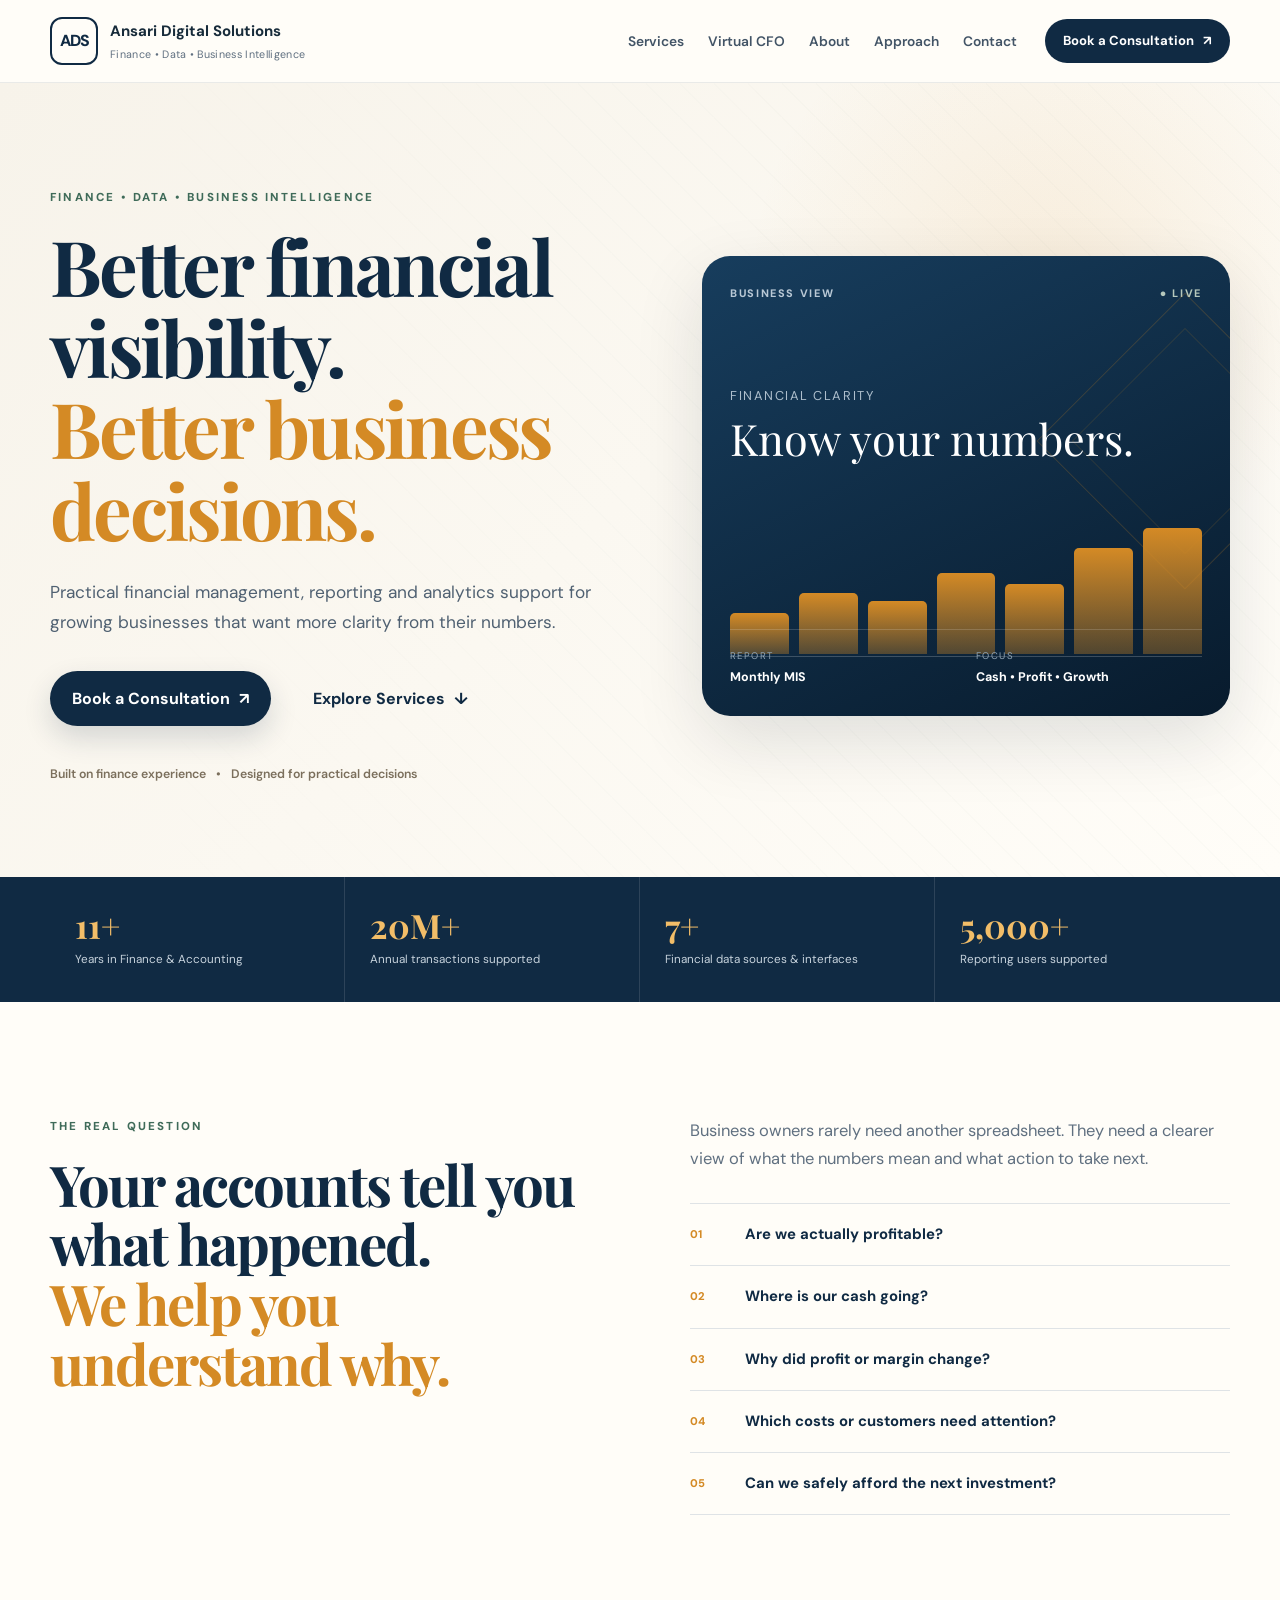
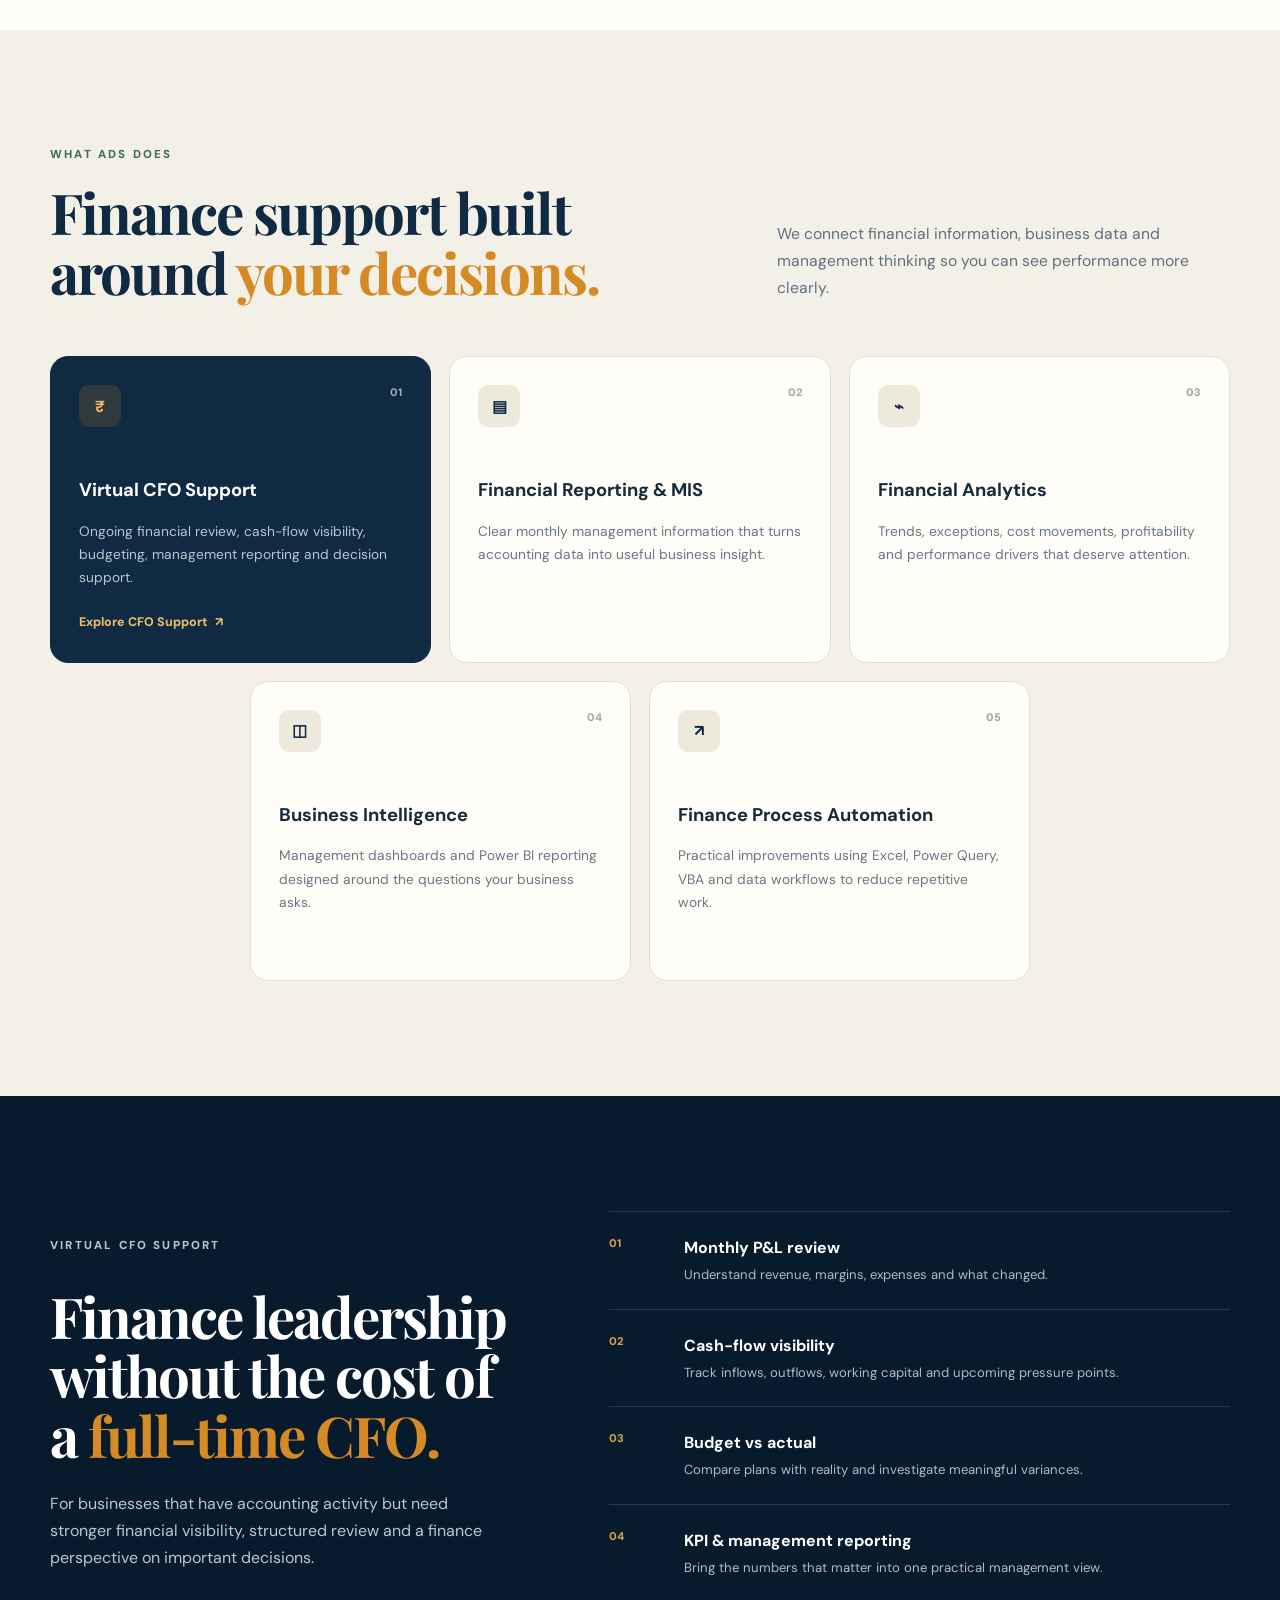
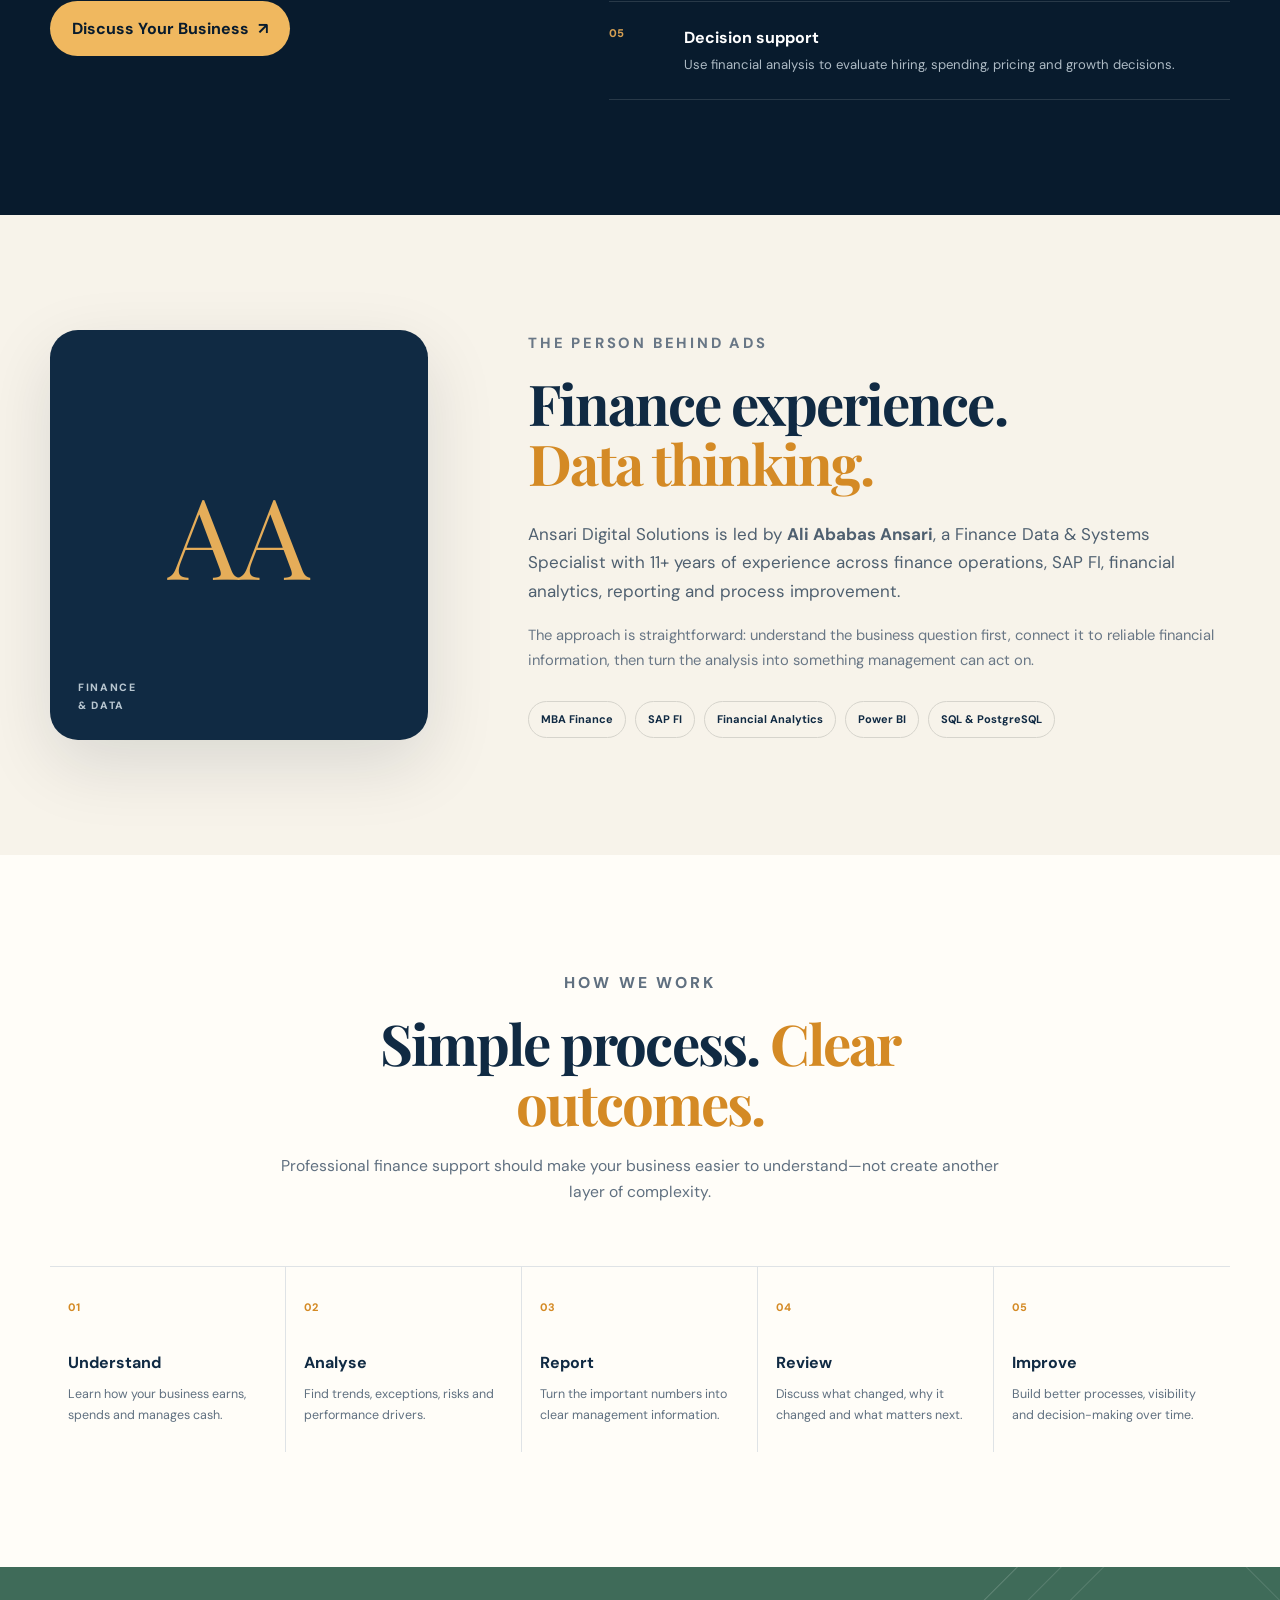
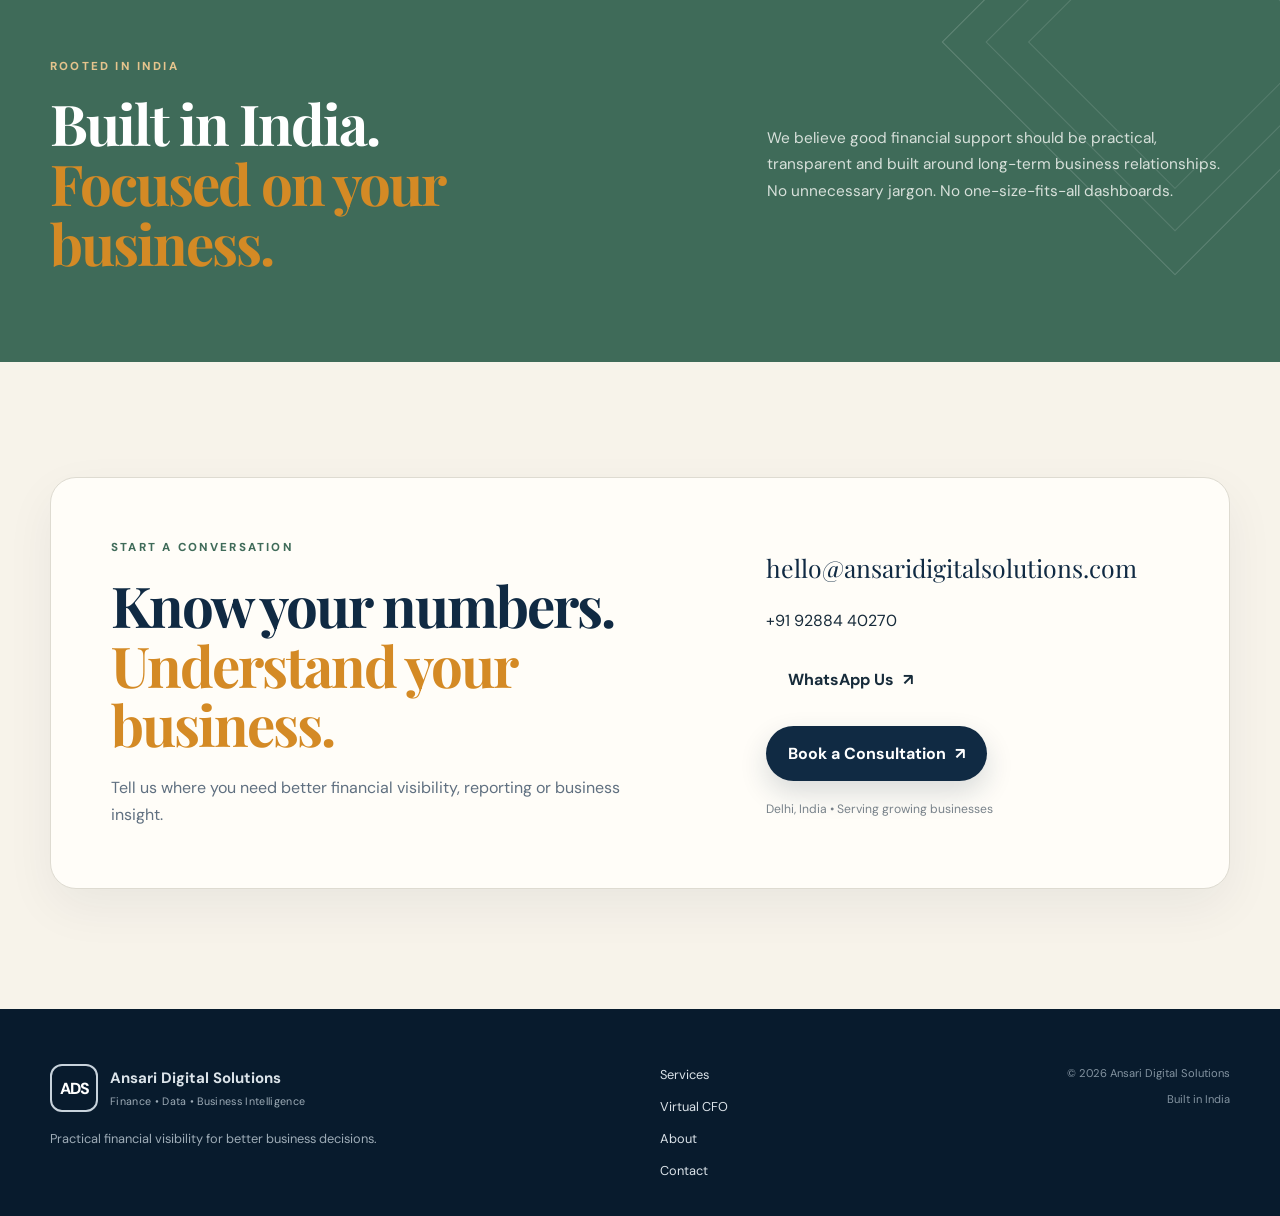
==== index.html @ e4cc28fd "Improve homepage structured data and HTML source" ====
<!DOCTYPE html>
<html lang="en">
<head>
    <meta charset="UTF-8">
    <meta name="viewport" content="width=device-width, initial-scale=1.0">
    <meta name="theme-color" content="#102a43">
    <title>Ansari Digital Solutions | Finance, Data & Business Intelligence</title>
    <meta name="description" content="Ansari Digital Solutions provides practical Virtual CFO support, financial reporting, analytics and business intelligence for growing businesses.">
    <link rel="canonical" href="https://www.ansaridigitalsolutions.com/">
    <link rel="icon" href="/favicon.svg" type="image/svg+xml">
    <meta property="og:type" content="website">
    <meta property="og:url" content="https://www.ansaridigitalsolutions.com/">
    <meta property="og:title" content="Ansari Digital Solutions | Finance, Data & Business Intelligence">
    <meta property="og:description" content="Practical Virtual CFO support, financial reporting, analytics and business intelligence for growing businesses.">
    <meta property="og:site_name" content="Ansari Digital Solutions">
    <meta name="twitter:card" content="summary">
    <meta name="twitter:title" content="Ansari Digital Solutions | Finance, Data & Business Intelligence">
    <meta name="twitter:description" content="Practical Virtual CFO support, financial reporting, analytics and business intelligence for growing businesses.">
    <script async src="https://www.googletagmanager.com/gtag/js?id=G-NCTJ4J617J"></script>
    <script>
        window.dataLayer = window.dataLayer || [];
        function gtag(){dataLayer.push(arguments);}
        gtag('js', new Date());
        gtag('config', 'G-NCTJ4J617J');
    </script>
    <link rel="preconnect" href="https://fonts.googleapis.com">
    <link rel="preconnect" href="https://fonts.gstatic.com" crossorigin>
    <link href="https://fonts.googleapis.com/css2?family=DM+Sans:wght@400;500;600;700&family=Playfair+Display:wght@600;700&display=swap" rel="stylesheet">
    <link rel="stylesheet" href="style.css">
    <script type="application/ld+json">
    {
      "@context": "https://schema.org",
      "@type": "Organization",
      "name": "Ansari Digital Solutions",
      "url": "https://www.ansaridigitalsolutions.com/",
      "email": "hello@ansaridigitalsolutions.com",
      "telephone": "+91 92884 40270",
      "description": "Finance, data and business intelligence support for growing businesses.",
      "areaServed": {
        "@type": "Country",
        "name": "India"
      },
      "logo": "https://www.ansaridigitalsolutions.com/favicon.svg",
      "founder": {
        "@type": "Person",
        "name": "Ali Ababas Ansari"
      },
      "contactPoint": {
        "@type": "ContactPoint",
        "contactType": "customer service",
        "telephone": "+91 92884 40270",
        "email": "hello@ansaridigitalsolutions.com",
        "areaServed": "IN",
        "availableLanguage": ["English", "Hindi"]
      }
    }
    </script>

</head>
<body>
    <header class="site-header">
        <nav class="navbar container" aria-label="Primary navigation">
            <a class="brand" href="#home" aria-label="Ansari Digital Solutions home">
                <span class="brand-mark">ADS</span>
                <span class="brand-copy">
                    <strong>Ansari Digital Solutions</strong>
                    <small>Finance • Data • Business Intelligence</small>
                </span>
            </a>

            <button class="menu-toggle" type="button" aria-expanded="false" aria-controls="primary-menu" aria-label="Open navigation">
                <span></span><span></span><span></span>
            </button>

            <div class="nav-wrap" id="primary-menu">
                <ul class="nav-links">
                    <li><a href="#services">Services</a></li>
                    <li><a href="#virtual-cfo">Virtual CFO</a></li>
                    <li><a href="#about">About</a></li>
                    <li><a href="#approach">Approach</a></li>
                    <li><a href="#contact">Contact</a></li>
                </ul>
                <a href="#contact" class="nav-button">Book a Consultation <span>↗</span></a>
            </div>
        </nav>
    </header>

    <main>
        <section class="hero" id="home">
            <div class="container hero-grid">
                <div class="hero-copy">
                    <p class="eyebrow">FINANCE • DATA • BUSINESS INTELLIGENCE</p>
                    <h1>Better financial visibility.<br><em>Better business decisions.</em></h1>
                    <p class="hero-lead">Practical financial management, reporting and analytics support for growing businesses that want more clarity from their numbers.</p>
                    <div class="hero-actions">
                        <a class="button button-primary" href="#contact">Book a Consultation <span>↗</span></a>
                        <a class="button button-text" href="#services">Explore Services <span>↓</span></a>
                    </div>
                    <div class="trust-line">
                        <span>Built on finance experience</span>
                        <span>•</span>
                        <span>Designed for practical decisions</span>
                    </div>
                </div>

                <div class="hero-panel" aria-label="Financial visibility illustration">
                    <div class="panel-top">
                        <span>BUSINESS VIEW</span>
                        <span class="status-dot">● LIVE</span>
                    </div>
                    <div class="panel-main">
                        <p class="panel-label">Financial clarity</p>
                        <div class="panel-value">Know your numbers.</div>
                        <div class="chart" aria-hidden="true">
                            <span style="height:28%"></span>
                            <span style="height:42%"></span>
                            <span style="height:36%"></span>
                            <span style="height:55%"></span>
                            <span style="height:48%"></span>
                            <span style="height:72%"></span>
                            <span style="height:86%"></span>
                        </div>
                    </div>
                    <div class="panel-bottom">
                        <div><small>REPORT</small><strong>Monthly MIS</strong></div>
                        <div><small>FOCUS</small><strong>Cash • Profit • Growth</strong></div>
                    </div>
                    <div class="indian-detail" aria-hidden="true"></div>
                </div>
            </div>
        </section>

        <section class="numbers-strip" aria-label="Experience highlights">
            <div class="container numbers-grid">
                <div><strong>11+</strong><span>Years in Finance & Accounting</span></div>
                <div><strong>20M+</strong><span>Annual transactions supported</span></div>
                <div><strong>7+</strong><span>Financial data sources & interfaces</span></div>
                <div><strong>5,000+</strong><span>Reporting users supported</span></div>
            </div>
        </section>

        <section class="section problem-section">
            <div class="container two-column">
                <div>
                    <p class="eyebrow">THE REAL QUESTION</p>
                    <h2>Your accounts tell you what happened.<br><em>We help you understand why.</em></h2>
                </div>
                <div class="problem-copy">
                    <p>Business owners rarely need another spreadsheet. They need a clearer view of what the numbers mean and what action to take next.</p>
                    <div class="question-list">
                        <div><span>01</span><strong>Are we actually profitable?</strong></div>
                        <div><span>02</span><strong>Where is our cash going?</strong></div>
                        <div><span>03</span><strong>Why did profit or margin change?</strong></div>
                        <div><span>04</span><strong>Which costs or customers need attention?</strong></div>
                        <div><span>05</span><strong>Can we safely afford the next investment?</strong></div>
                    </div>
                </div>
            </div>
        </section>

        <section class="section services-section" id="services">
            <div class="container">
                <div class="section-heading">
                    <div>
                        <p class="eyebrow">WHAT ADS DOES</p>
                        <h2>Finance support built around <em>your decisions.</em></h2>
                    </div>
                    <p>We connect financial information, business data and management thinking so you can see performance more clearly.</p>
                </div>

                <div class="services-grid">
                    <article class="service-card featured">
                        <span class="service-number">01</span>
                        <div class="service-icon">₹</div>
                        <h3>Virtual CFO Support</h3>
                        <p>Ongoing financial review, cash-flow visibility, budgeting, management reporting and decision support.</p>
                        <a href="#virtual-cfo">Explore CFO Support <span>↗</span></a>
                    </article>
                    <article class="service-card">
                        <span class="service-number">02</span>
                        <div class="service-icon">▤</div>
                        <h3>Financial Reporting & MIS</h3>
                        <p>Clear monthly management information that turns accounting data into useful business insight.</p>
                    </article>
                    <article class="service-card">
                        <span class="service-number">03</span>
                        <div class="service-icon">⌁</div>
                        <h3>Financial Analytics</h3>
                        <p>Trends, exceptions, cost movements, profitability and performance drivers that deserve attention.</p>
                    </article>
                    <article class="service-card">
                        <span class="service-number">04</span>
                        <div class="service-icon">◫</div>
                        <h3>Business Intelligence</h3>
                        <p>Management dashboards and Power BI reporting designed around the questions your business asks.</p>
                    </article>
                    <article class="service-card">
                        <span class="service-number">05</span>
                        <div class="service-icon">↗</div>
                        <h3>Finance Process Automation</h3>
                        <p>Practical improvements using Excel, Power Query, VBA and data workflows to reduce repetitive work.</p>
                    </article>
                </div>
            </div>
        </section>

        <section class="section cfo-section" id="virtual-cfo">
            <div class="container cfo-grid">
                <div class="cfo-intro">
                    <p class="eyebrow">VIRTUAL CFO SUPPORT</p>
                    <h2>Finance leadership without the cost of a <em>full-time CFO.</em></h2>
                    <p>For businesses that have accounting activity but need stronger financial visibility, structured review and a finance perspective on important decisions.</p>
                    <a class="button button-primary" href="#contact">Discuss Your Business <span>↗</span></a>
                </div>
                <div class="cfo-list">
                    <div><span>01</span><div><h3>Monthly P&L review</h3><p>Understand revenue, margins, expenses and what changed.</p></div></div>
                    <div><span>02</span><div><h3>Cash-flow visibility</h3><p>Track inflows, outflows, working capital and upcoming pressure points.</p></div></div>
                    <div><span>03</span><div><h3>Budget vs actual</h3><p>Compare plans with reality and investigate meaningful variances.</p></div></div>
                    <div><span>04</span><div><h3>KPI & management reporting</h3><p>Bring the numbers that matter into one practical management view.</p></div></div>
                    <div><span>05</span><div><h3>Decision support</h3><p>Use financial analysis to evaluate hiring, spending, pricing and growth decisions.</p></div></div>
                </div>
            </div>
        </section>

        <section class="section about-section" id="about">
            <div class="container about-grid">
                <div class="about-portrait">
                    <div class="portrait-mark">AA</div>
                    <span>FINANCE<br>& DATA</span>
                </div>
                <div class="about-copy">
                    <p class="eyebrow">THE PERSON BEHIND ADS</p>
                    <h2>Finance experience.<br><em>Data thinking.</em></h2>
                    <p class="lead">Ansari Digital Solutions is led by <strong>Ali Ababas Ansari</strong>, a Finance Data & Systems Specialist with 11+ years of experience across finance operations, SAP FI, financial analytics, reporting and process improvement.</p>
                    <p>The approach is straightforward: understand the business question first, connect it to reliable financial information, then turn the analysis into something management can act on.</p>
                    <div class="credentials">
                        <span>MBA Finance</span>
                        <span>SAP FI</span>
                        <span>Financial Analytics</span>
                        <span>Power BI</span>
                        <span>SQL & PostgreSQL</span>
                    </div>
                </div>
            </div>
        </section>

        <section class="section approach-section" id="approach">
            <div class="container">
                <div class="section-heading centered">
                    <p class="eyebrow">HOW WE WORK</p>
                    <h2>Simple process. <em>Clear outcomes.</em></h2>
                    <p>Professional finance support should make your business easier to understand—not create another layer of complexity.</p>
                </div>
                <div class="approach-grid">
                    <div><span>01</span><h3>Understand</h3><p>Learn how your business earns, spends and manages cash.</p></div>
                    <div><span>02</span><h3>Analyse</h3><p>Find trends, exceptions, risks and performance drivers.</p></div>
                    <div><span>03</span><h3>Report</h3><p>Turn the important numbers into clear management information.</p></div>
                    <div><span>04</span><h3>Review</h3><p>Discuss what changed, why it changed and what matters next.</p></div>
                    <div><span>05</span><h3>Improve</h3><p>Build better processes, visibility and decision-making over time.</p></div>
                </div>
            </div>
        </section>

        <section class="india-section">
            <div class="container india-inner">
                <div>
                    <p class="eyebrow">ROOTED IN INDIA</p>
                    <h2>Built in India.<br><em>Focused on your business.</em></h2>
                </div>
                <p>We believe good financial support should be practical, transparent and built around long-term business relationships. No unnecessary jargon. No one-size-fits-all dashboards.</p>
            </div>
            <div class="pattern" aria-hidden="true"></div>
        </section>

        <section class="section contact-section" id="contact">
            <div class="container contact-card">
                <div>
                    <p class="eyebrow">START A CONVERSATION</p>
                    <h2>Know your numbers.<br><em>Understand your business.</em></h2>
                    <p>Tell us where you need better financial visibility, reporting or business insight.</p>
                </div>
                <div class="contact-details">
                    <a class="contact-email" href="mailto:hello@ansaridigitalsolutions.com">hello@ansaridigitalsolutions.com</a>
                    <a class="contact-phone" href="tel:+919288440270">+91 92884 40270</a>
                    <a class="button whatsapp-button" href="https://wa.me/919288440270?text=Hello%20Ansari%20Digital%20Solutions%2C%20I%20would%20like%20to%20discuss%20your%20finance%20and%20business%20intelligence%20services." target="_blank" rel="noopener noreferrer">WhatsApp Us <span>↗</span></a>
                    <a class="button button-primary" href="mailto:hello@ansaridigitalsolutions.com?subject=Business%20Finance%20Consultation">Book a Consultation <span>↗</span></a>
                    <p>Delhi, India • Serving growing businesses</p>
                </div>
            </div>
        </section>
    </main>

    <footer class="site-footer">
        <div class="container footer-grid">
            <div>
                <a class="brand footer-brand" href="#home">
                    <span class="brand-mark">ADS</span>
                    <span class="brand-copy"><strong>Ansari Digital Solutions</strong><small>Finance • Data • Business Intelligence</small></span>
                </a>
                <p>Practical financial visibility for better business decisions.</p>
            </div>
            <div class="footer-links">
                <a href="#services">Services</a>
                <a href="#virtual-cfo">Virtual CFO</a>
                <a href="#about">About</a>
                <a href="#contact">Contact</a>
            </div>
            <div class="footer-note">
                <span>© 2026 Ansari Digital Solutions</span>
                <span>Built in India</span>
            </div>
        </div>
    </footer>

    <script src="script.js"></script>
</body>
</html>
---- style.css ----
:root {
    --navy: #102a43;
    --navy-deep: #081b2d;
    --ink: #172b3a;
    --muted: #607080;
    --cream: #f7f3ea;
    --paper: #fffdf8;
    --line: #dfe3e6;
    --saffron: #d48a25;
    --green: #3f6b59;
    --white: #ffffff;
    --shadow: 0 24px 70px rgba(8, 27, 45, 0.12);
    --radius: 18px;
    --max: 1180px;
}

* { margin: 0; padding: 0; box-sizing: border-box; }
html { scroll-behavior: smooth; }
body {
    font-family: "DM Sans", Arial, sans-serif;
    color: var(--ink);
    background: var(--paper);
    line-height: 1.7;
}
body.menu-open { overflow: hidden; }
a { color: inherit; text-decoration: none; }
button { font: inherit; }
.container { width: min(var(--max), calc(100% - 48px)); margin-inline: auto; }

.site-header {
    position: sticky;
    top: 0;
    z-index: 1000;
    background: rgba(255, 253, 248, 0.94);
    backdrop-filter: blur(16px);
    border-bottom: 1px solid rgba(16, 42, 67, 0.09);
}
.navbar {
    min-height: 82px;
    display: flex;
    align-items: center;
    justify-content: space-between;
    gap: 28px;
}
.brand { display: inline-flex; align-items: center; gap: 12px; min-width: 0; }
.brand-mark {
    display: grid;
    place-items: center;
    width: 48px;
    height: 48px;
    border: 2px solid var(--navy);
    border-radius: 12px;
    color: var(--navy);
    font-weight: 800;
    letter-spacing: -1px;
}
.brand-copy { display: flex; flex-direction: column; min-width: 0; }
.brand-copy strong { font-size: .94rem; white-space: nowrap; }
.brand-copy small { color: var(--muted); font-size: .67rem; letter-spacing: .03em; white-space: nowrap; }

.nav-wrap { display: flex; align-items: center; gap: 28px; }
.nav-links { display: flex; list-style: none; gap: 24px; }
.nav-links a { color: #425466; font-size: .86rem; font-weight: 600; transition: color .2s ease; }
.nav-links a:hover { color: var(--navy); }
.nav-button, .button {
    display: inline-flex;
    align-items: center;
    justify-content: center;
    gap: 9px;
    border-radius: 999px;
    font-weight: 700;
    transition: transform .2s ease, box-shadow .2s ease, background .2s ease;
}
.nav-button { padding: 11px 18px; background: var(--navy); color: var(--white); font-size: .82rem; }
.nav-button:hover, .button:hover { transform: translateY(-2px); }
.menu-toggle { display: none; border: 0; background: transparent; cursor: pointer; }
.menu-toggle span { display: block; width: 25px; height: 2px; margin: 5px; background: var(--navy); }

.hero {
    position: relative;
    overflow: hidden;
    padding: 105px 0 92px;
    background:
        radial-gradient(circle at 82% 25%, rgba(212, 138, 37, .11), transparent 25%),
        linear-gradient(135deg, var(--cream), var(--paper));
}
.hero::before {
    content: "";
    position: absolute;
    inset: 0;
    opacity: .28;
    background-image: linear-gradient(45deg, transparent 48%, rgba(63,107,89,.12) 49%, transparent 51%);
    background-size: 34px 34px;
    mask-image: linear-gradient(to right, transparent, black 65%);
}
.hero-grid { position: relative; display: grid; grid-template-columns: 1.04fr .96fr; align-items: center; gap: 80px; }
.eyebrow {
    margin-bottom: 17px;
    color: var(--green);
    font-size: .72rem;
    font-weight: 800;
    letter-spacing: .19em;
}
.hero h1, h2 {
    font-family: "Playfair Display", Georgia, serif;
    font-weight: 700;
    letter-spacing: -.035em;
    line-height: 1.06;
}
.hero h1 { max-width: 760px; font-size: clamp(3.3rem, 6vw, 5.9rem); color: var(--navy); }
h2 { font-size: clamp(2.3rem, 4.4vw, 4.2rem); color: var(--navy); }
em { color: var(--saffron); font-style: normal; }
.hero-lead { max-width: 660px; margin: 28px 0 34px; color: #506172; font-size: 1.08rem; }
.hero-actions { display: flex; align-items: center; gap: 20px; flex-wrap: wrap; }
.button { padding: 14px 22px; }
.button-primary { background: var(--navy); color: var(--white); box-shadow: 0 12px 28px rgba(16,42,67,.16); }
.button-text { color: var(--navy); }
.trust-line { display: flex; flex-wrap: wrap; gap: 10px; margin-top: 38px; color: #7b6f5c; font-size: .77rem; font-weight: 600; }

.hero-panel {
    position: relative;
    min-height: 460px;
    padding: 28px;
    overflow: hidden;
    border-radius: 28px;
    color: var(--white);
    background: linear-gradient(155deg, #173d5d, #081b2d);
    box-shadow: var(--shadow);
}
.panel-top { display: flex; justify-content: space-between; color: #b9c8d5; font-size: .68rem; font-weight: 800; letter-spacing: .15em; }
.status-dot { color: #b6c8bc; }
.panel-main { position: relative; z-index: 2; padding-top: 82px; }
.panel-label { color: #aebfcd; font-size: .8rem; text-transform: uppercase; letter-spacing: .12em; }
.panel-value { margin-top: 8px; font-family: "Playfair Display", Georgia, serif; font-size: 2.7rem; line-height: 1.1; }
.chart { display: flex; align-items: end; gap: 10px; height: 150px; margin-top: 45px; padding-bottom: 2px; border-bottom: 1px solid rgba(255,255,255,.2); }
.chart span { flex: 1; border-radius: 5px 5px 0 0; background: linear-gradient(to top, rgba(212,138,37,.35), #d48a25); }
.panel-bottom { position: absolute; z-index: 2; right: 28px; bottom: 28px; left: 28px; display: grid; grid-template-columns: 1fr 1fr; gap: 20px; padding-top: 18px; border-top: 1px solid rgba(255,255,255,.16); }
.panel-bottom div { display: flex; flex-direction: column; }
.panel-bottom small { color: #91a6b7; font-size: .6rem; letter-spacing: .15em; }
.panel-bottom strong { margin-top: 3px; font-size: .78rem; }
.indian-detail { position: absolute; width: 210px; height: 210px; right: -60px; top: 80px; border: 1px solid rgba(212,138,37,.3); transform: rotate(45deg); opacity: .7; }
.indian-detail::after { content: ""; position: absolute; inset: 24px; border: 1px solid rgba(212,138,37,.2); }

.numbers-strip { background: var(--navy); color: var(--white); }
.numbers-grid { display: grid; grid-template-columns: repeat(4, 1fr); }
.numbers-grid div { min-height: 125px; display: flex; flex-direction: column; justify-content: center; padding: 20px 25px; border-right: 1px solid rgba(255,255,255,.12); }
.numbers-grid div:last-child { border-right: 0; }
.numbers-grid strong { font-family: "Playfair Display", Georgia, serif; font-size: 2.1rem; color: #f2bd68; line-height: 1; }
.numbers-grid span { margin-top: 7px; color: #c6d2dc; font-size: .73rem; }

.section { padding: 115px 0; }
.two-column { display: grid; grid-template-columns: 1fr 1fr; gap: 100px; }
.problem-section { background: var(--paper); }
.problem-copy > p { max-width: 550px; margin-bottom: 30px; color: var(--muted); font-size: 1.03rem; }
.question-list { border-top: 1px solid var(--line); }
.question-list div { display: grid; grid-template-columns: 55px 1fr; align-items: center; padding: 18px 0; border-bottom: 1px solid var(--line); }
.question-list span { color: var(--saffron); font-size: .7rem; font-weight: 800; }
.question-list strong { color: var(--navy); font-size: .93rem; }

.services-section { background: #f3f0e8; }
.section-heading { display: grid; grid-template-columns: 1fr .7fr; gap: 80px; align-items: end; margin-bottom: 55px; }
.section-heading > p { color: var(--muted); font-size: .98rem; }
.services-grid { display: grid; grid-template-columns: repeat(6, 1fr); gap: 18px; }
.service-card { grid-column: span 2; position: relative; min-height: 300px; padding: 28px; background: var(--paper); border: 1px solid #e2dfd6; border-radius: var(--radius); transition: transform .25s ease, box-shadow .25s ease; }
.service-card:nth-child(4) { grid-column: 2 / span 2; }
.service-card:hover { transform: translateY(-6px); box-shadow: 0 20px 45px rgba(16,42,67,.09); }
.service-card.featured { background: var(--navy); color: var(--white); border-color: var(--navy); }
.service-number { position: absolute; top: 26px; right: 28px; color: #9ba5ab; font-size: .68rem; font-weight: 800; }
.featured .service-number { color: #9eafbc; }
.service-icon { width: 42px; height: 42px; display: grid; place-items: center; margin-bottom: 48px; border-radius: 10px; background: #eee9dd; color: var(--navy); font-weight: 800; }
.featured .service-icon { background: rgba(212,138,37,.16); color: #efbb69; }
.service-card h3 { margin-bottom: 13px; color: inherit; font-size: 1.15rem; }
.service-card p { color: #687786; font-size: .86rem; }
.featured p { color: #b9c7d2; }
.service-card a { display: inline-flex; gap: 7px; margin-top: 22px; color: #efbb69; font-size: .78rem; font-weight: 800; }

.cfo-section { background: var(--navy-deep); color: var(--white); }
.cfo-grid { display: grid; grid-template-columns: .85fr 1.15fr; gap: 100px; }
.cfo-intro h2 { color: var(--white); }
.cfo-intro > p { max-width: 510px; margin: 25px 0 30px; color: #bac7d1; }
.cfo-intro .button-primary { background: #f0b85f; color: var(--navy-deep); box-shadow: none; }
.cfo-list > div { display: grid; grid-template-columns: 55px 1fr; gap: 20px; padding: 22px 0; border-bottom: 1px solid rgba(255,255,255,.13); }
.cfo-list > div:first-child { border-top: 1px solid rgba(255,255,255,.13); }
.cfo-list > div > span { color: #d7a052; font-size: .7rem; font-weight: 800; }
.cfo-list h3 { font-size: 1rem; }
.cfo-list p { margin-top: 3px; color: #aebbc5; font-size: .82rem; }

.about-section { background: var(--cream); }
.about-grid { display: grid; grid-template-columns: .7fr 1.3fr; gap: 100px; align-items: center; }
.about-portrait { position: relative; min-height: 410px; display: grid; place-items: center; overflow: hidden; border-radius: 28px; background: var(--navy); box-shadow: var(--shadow); }
.portrait-mark { font-family: "Playfair Display", Georgia, serif; font-size: 7rem; color: #e5ad59; }
.about-portrait > span { position: absolute; left: 28px; bottom: 25px; color: #b8c6d0; font-size: .66rem; font-weight: 800; letter-spacing: .16em; }
.about-copy .lead { margin: 27px 0 17px; color: #4f6070; font-size: 1.06rem; }
.about-copy > p:not(.lead) { max-width: 720px; color: #697786; font-size: .92rem; }
.credentials { display: flex; flex-wrap: wrap; gap: 9px; margin-top: 28px; }
.credentials span { padding: 8px 12px; border: 1px solid #d6d4cc; border-radius: 999px; color: var(--navy); font-size: .69rem; font-weight: 700; }

.approach-section { background: var(--paper); }
.centered { display: block; max-width: 720px; margin-inline: auto; text-align: center; }
.centered > p:last-child { margin: 20px auto 0; color: var(--muted); }
.approach-grid { display: grid; grid-template-columns: repeat(5, 1fr); margin-top: 60px; border-top: 1px solid var(--line); }
.approach-grid div { padding: 25px 18px; border-right: 1px solid var(--line); }
.approach-grid div:last-child { border-right: 0; }
.approach-grid span { color: var(--saffron); font-size: .68rem; font-weight: 800; }
.approach-grid h3 { margin: 30px 0 8px; color: var(--navy); font-size: 1rem; }
.approach-grid p { color: var(--muted); font-size: .78rem; }

.india-section { position: relative; overflow: hidden; padding: 90px 0; color: var(--white); background: var(--green); }
.india-inner { position: relative; z-index: 2; display: grid; grid-template-columns: 1fr .75fr; gap: 100px; align-items: center; }
.india-section h2 { color: var(--white); }
.india-section .eyebrow { color: #e5c48d; }
.india-inner > p { color: #d7e0da; font-size: .96rem; }
.pattern { position: absolute; right: -60px; top: -90px; width: 330px; height: 330px; border: 1px solid rgba(255,255,255,.18); transform: rotate(45deg); }
.pattern::before, .pattern::after { content: ""; position: absolute; inset: 30px; border: 1px solid rgba(255,255,255,.13); }
.pattern::after { inset: 60px; }

.contact-section { padding-bottom: 120px; background: var(--cream); }
.contact-card { display: grid; grid-template-columns: 1fr .7fr; gap: 80px; padding: 60px; border: 1px solid #dedbd1; border-radius: 26px; background: var(--paper); box-shadow: 0 18px 50px rgba(16,42,67,.06); }
.contact-card > div:first-child > p:last-child { max-width: 560px; margin-top: 20px; color: var(--muted); }
.contact-details { display: flex; flex-direction: column; justify-content: center; align-items: flex-start; gap: 18px; }
.contact-email { color: var(--navy); font-family: "Playfair Display", Georgia, serif; font-size: 1.55rem; word-break: break-word; }
.contact-details > p { color: #78828a; font-size: .76rem; }

.site-footer { padding: 55px 0 35px; background: var(--navy-deep); color: #dbe3e9; }
.footer-grid { display: grid; grid-template-columns: 1.4fr .6fr .7fr; gap: 50px; }
.footer-brand .brand-mark { border-color: #c8d3dc; color: #fff; }
.footer-brand .brand-copy small { color: #9eacb7; }
.footer-grid > div:first-child > p { max-width: 330px; margin-top: 16px; color: #9eacb7; font-size: .8rem; }
.footer-links { display: grid; align-content: start; gap: 10px; font-size: .8rem; }
.footer-links a:hover { color: #f0b85f; }
.footer-note { display: grid; align-content: start; gap: 7px; color: #8393a0; font-size: .7rem; text-align: right; }

@media (max-width: 1000px) {
    .hero-grid, .two-column, .cfo-grid, .about-grid, .contact-card { grid-template-columns: 1fr; gap: 55px; }
    .hero-panel { max-width: 650px; width: 100%; margin-inline: auto; }
    .section-heading, .india-inner { grid-template-columns: 1fr; gap: 20px; }
    .services-grid { grid-template-columns: repeat(2, 1fr); }
    .service-card, .service-card:nth-child(4) { grid-column: auto; }
    .approach-grid { grid-template-columns: repeat(2, 1fr); }
    .approach-grid div:nth-child(2n) { border-right: 0; }
    .approach-grid div { border-bottom: 1px solid var(--line); }
    .footer-grid { grid-template-columns: 1fr 1fr; }
    .footer-note { text-align: left; }
}

@media (max-width: 760px) {
    .container { width: min(var(--max), calc(100% - 32px)); }
    .navbar { min-height: 72px; }
    .brand-copy small { display: none; }
    .menu-toggle { display: block; z-index: 1002; }
    .nav-wrap {
        position: fixed;
        inset: 72px 0 auto 0;
        display: none;
        padding: 24px 20px 30px;
        flex-direction: column;
        align-items: stretch;
        background: var(--paper);
        border-bottom: 1px solid var(--line);
        box-shadow: 0 20px 30px rgba(8,27,45,.08);
    }
    .nav-wrap.open { display: flex; }
    .nav-links { flex-direction: column; gap: 0; }
    .nav-links a { display: block; padding: 13px 4px; }
    .nav-button { text-align: center; }
    .hero { padding: 75px 0 65px; }
    .hero h1 { font-size: clamp(2.8rem, 14vw, 4.3rem); }
    .hero-panel { min-height: 390px; }
    .panel-main { padding-top: 60px; }
    .panel-value { font-size: 2.2rem; }
    .numbers-grid { grid-template-columns: 1fr 1fr; }
    .numbers-grid div { min-height: 105px; border-bottom: 1px solid rgba(255,255,255,.12); }
    .numbers-grid div:nth-child(2) { border-right: 0; }
    .section { padding: 80px 0; }
    .services-grid, .approach-grid, .footer-grid { grid-template-columns: 1fr; }
    .approach-grid div, .approach-grid div:nth-child(2n) { border-right: 0; }
    .about-portrait { min-height: 300px; }
    .contact-card { padding: 34px 25px; }
}

@media (max-width: 460px) {
    .brand-mark { width: 42px; height: 42px; }
    .brand-copy strong { font-size: .8rem; }
    .hero-actions { align-items: stretch; flex-direction: column; }
    .hero-actions .button { width: 100%; }
    .hero-panel { min-height: 350px; padding: 22px; }
    .panel-bottom { right: 22px; bottom: 22px; left: 22px; }
    .numbers-grid { grid-template-columns: 1fr; }
    .numbers-grid div { border-right: 0 !important; }
    .contact-email { font-size: 1.2rem; }
}
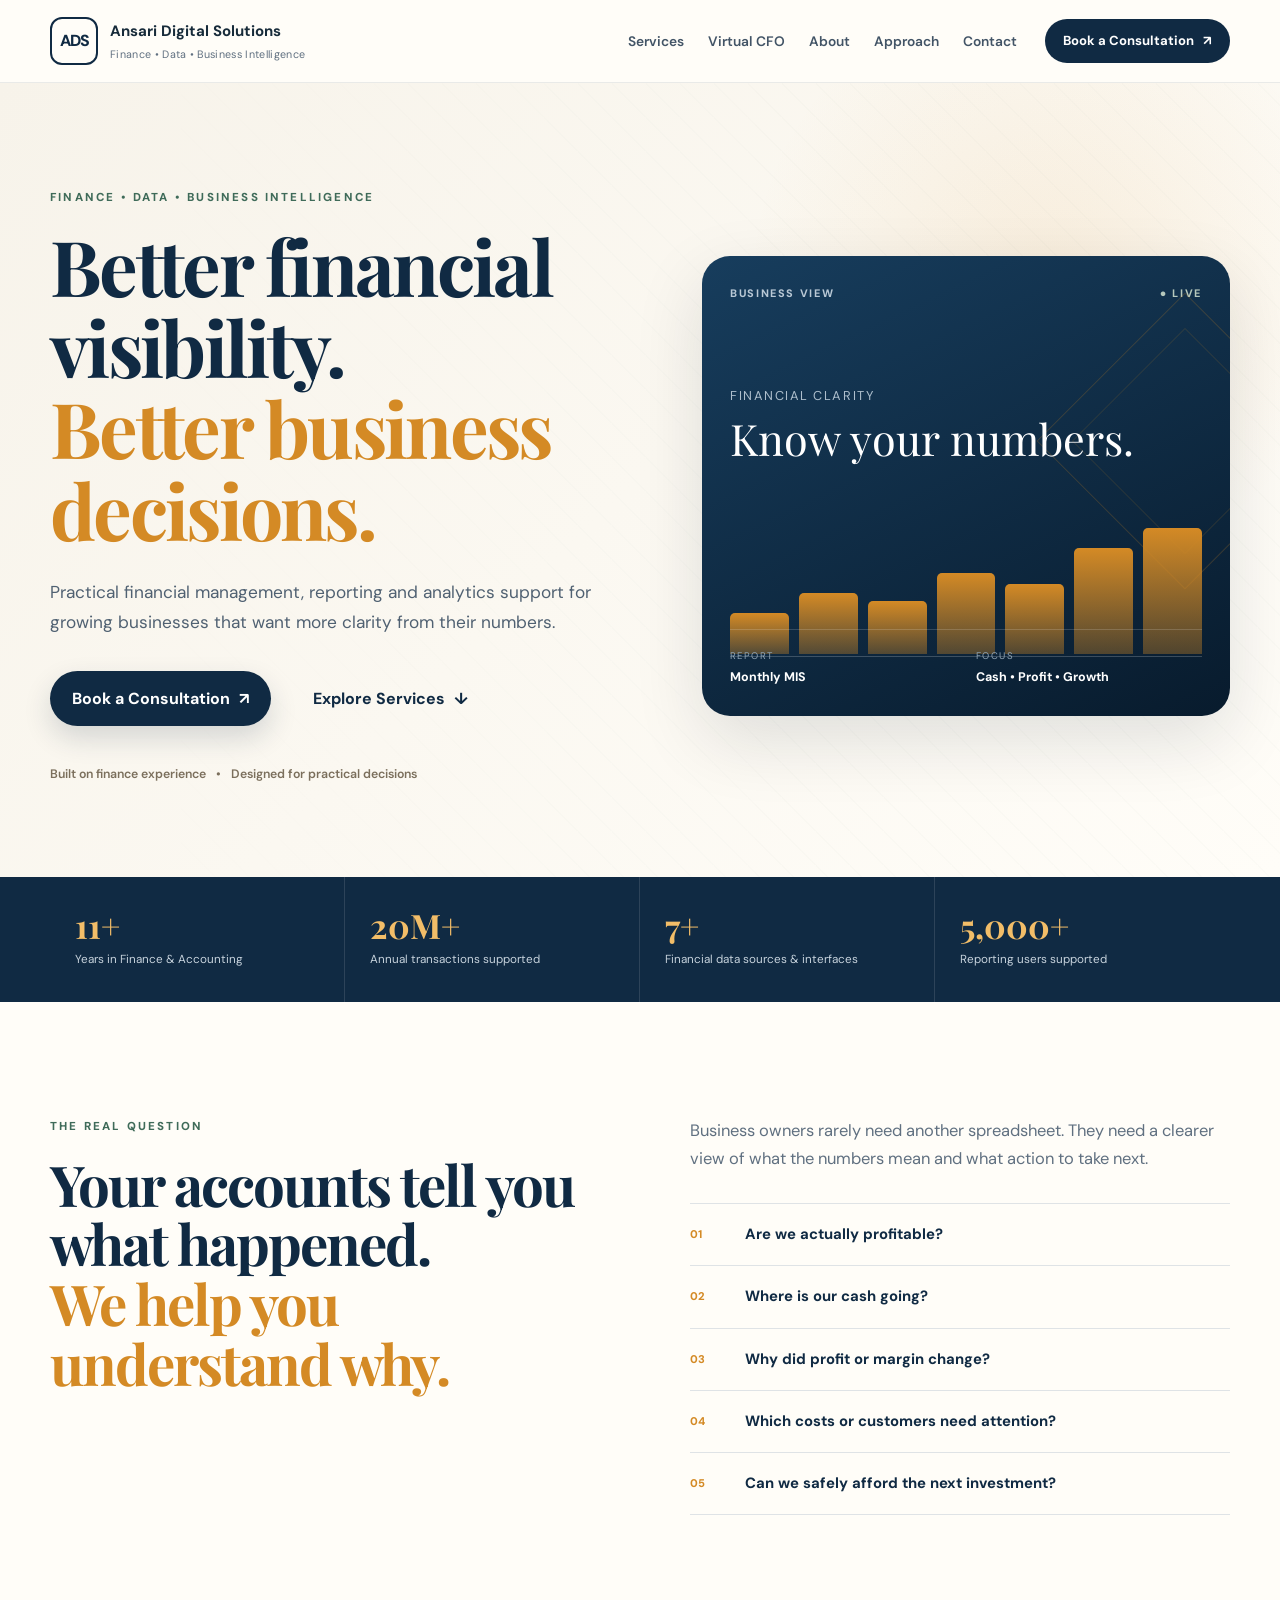
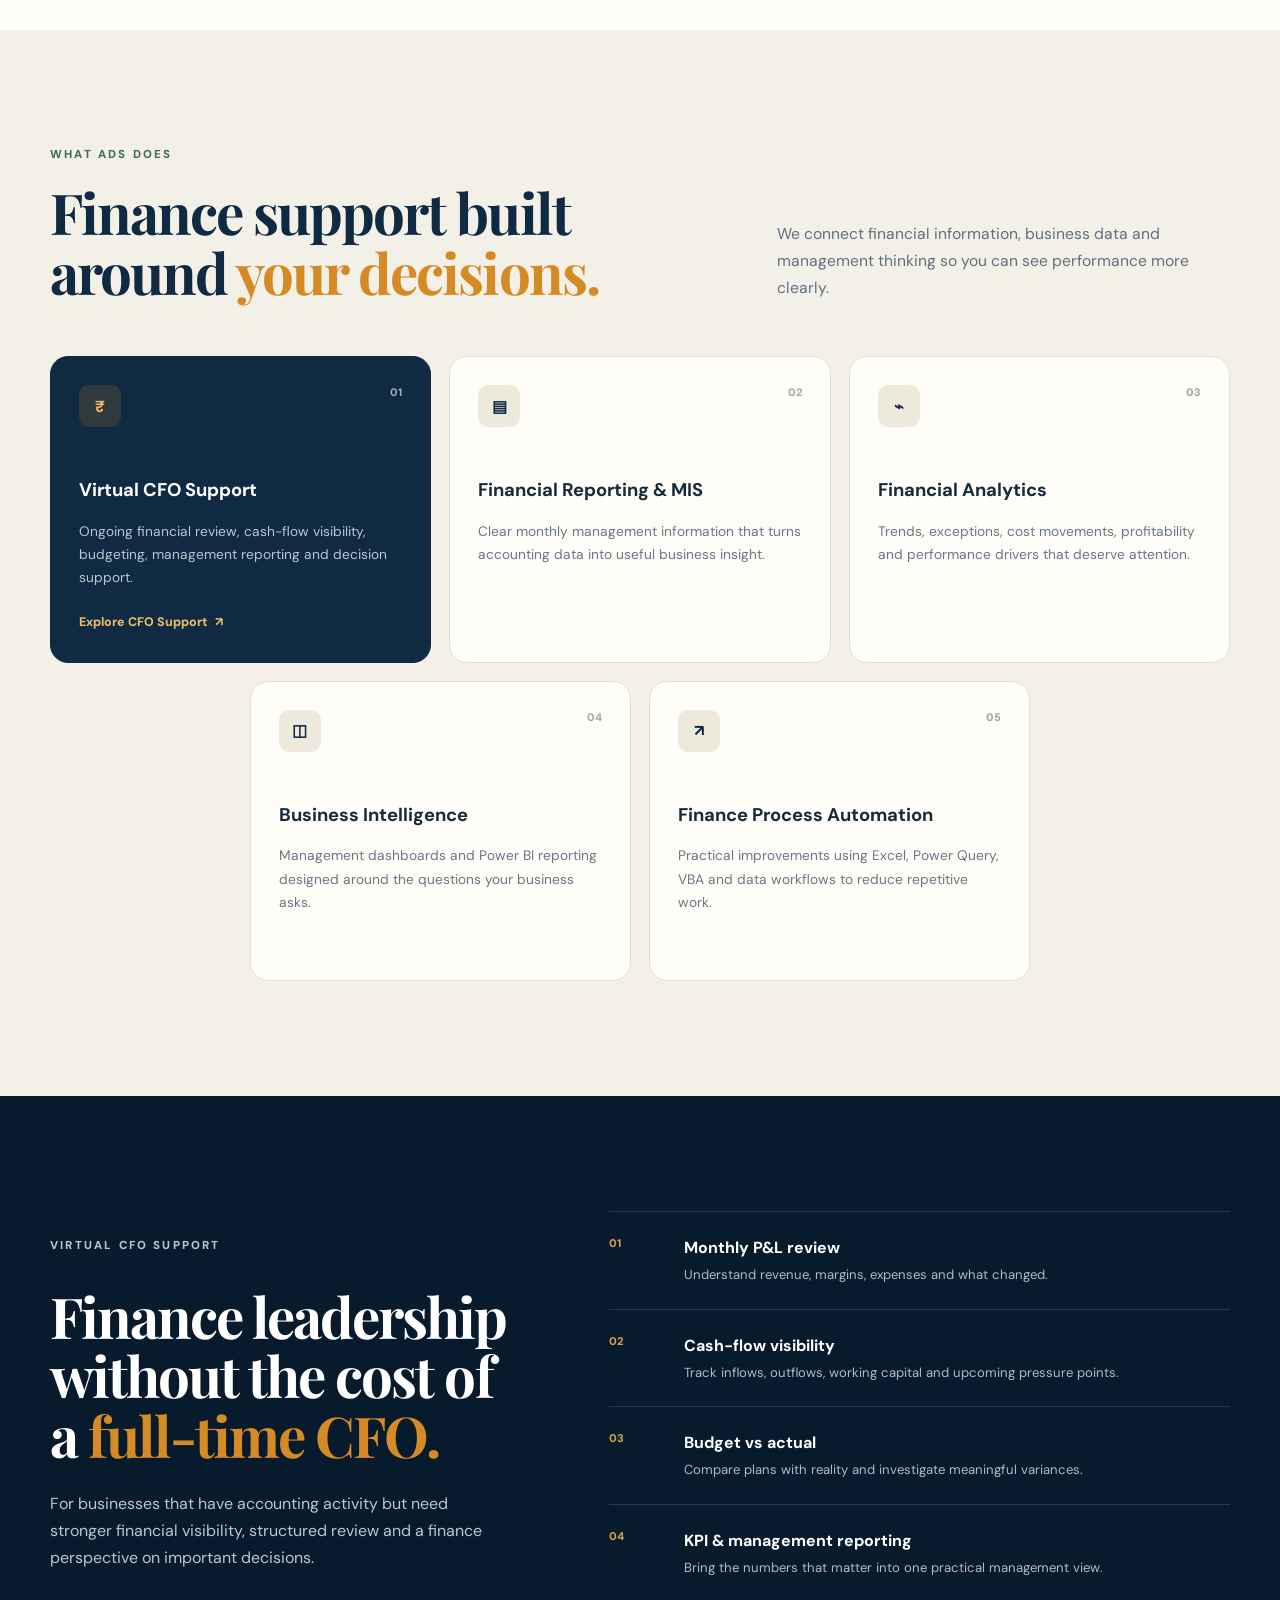
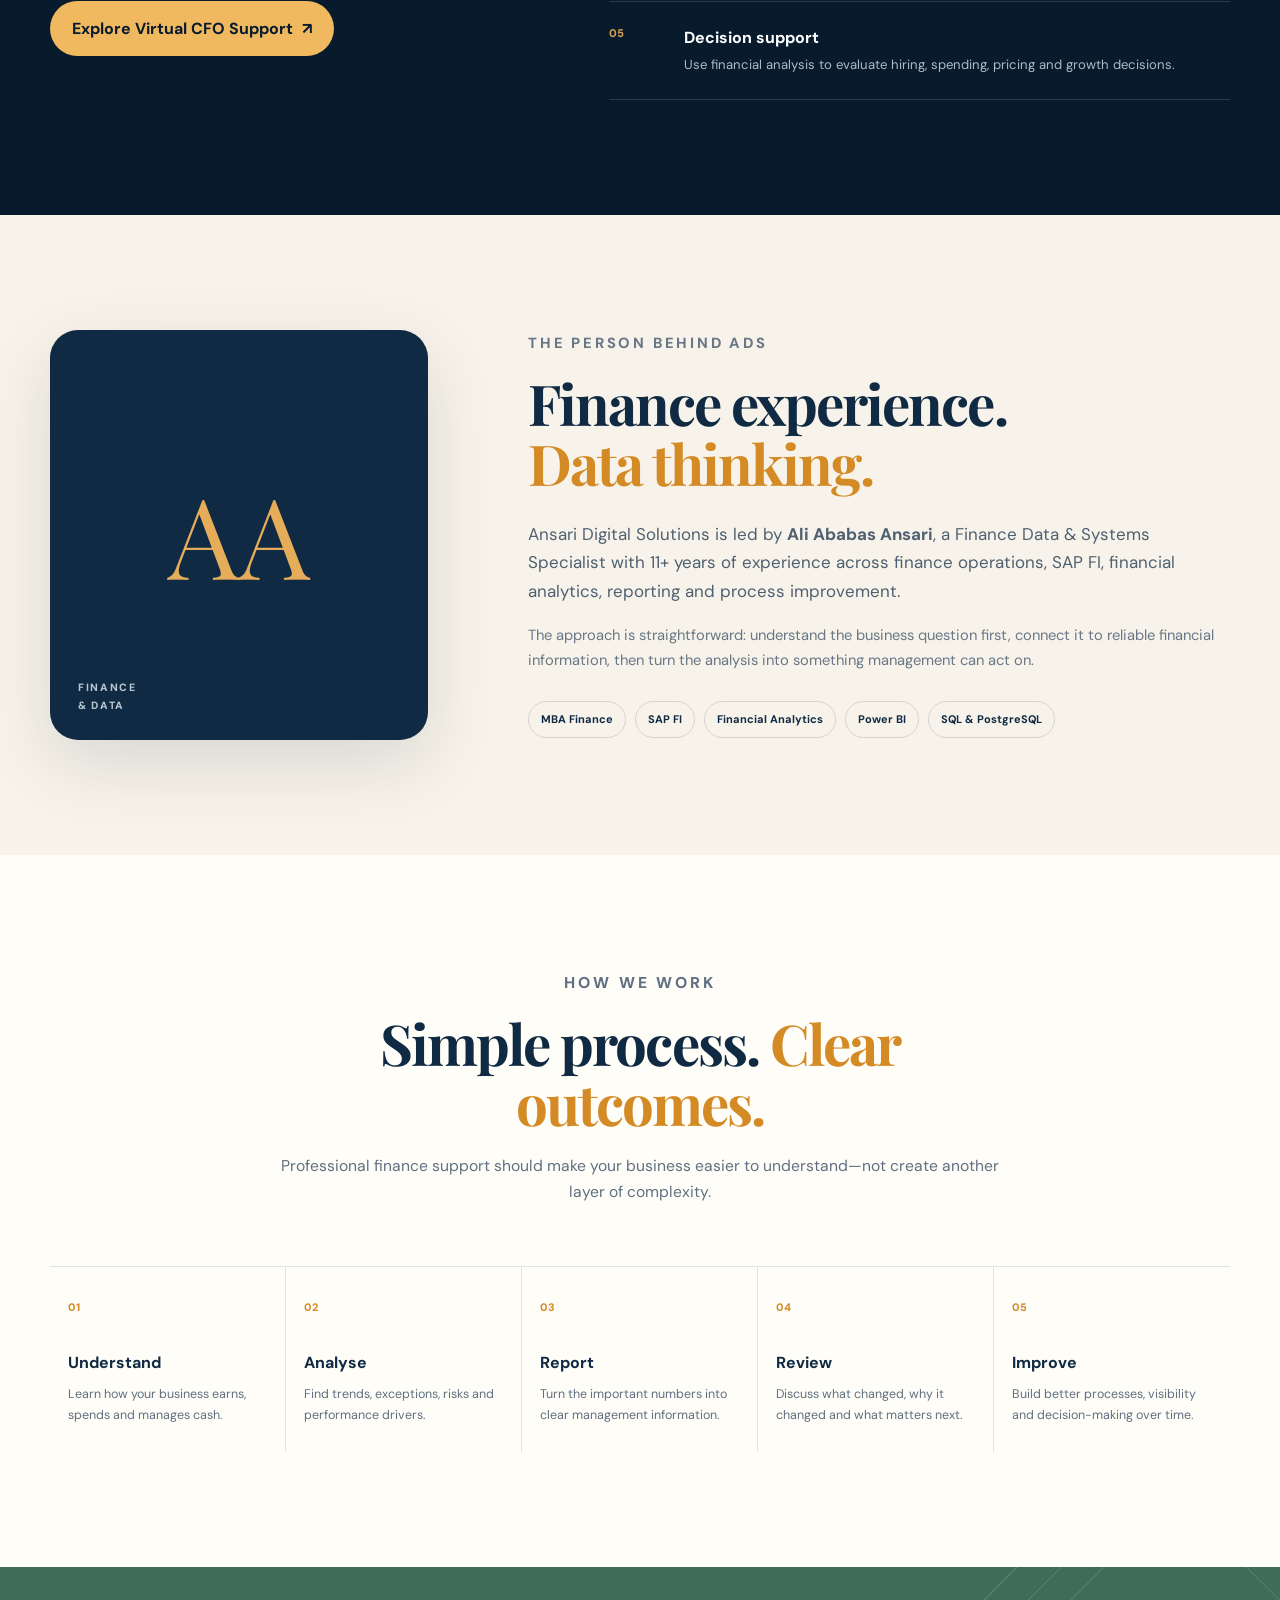
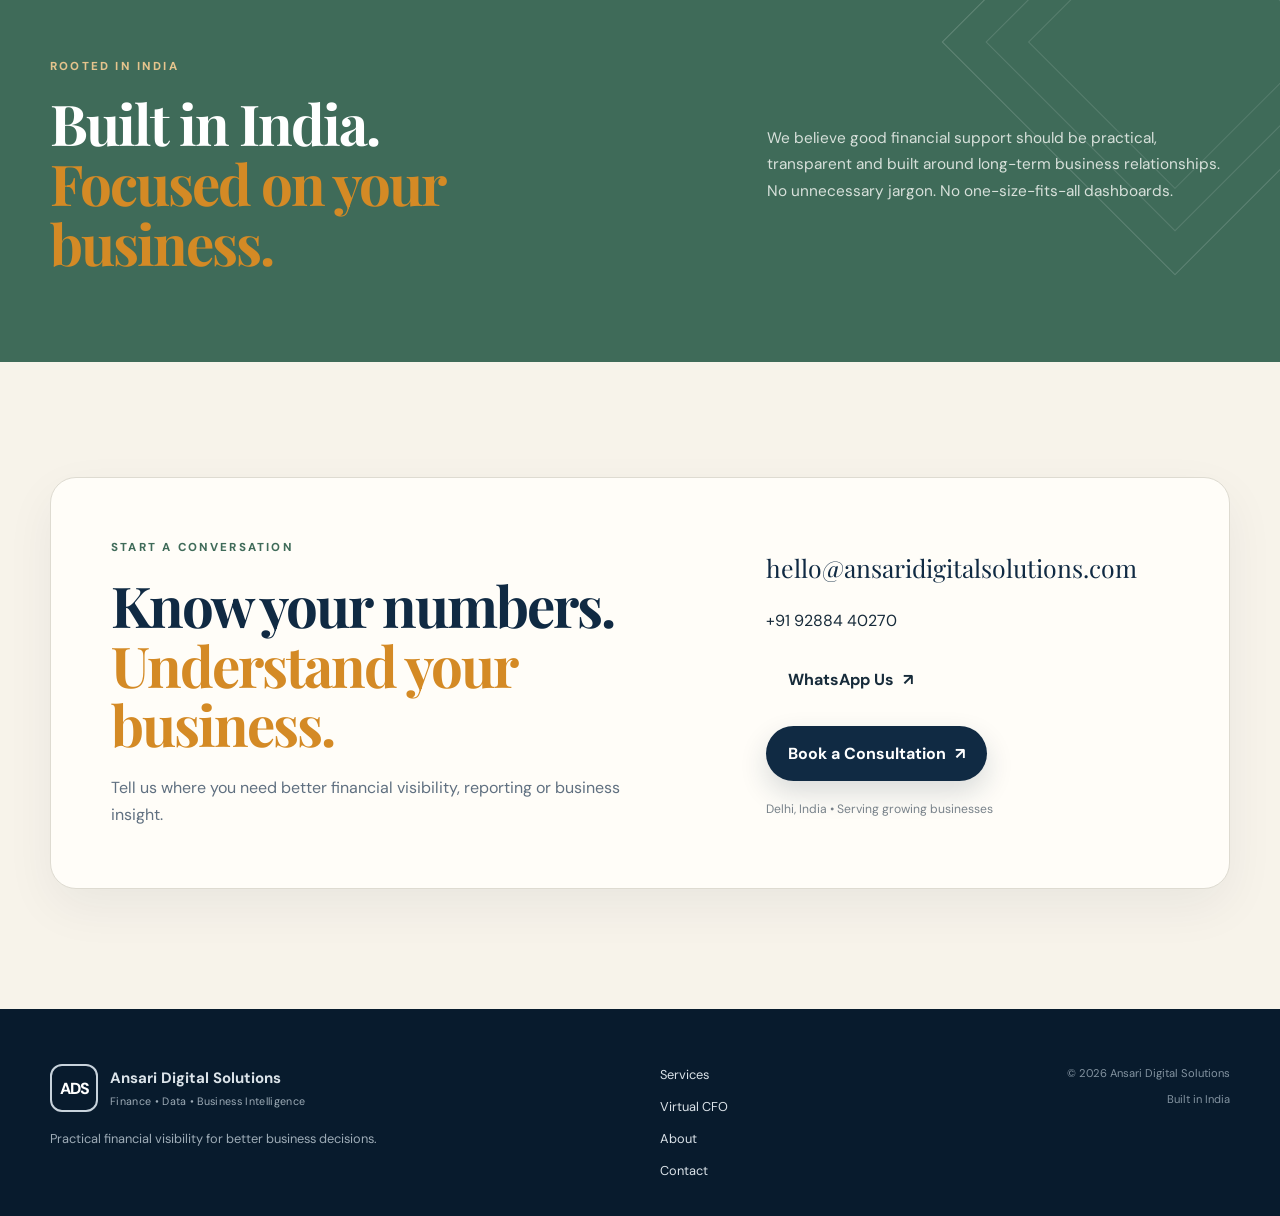
==== commit 530ee73d: "Link homepage to Virtual CFO service page" ====
--- a/index.html
+++ b/index.html
@@ -75,7 +75,7 @@
             <div class="nav-wrap" id="primary-menu">
                 <ul class="nav-links">
                     <li><a href="#services">Services</a></li>
-                    <li><a href="#virtual-cfo">Virtual CFO</a></li>
+                    <li><a href="/services/virtual-cfo/">Virtual CFO</a></li>
                     <li><a href="#about">About</a></li>
                     <li><a href="#approach">Approach</a></li>
                     <li><a href="#contact">Contact</a></li>
@@ -174,7 +174,7 @@
                         <div class="service-icon">₹</div>
                         <h3>Virtual CFO Support</h3>
                         <p>Ongoing financial review, cash-flow visibility, budgeting, management reporting and decision support.</p>
-                        <a href="#virtual-cfo">Explore CFO Support <span>↗</span></a>
+                        <a href="/services/virtual-cfo/">Explore CFO Support <span>↗</span></a>
                     </article>
                     <article class="service-card">
                         <span class="service-number">02</span>
@@ -210,7 +210,7 @@
                     <p class="eyebrow">VIRTUAL CFO SUPPORT</p>
                     <h2>Finance leadership without the cost of a <em>full-time CFO.</em></h2>
                     <p>For businesses that have accounting activity but need stronger financial visibility, structured review and a finance perspective on important decisions.</p>
-                    <a class="button button-primary" href="#contact">Discuss Your Business <span>↗</span></a>
+                    <a class="button button-primary" href="/services/virtual-cfo/">Explore Virtual CFO Support <span>↗</span></a>
                 </div>
                 <div class="cfo-list">
                     <div><span>01</span><div><h3>Monthly P&L review</h3><p>Understand revenue, margins, expenses and what changed.</p></div></div>
@@ -301,7 +301,7 @@
             </div>
             <div class="footer-links">
                 <a href="#services">Services</a>
-                <a href="#virtual-cfo">Virtual CFO</a>
+                <a href="/services/virtual-cfo/">Virtual CFO</a>
                 <a href="#about">About</a>
                 <a href="#contact">Contact</a>
             </div>
--- a/style.css
+++ b/style.css
@@ -288,4 +288,151 @@
     .numbers-grid { grid-template-columns: 1fr; }
     .numbers-grid div { border-right: 0 !important; }
     .contact-email { font-size: 1.2rem; }
-}+}
+
+/* Service pages */
+.service-hero {
+    padding: 105px 0 92px;
+    background: linear-gradient(135deg, var(--cream), var(--paper));
+}
+.service-hero-grid {
+    display: grid;
+    grid-template-columns: 1.1fr .9fr;
+    gap: 80px;
+    align-items: center;
+}
+.service-hero h1 {
+    max-width: 850px;
+    color: var(--navy);
+    font-family: "Playfair Display", Georgia, serif;
+    font-size: clamp(3rem, 5.5vw, 5.2rem);
+    line-height: 1.06;
+    letter-spacing: -.035em;
+}
+.service-lead {
+    max-width: 720px;
+    margin: 28px 0 34px;
+    color: var(--muted);
+    font-size: 1.08rem;
+}
+.service-hero-card {
+    min-height: 390px;
+    display: flex;
+    flex-direction: column;
+    justify-content: center;
+    padding: 42px;
+    border-radius: 28px;
+    color: var(--white);
+    background: linear-gradient(155deg, #173d5d, #081b2d);
+    box-shadow: var(--shadow);
+}
+.service-hero-card > span {
+    margin-bottom: 28px;
+    color: #aebfcd;
+    font-size: .68rem;
+    font-weight: 800;
+    letter-spacing: .16em;
+}
+.service-hero-card strong {
+    padding: 16px 0;
+    border-bottom: 1px solid rgba(255,255,255,.14);
+    font-family: "Playfair Display", Georgia, serif;
+    font-size: 2rem;
+    font-weight: 600;
+}
+.service-hero-card p {
+    margin-top: 22px;
+    color: #b9c7d2;
+    font-size: .86rem;
+}
+.service-intro-grid,
+.service-fit-grid {
+    display: grid;
+    grid-template-columns: 1fr 1fr;
+    gap: 100px;
+    align-items: start;
+}
+.service-copy {
+    color: var(--muted);
+    font-size: 1rem;
+}
+.service-copy p + p { margin-top: 20px; }
+.service-feature-section {
+    padding: 115px 0;
+    background: #f3f0e8;
+}
+.service-feature-grid {
+    display: grid;
+    grid-template-columns: repeat(3, 1fr);
+    gap: 18px;
+}
+.service-feature-grid article {
+    min-height: 270px;
+    padding: 30px;
+    border: 1px solid #e2dfd6;
+    border-radius: var(--radius);
+    background: var(--paper);
+}
+.service-feature-grid span,
+.fit-list span {
+    color: var(--saffron);
+    font-size: .68rem;
+    font-weight: 800;
+}
+.service-feature-grid h3 {
+    margin: 42px 0 12px;
+    color: var(--navy);
+    font-size: 1.12rem;
+}
+.service-feature-grid p {
+    color: var(--muted);
+    font-size: .85rem;
+}
+.service-fit-section { background: var(--paper); }
+.fit-list { border-top: 1px solid var(--line); }
+.fit-list div {
+    display: grid;
+    grid-template-columns: 55px 1fr;
+    gap: 15px;
+    padding: 21px 0;
+    border-bottom: 1px solid var(--line);
+}
+.fit-list strong {
+    color: var(--navy);
+    font-size: .9rem;
+}
+.service-cta-section { background: var(--cream); }
+.service-cta {
+    display: flex;
+    align-items: center;
+    justify-content: space-between;
+    gap: 50px;
+    padding: 58px;
+    border: 1px solid #dedbd1;
+    border-radius: 26px;
+    background: var(--paper);
+}
+.service-cta > div:first-child { max-width: 700px; }
+.service-cta > div:first-child > p:last-child {
+    margin-top: 18px;
+    color: var(--muted);
+}
+
+@media (max-width: 1000px) {
+    .service-hero-grid,
+    .service-intro-grid,
+    .service-fit-grid {
+        grid-template-columns: 1fr;
+        gap: 55px;
+    }
+    .service-hero-card { max-width: 650px; width: 100%; }
+    .service-feature-grid { grid-template-columns: repeat(2, 1fr); }
+    .service-cta { flex-direction: column; align-items: flex-start; }
+}
+@media (max-width: 760px) {
+    .service-hero { padding: 75px 0 65px; }
+    .service-hero h1 { font-size: clamp(2.8rem, 13vw, 4.3rem); }
+    .service-feature-section { padding: 80px 0; }
+    .service-feature-grid { grid-template-columns: 1fr; }
+    .service-cta { padding: 34px 25px; }
+}
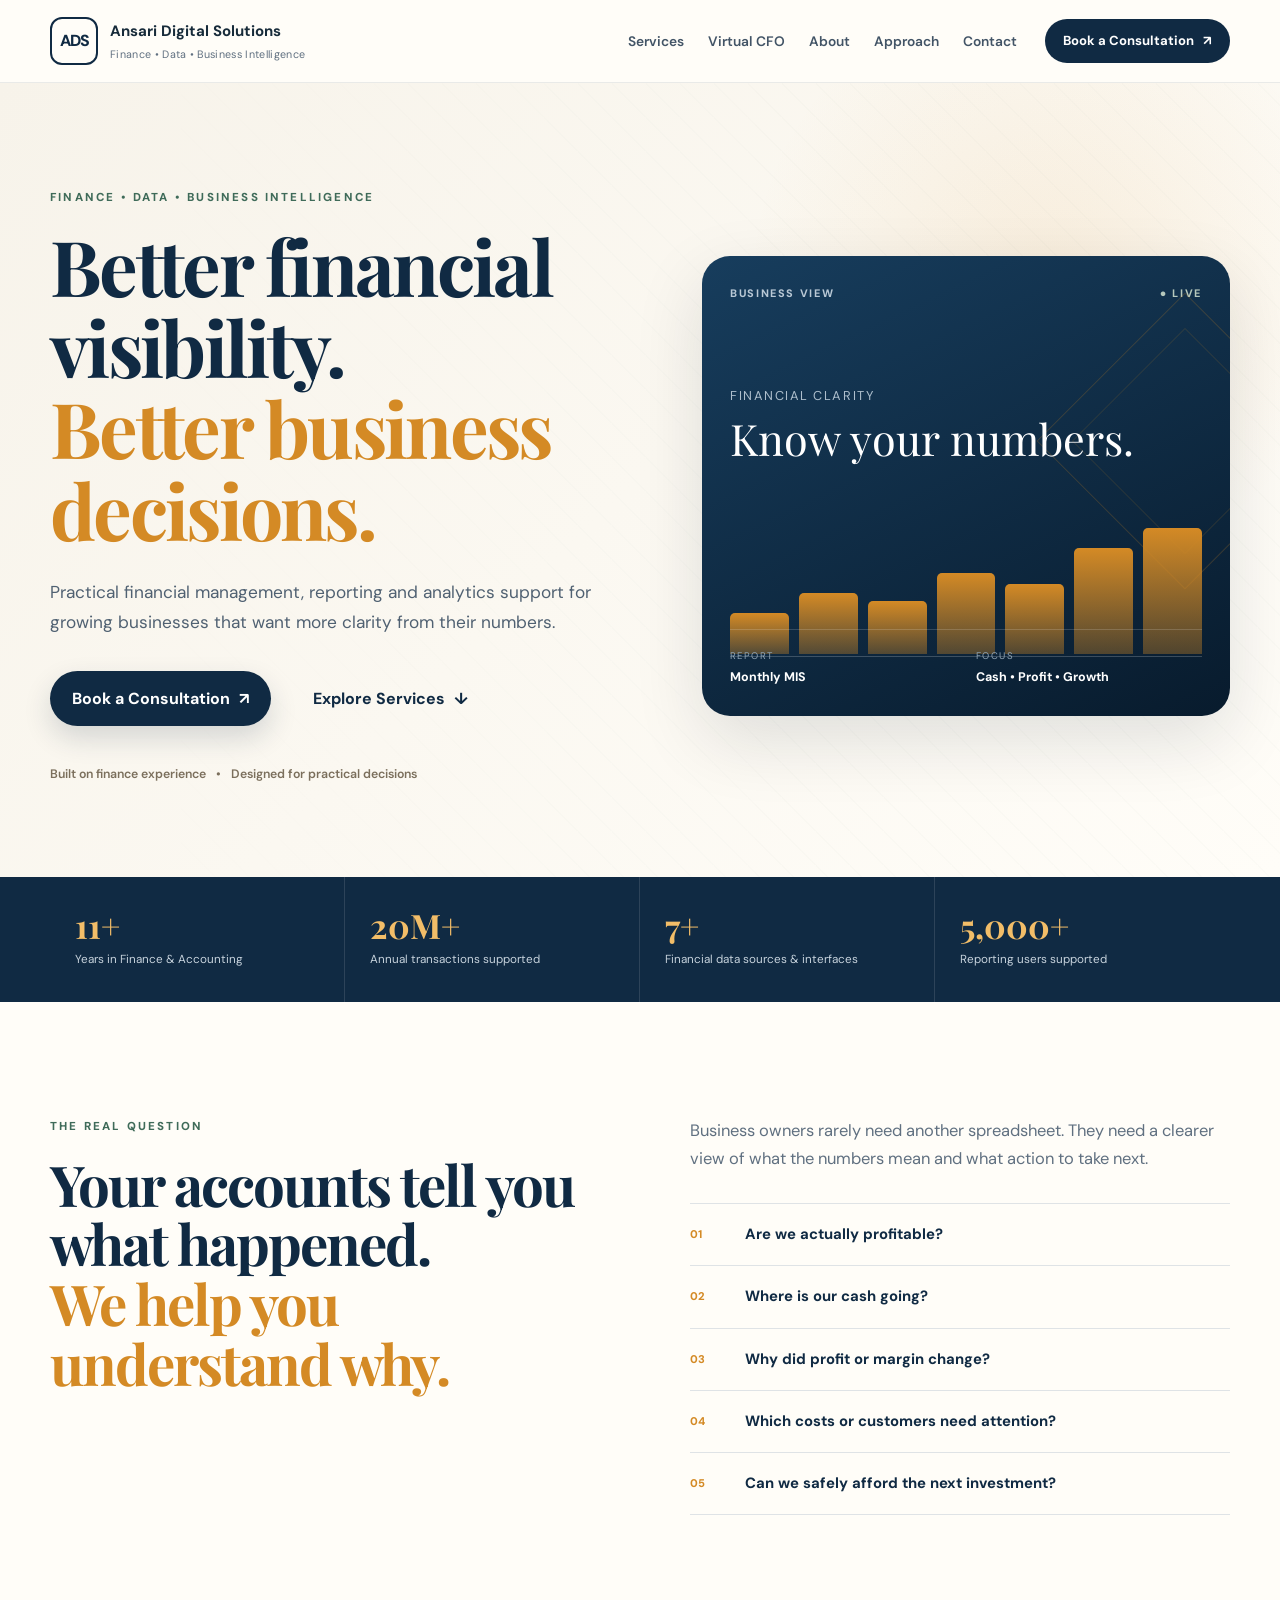
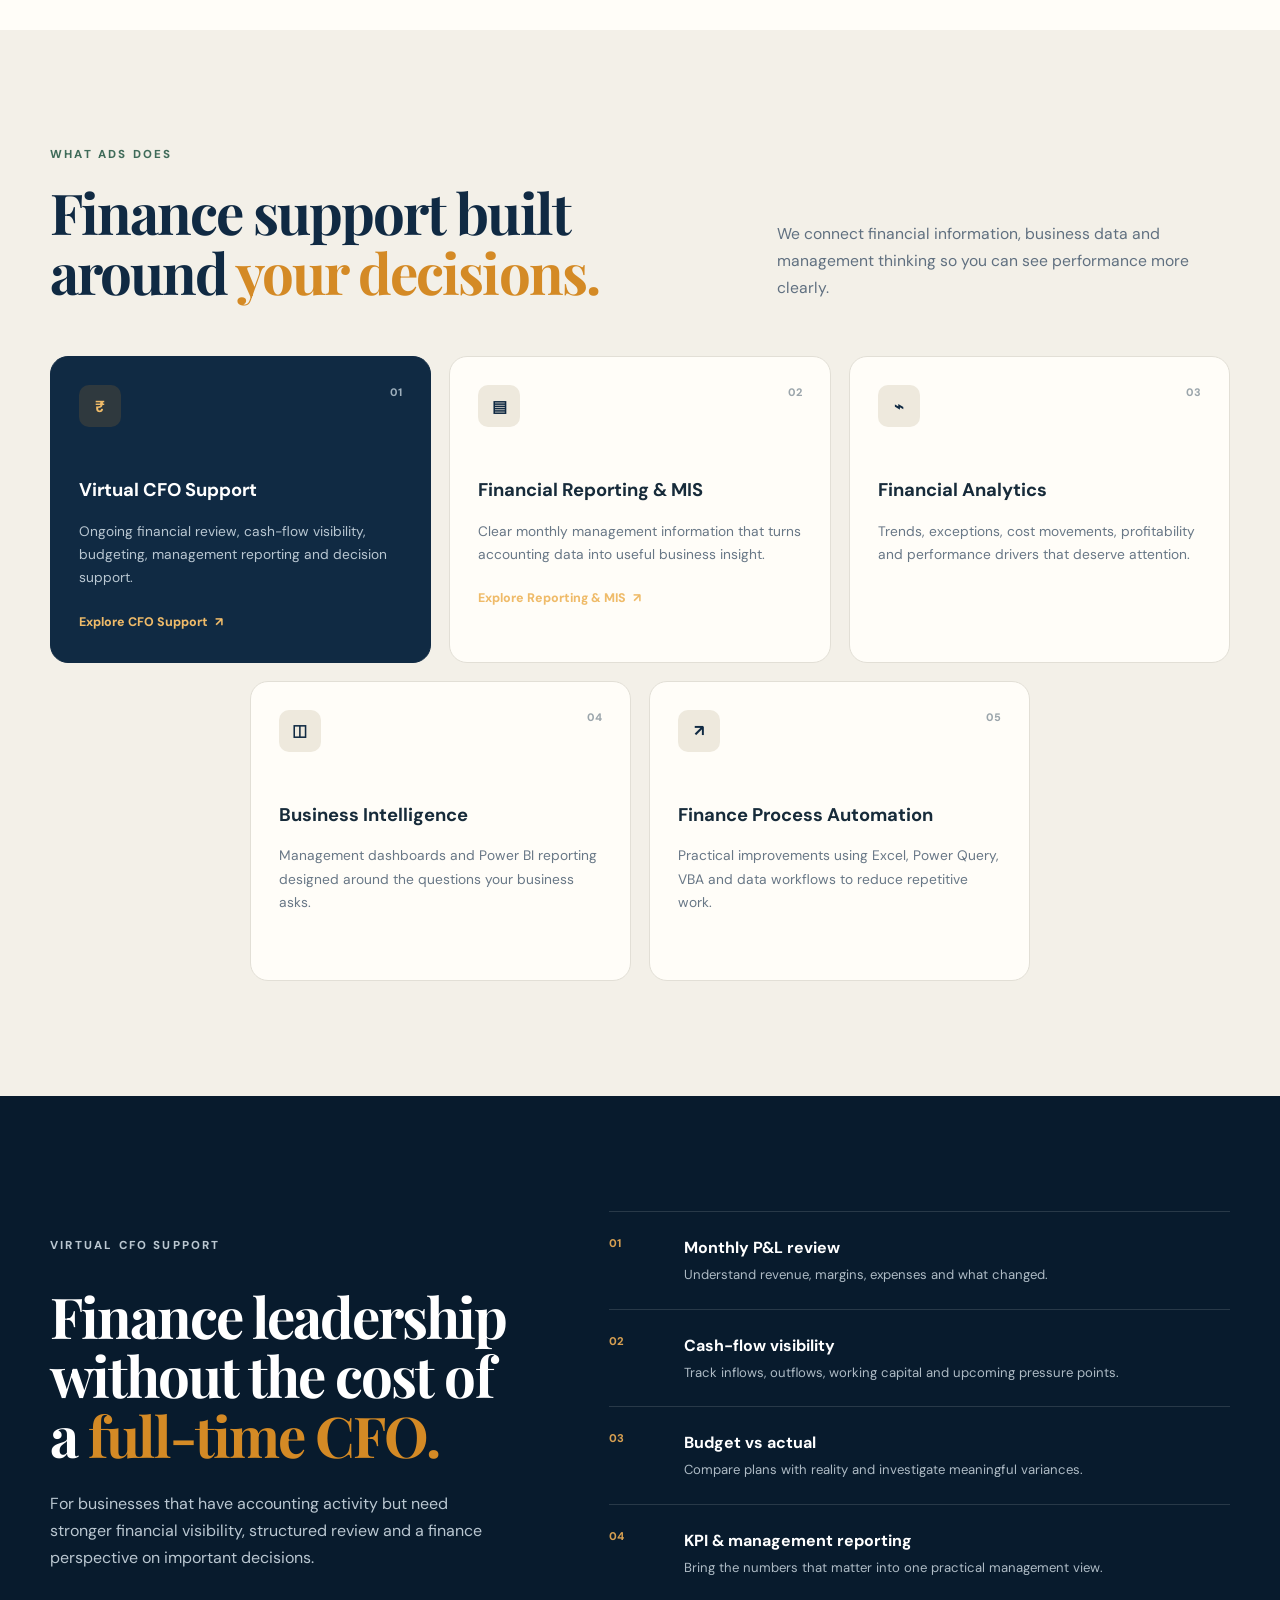
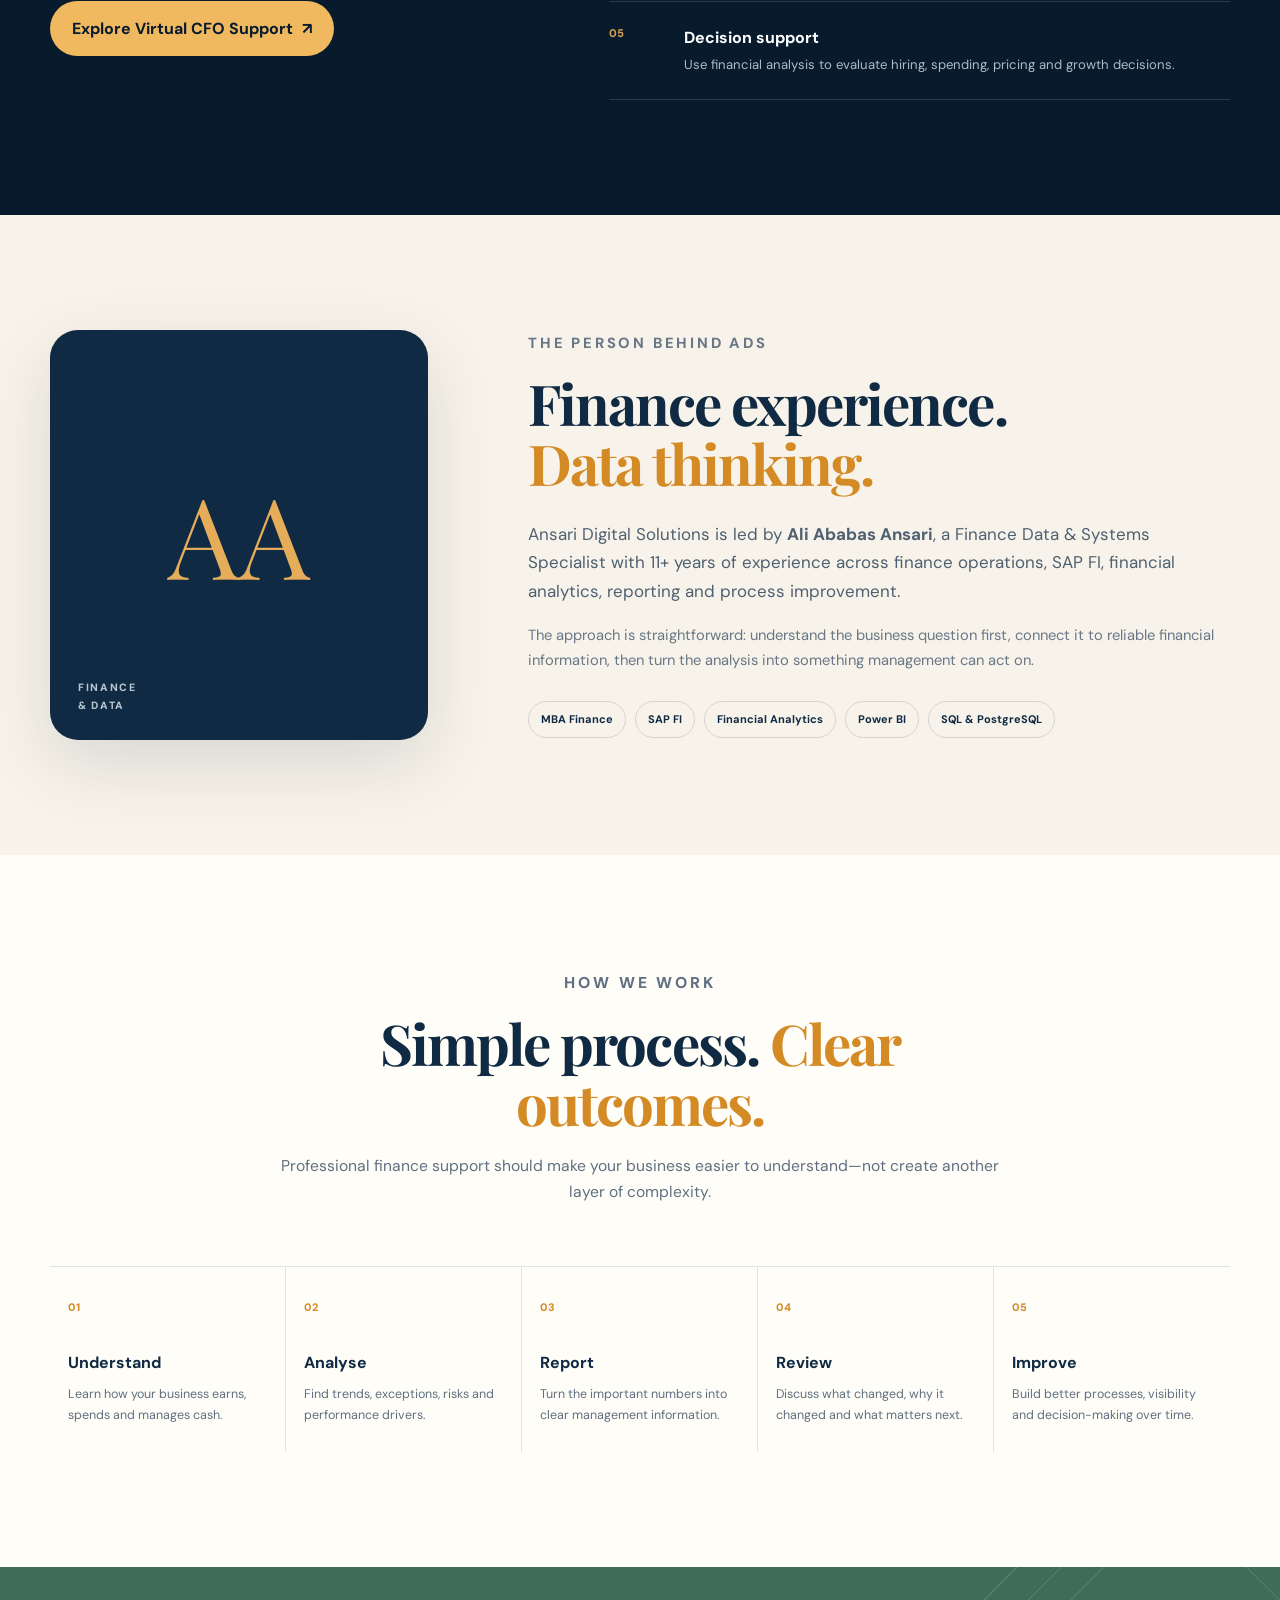
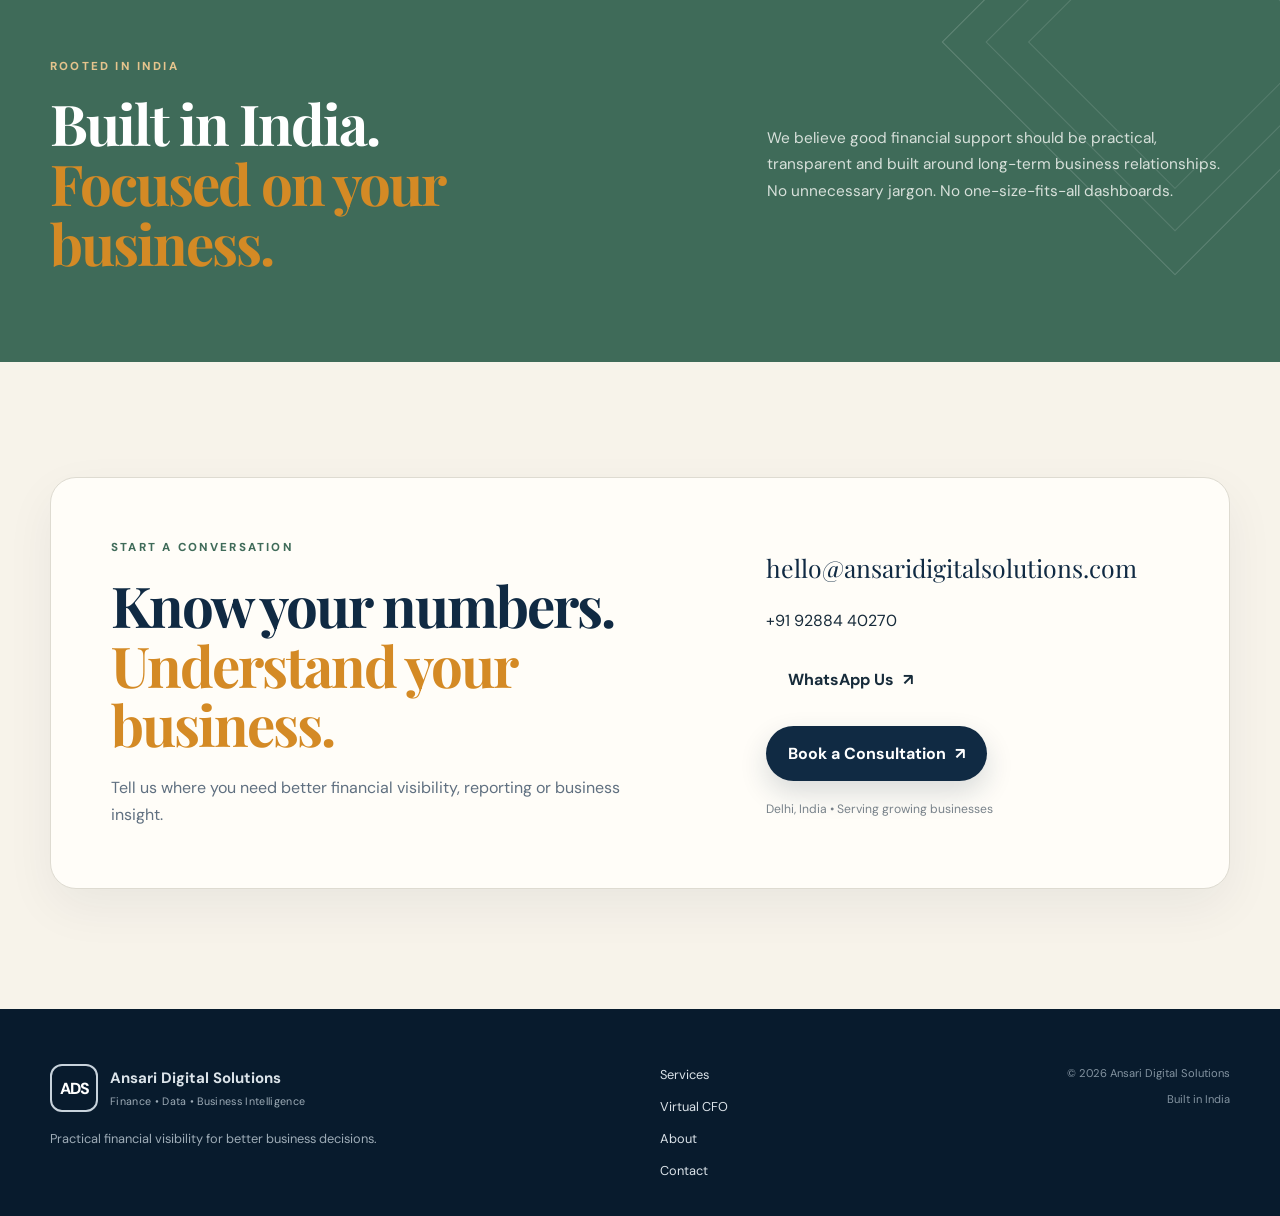
==== commit 817a7baf: "Link Financial Reporting and MIS service page" ====
--- a/index.html
+++ b/index.html
@@ -181,6 +181,7 @@
                         <div class="service-icon">▤</div>
                         <h3>Financial Reporting & MIS</h3>
                         <p>Clear monthly management information that turns accounting data into useful business insight.</p>
+                        <a href="/services/financial-reporting-mis/">Explore Reporting & MIS <span>↗</span></a>
                     </article>
                     <article class="service-card">
                         <span class="service-number">03</span>
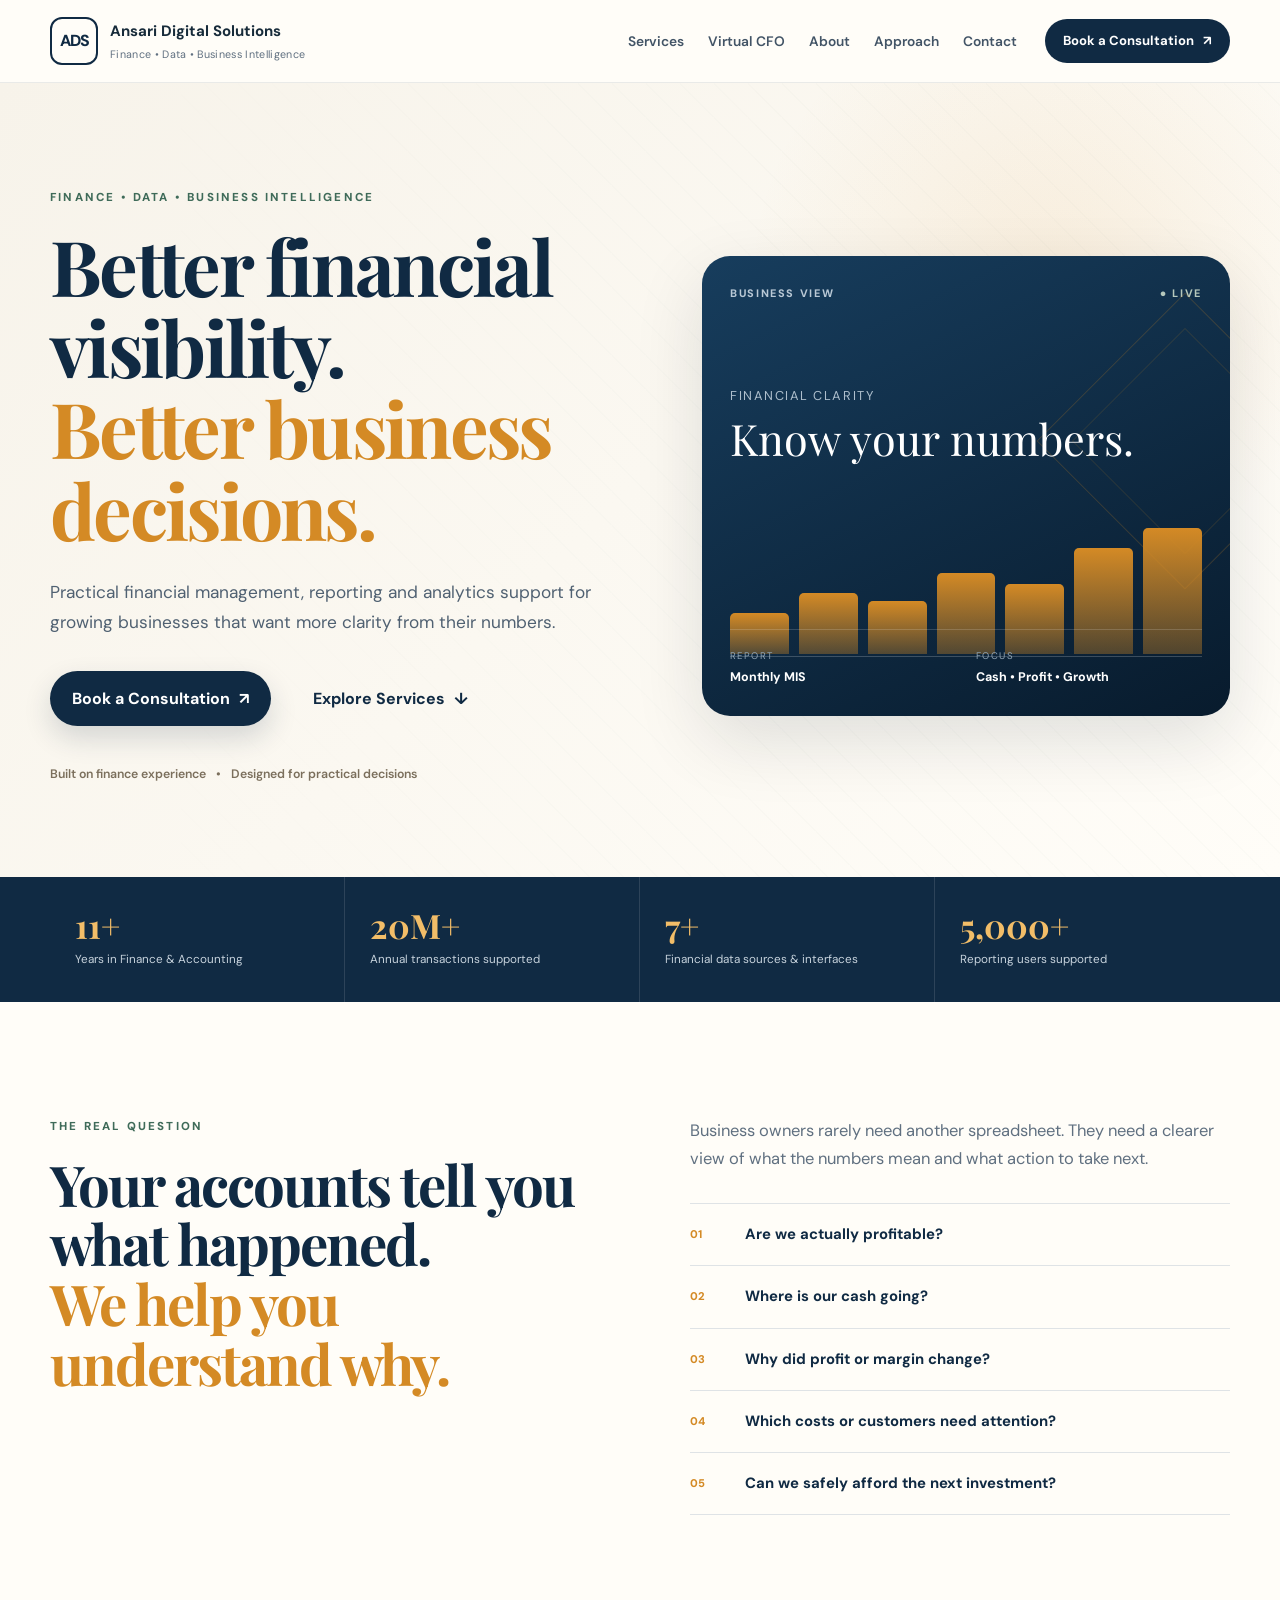
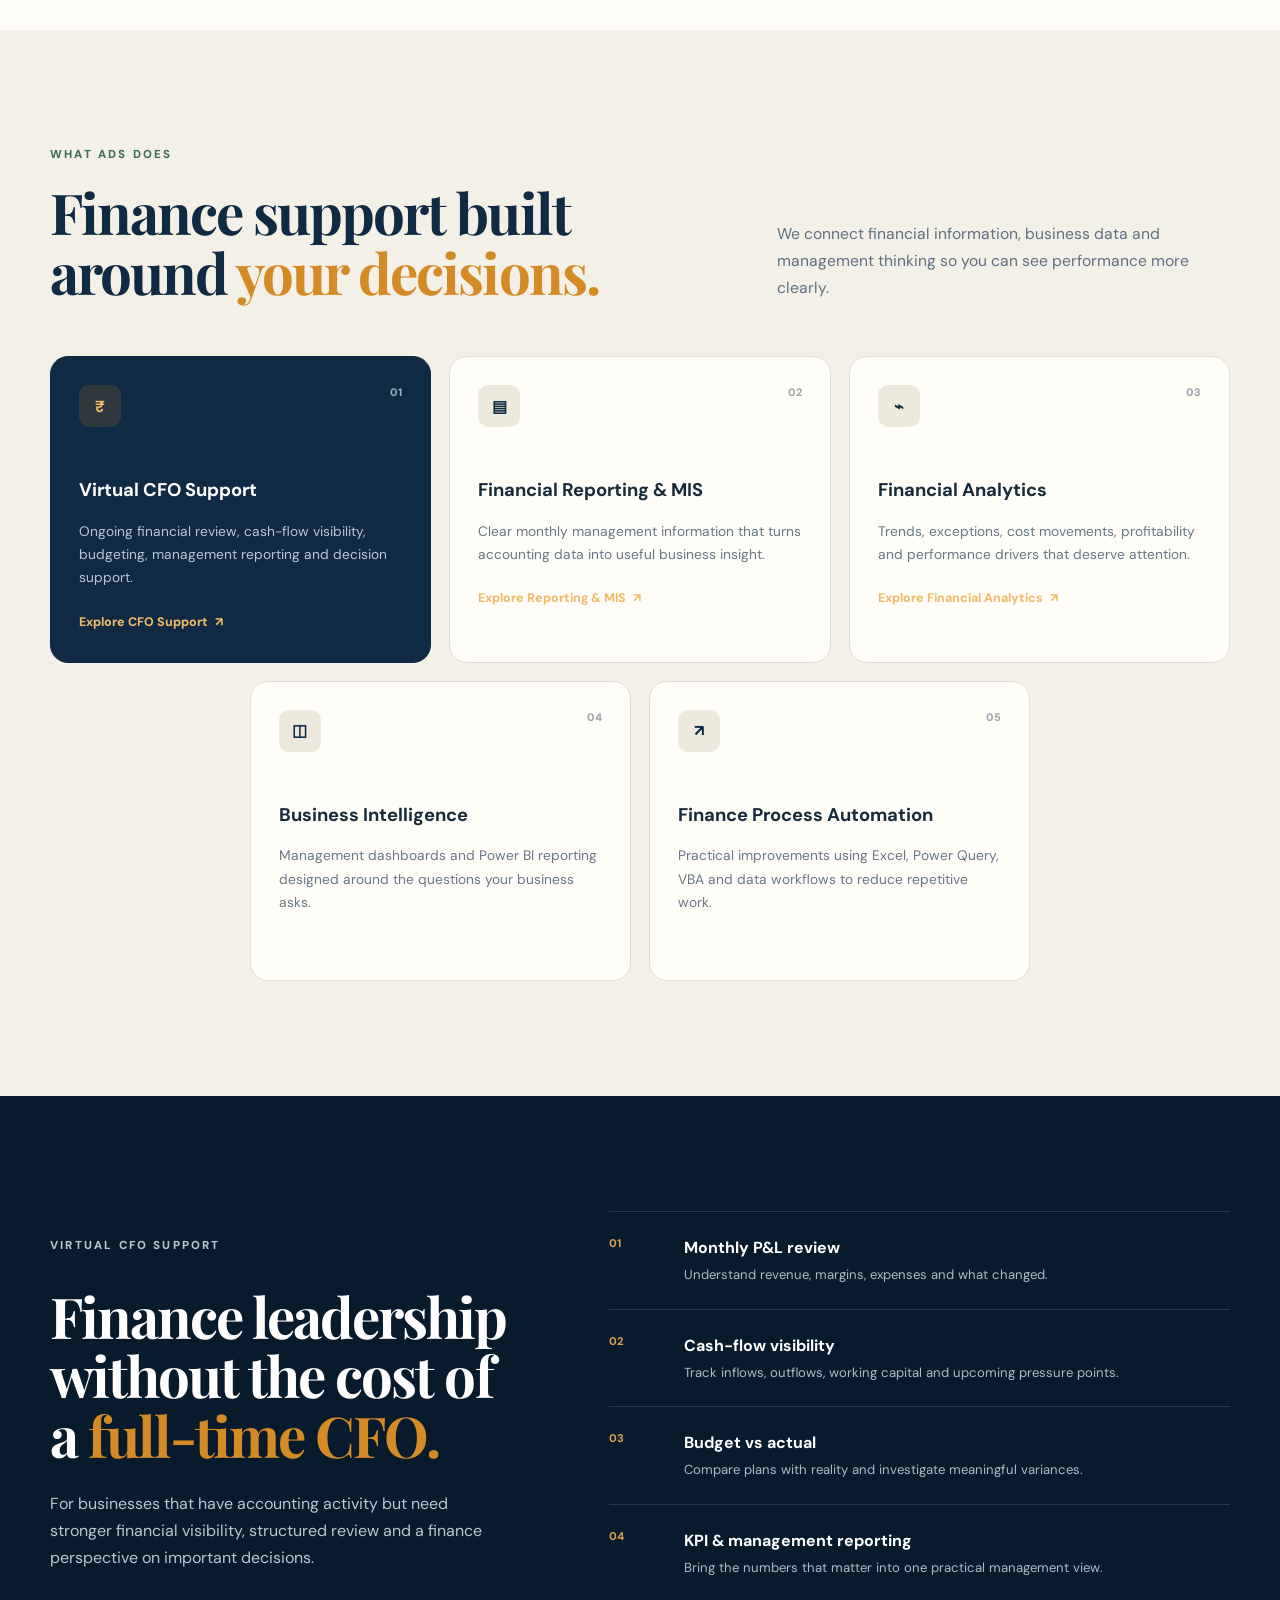
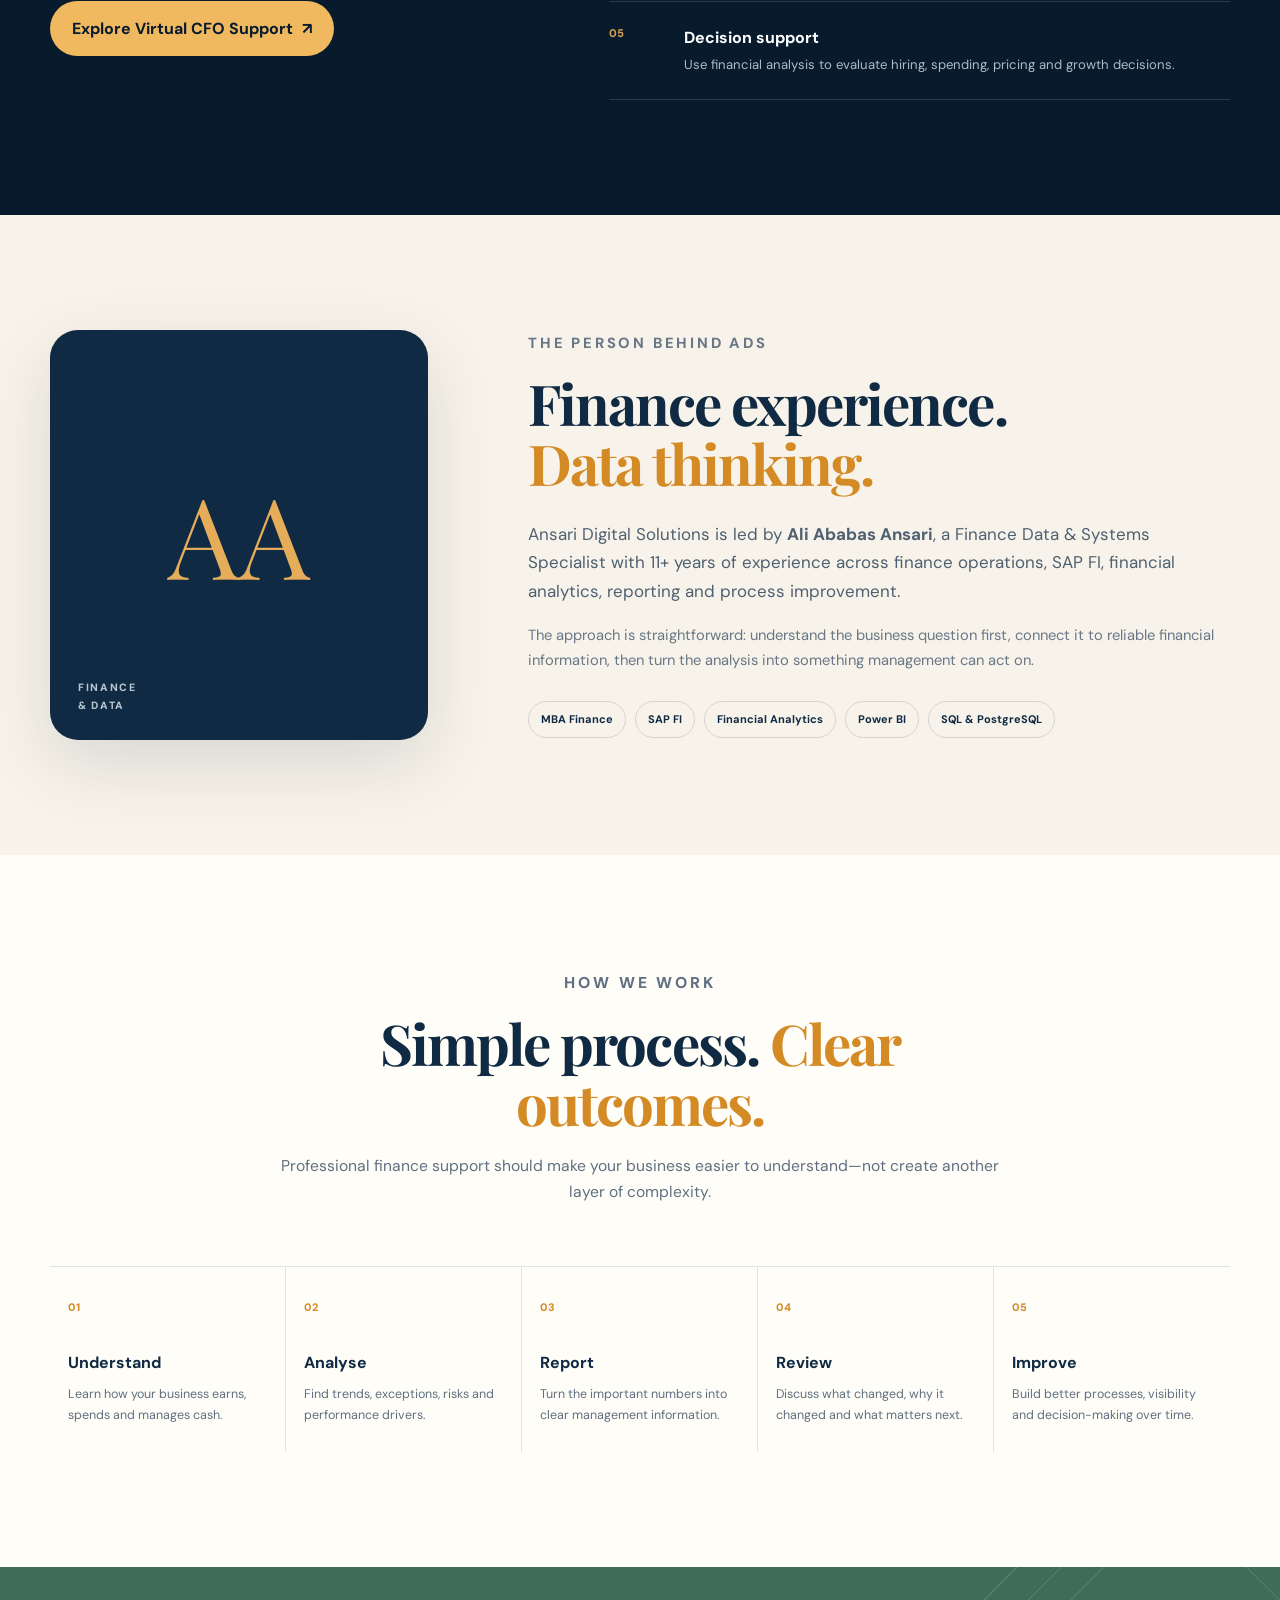
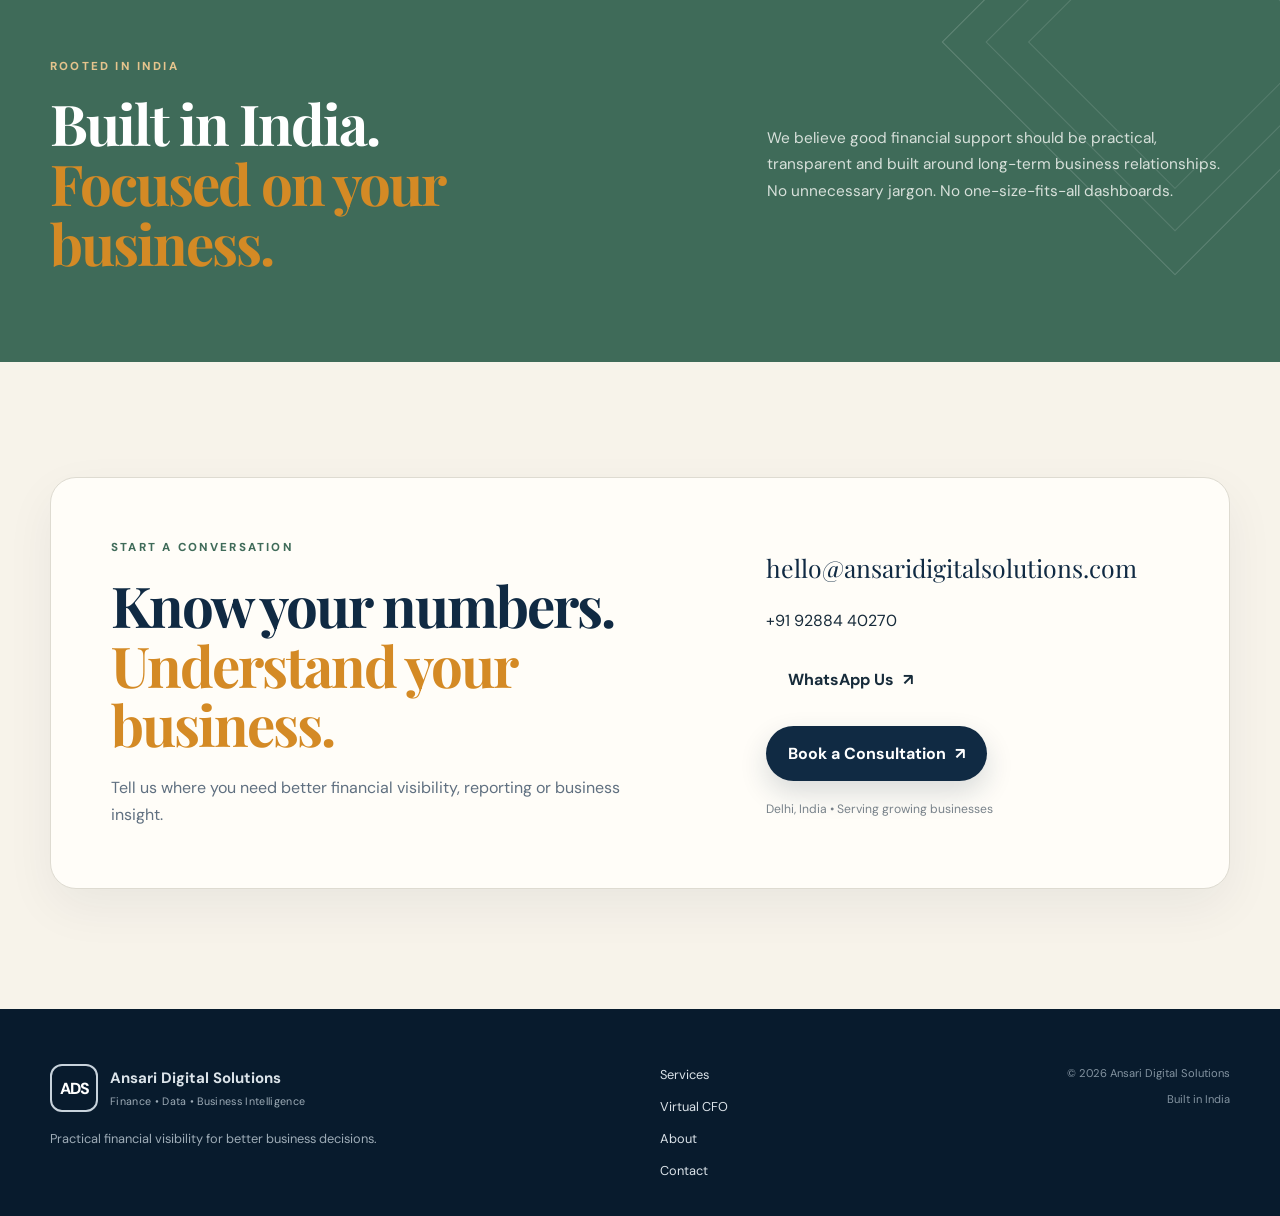
==== commit 5585511b: "Link Financial Analytics service page" ====
--- a/index.html
+++ b/index.html
@@ -188,6 +188,7 @@
                         <div class="service-icon">⌁</div>
                         <h3>Financial Analytics</h3>
                         <p>Trends, exceptions, cost movements, profitability and performance drivers that deserve attention.</p>
+                        <a href="/services/financial-analytics/">Explore Financial Analytics <span>↗</span></a>
                     </article>
                     <article class="service-card">
                         <span class="service-number">04</span>
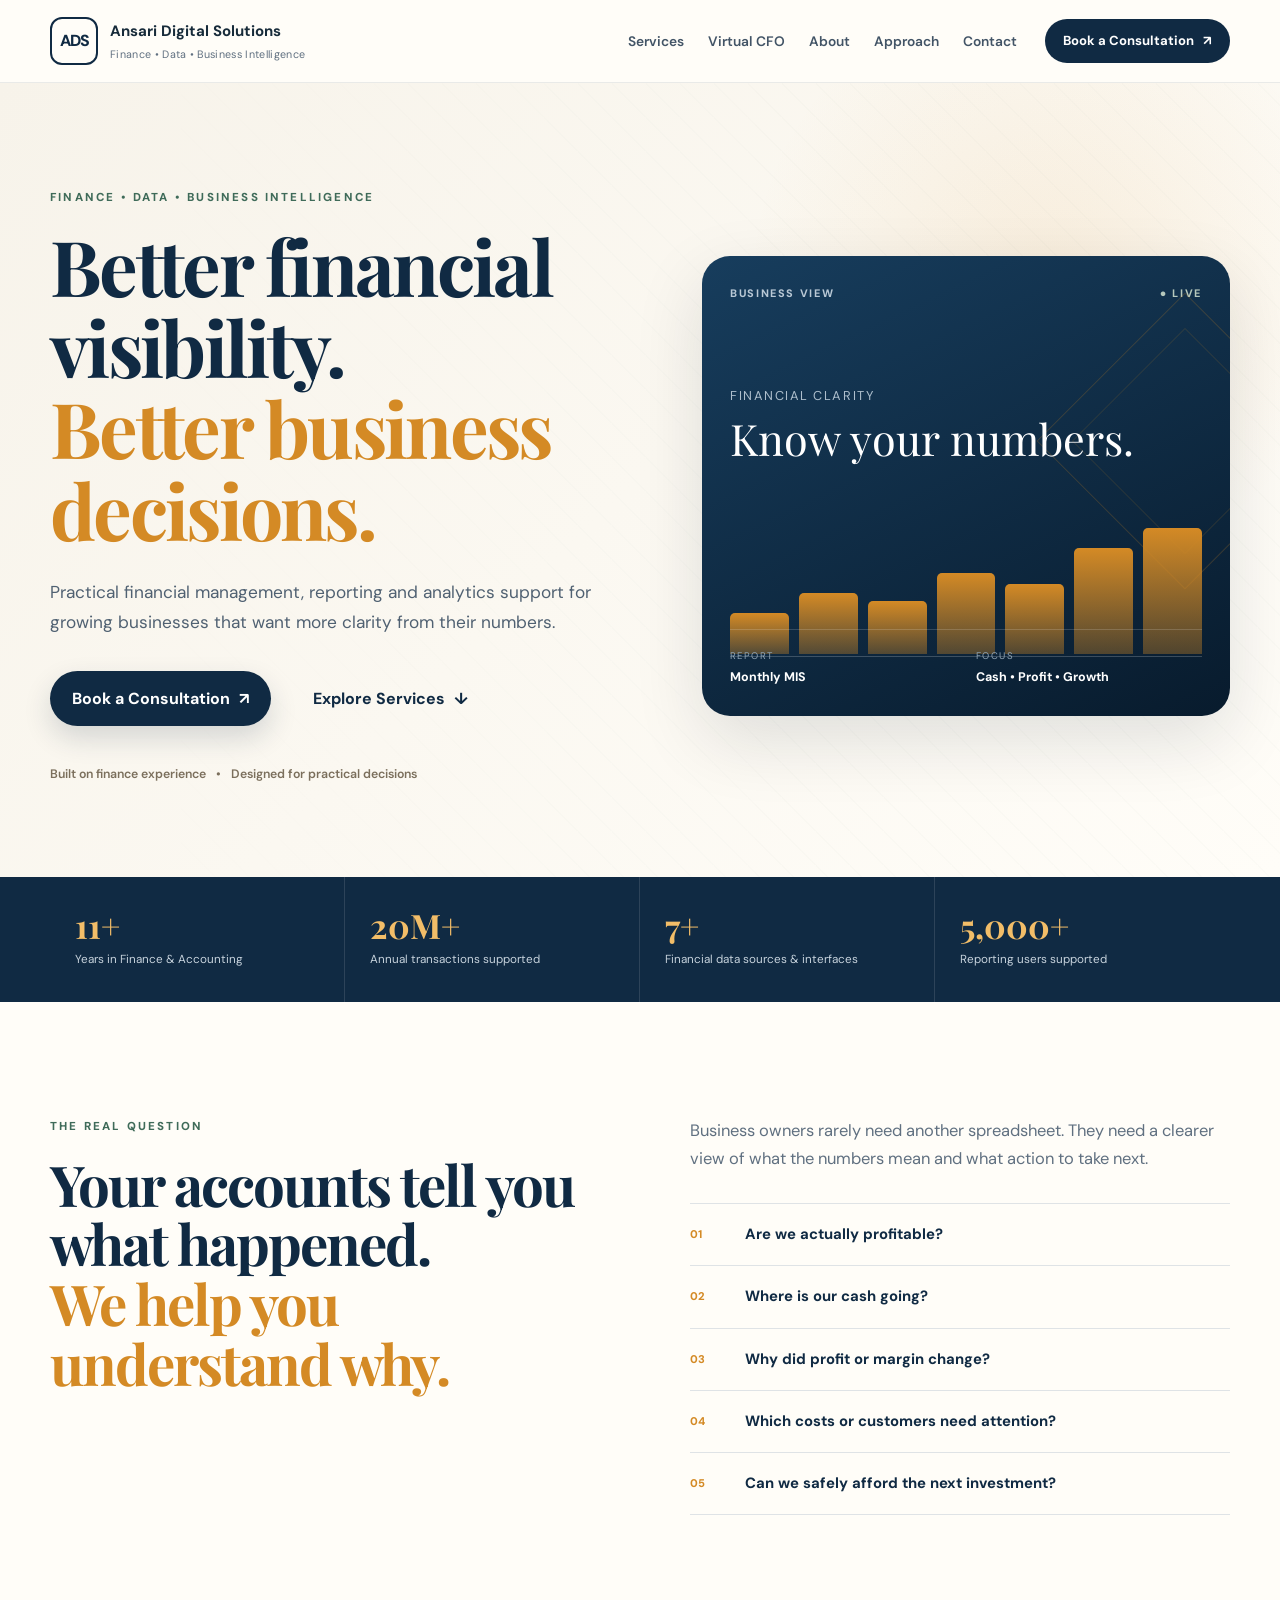
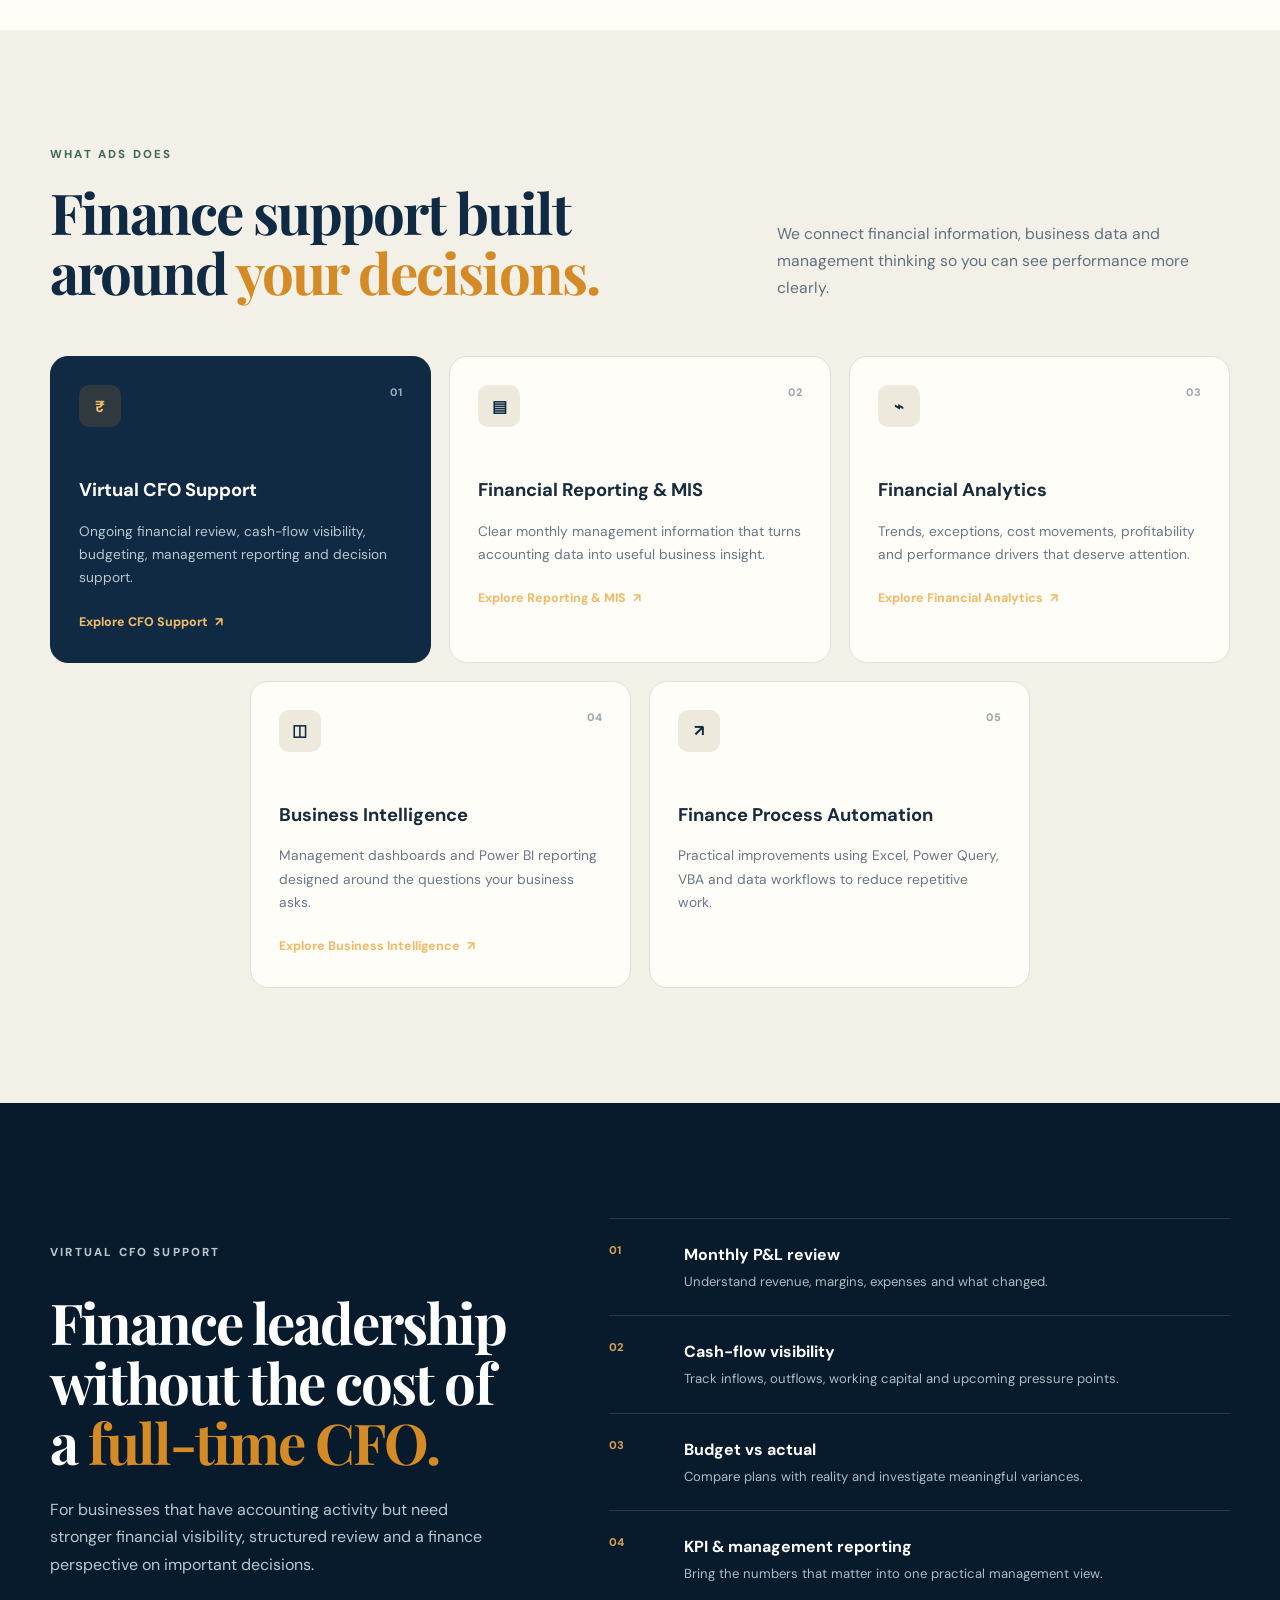
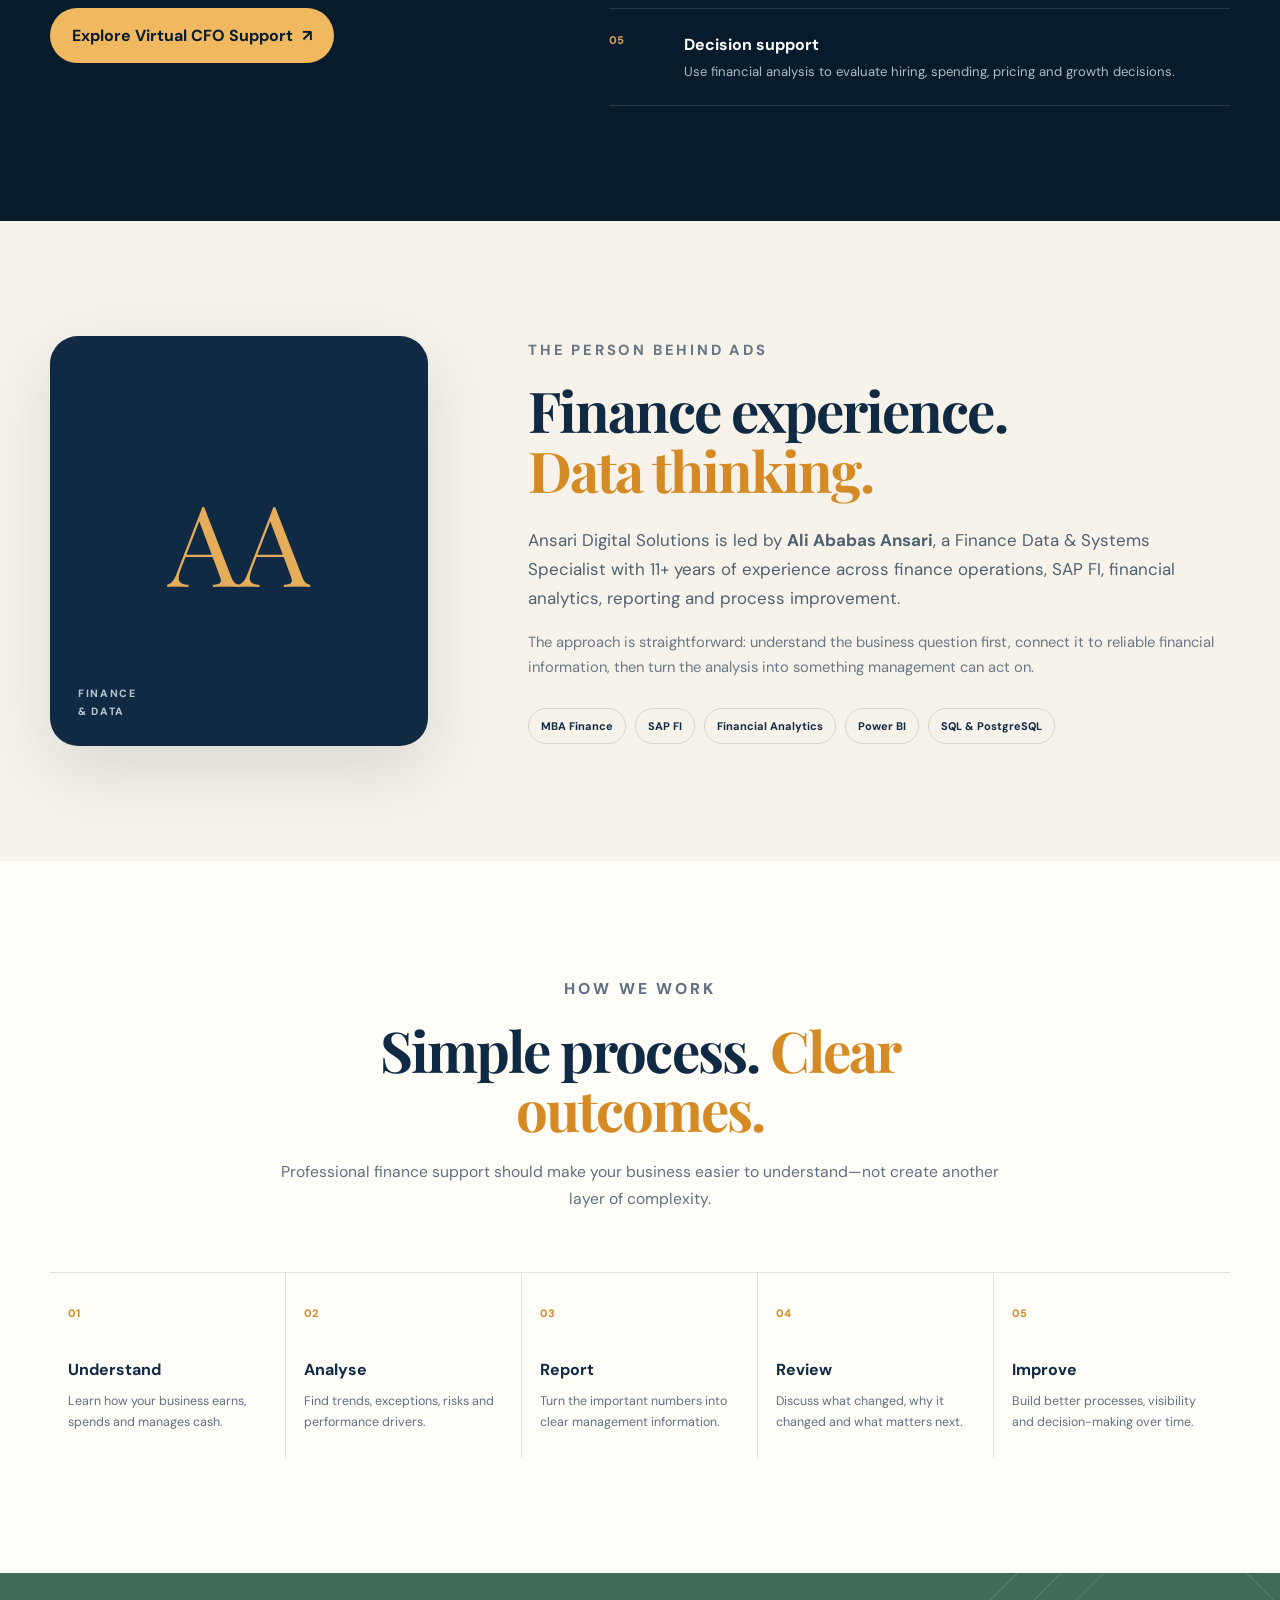
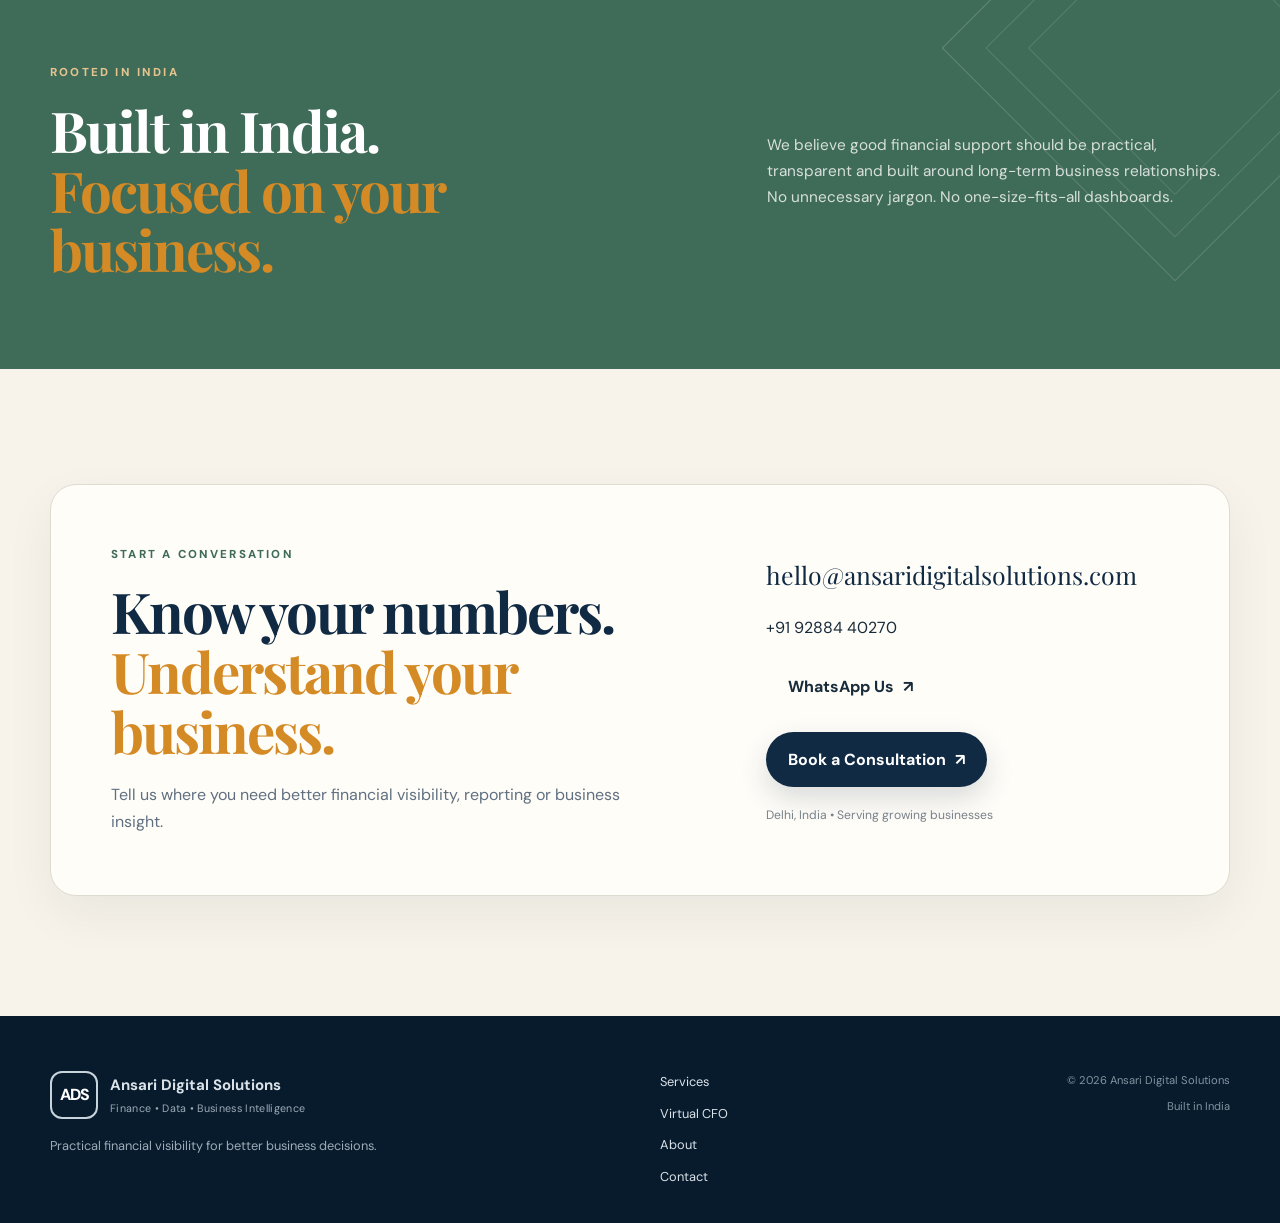
==== commit 08c405ac: "Link Business Intelligence service page" ====
--- a/index.html
+++ b/index.html
@@ -195,6 +195,7 @@
                         <div class="service-icon">◫</div>
                         <h3>Business Intelligence</h3>
                         <p>Management dashboards and Power BI reporting designed around the questions your business asks.</p>
+                        <a href="/services/business-intelligence/">Explore Business Intelligence <span>↗</span></a>
                     </article>
                     <article class="service-card">
                         <span class="service-number">05</span>
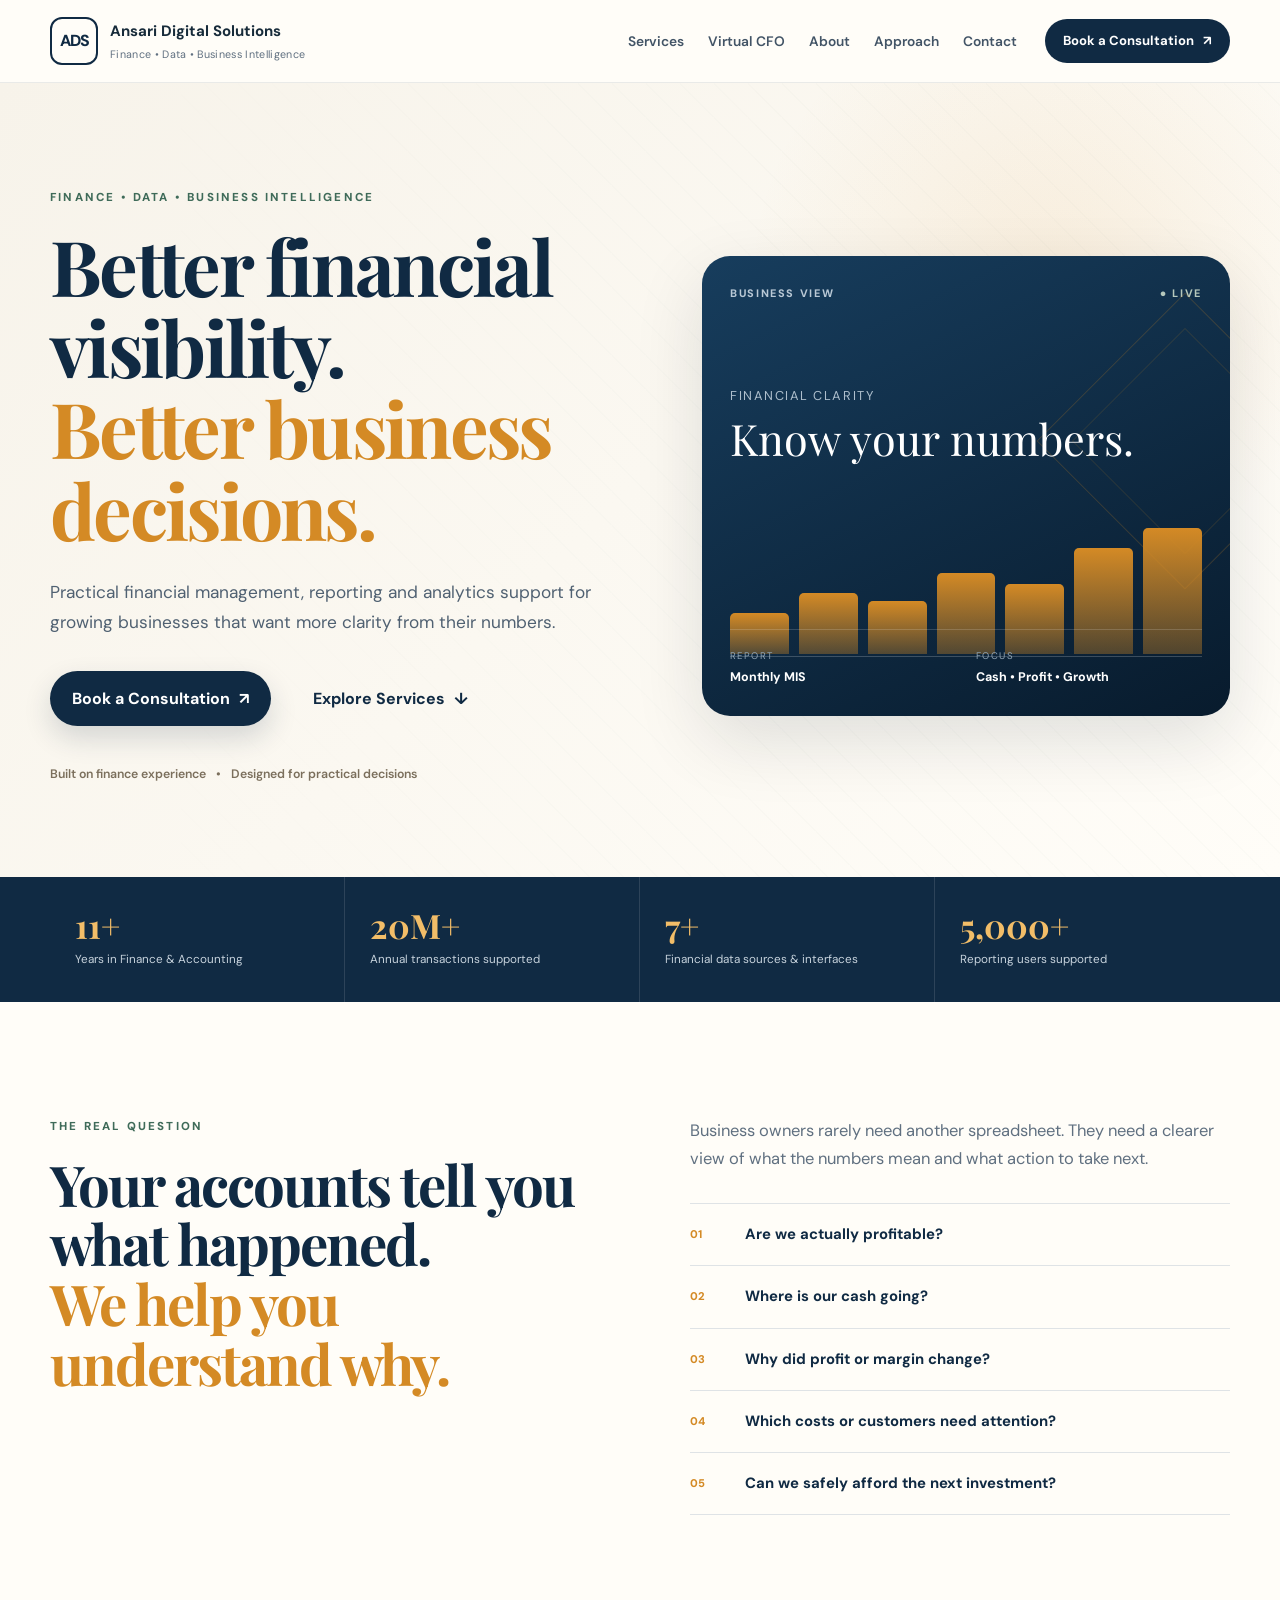
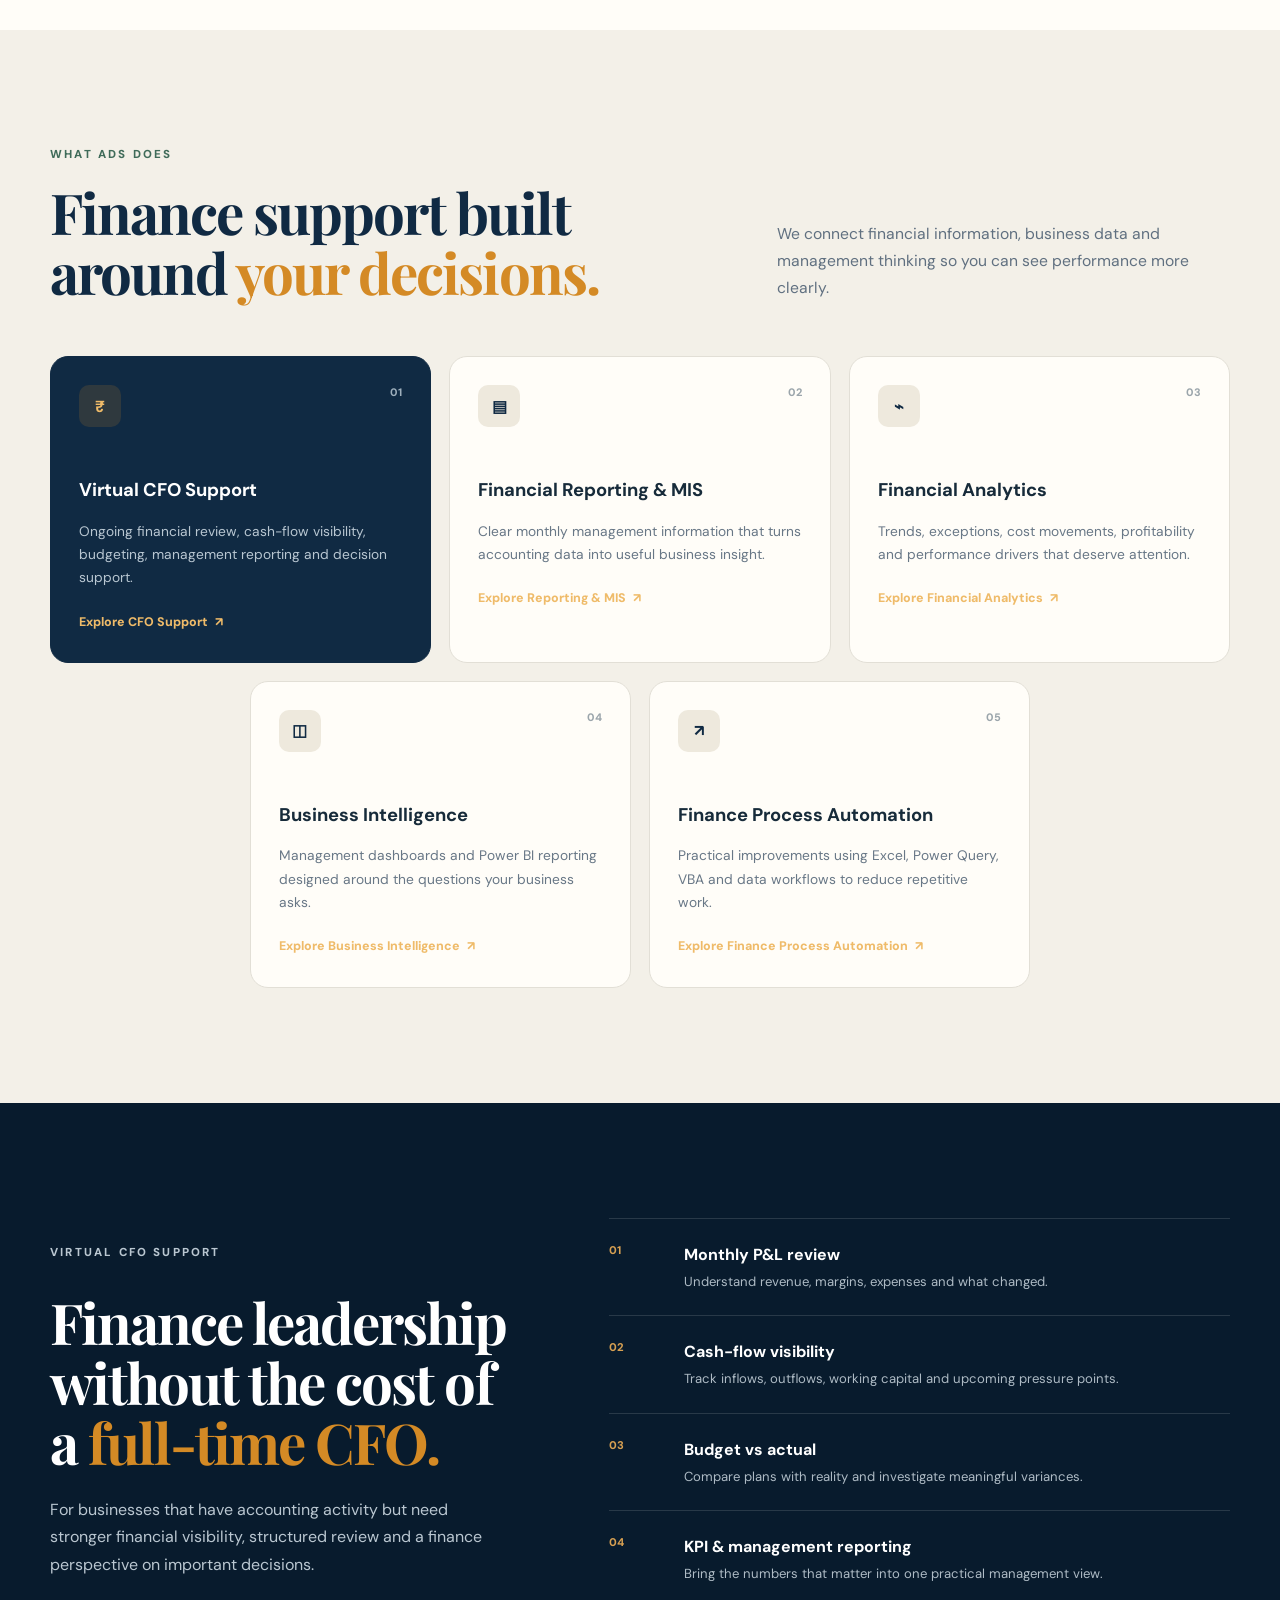
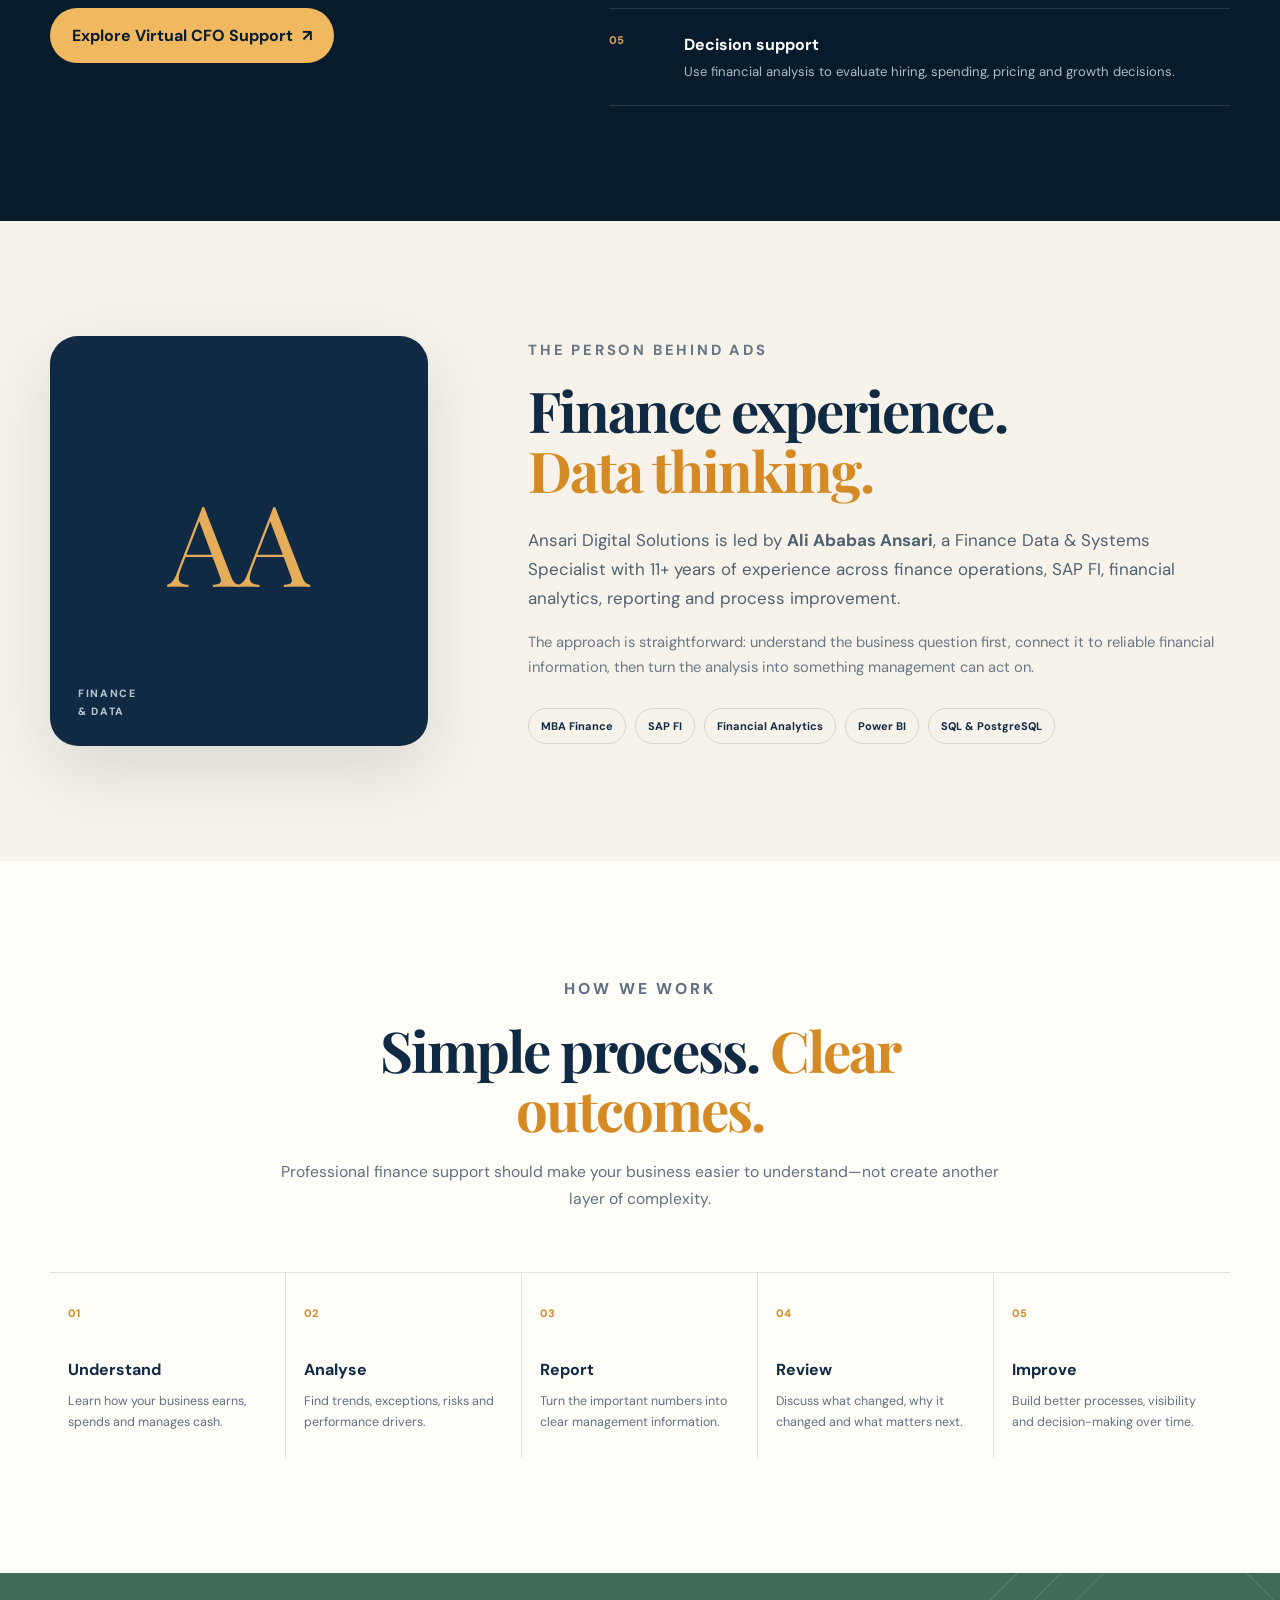
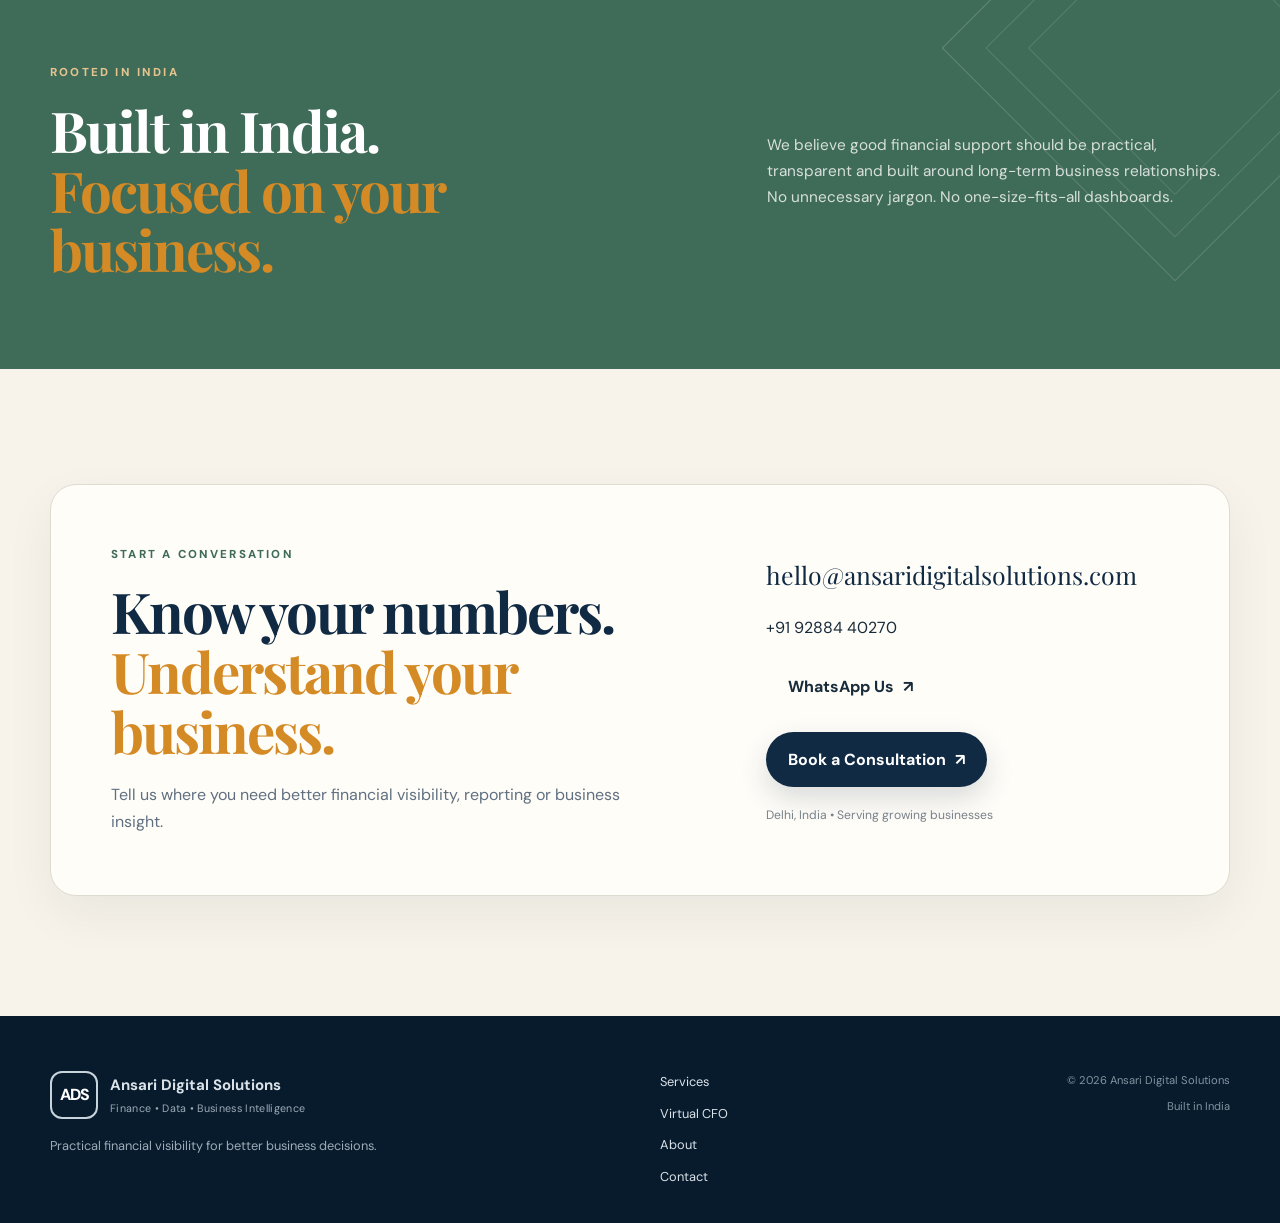
==== commit ff073755: "Link Finance Process Automation service page" ====
--- a/index.html
+++ b/index.html
@@ -202,6 +202,7 @@
                         <div class="service-icon">↗</div>
                         <h3>Finance Process Automation</h3>
                         <p>Practical improvements using Excel, Power Query, VBA and data workflows to reduce repetitive work.</p>
+                        <a href="/services/finance-process-automation/">Explore Finance Process Automation <span>↗</span></a>
                     </article>
                 </div>
             </div>
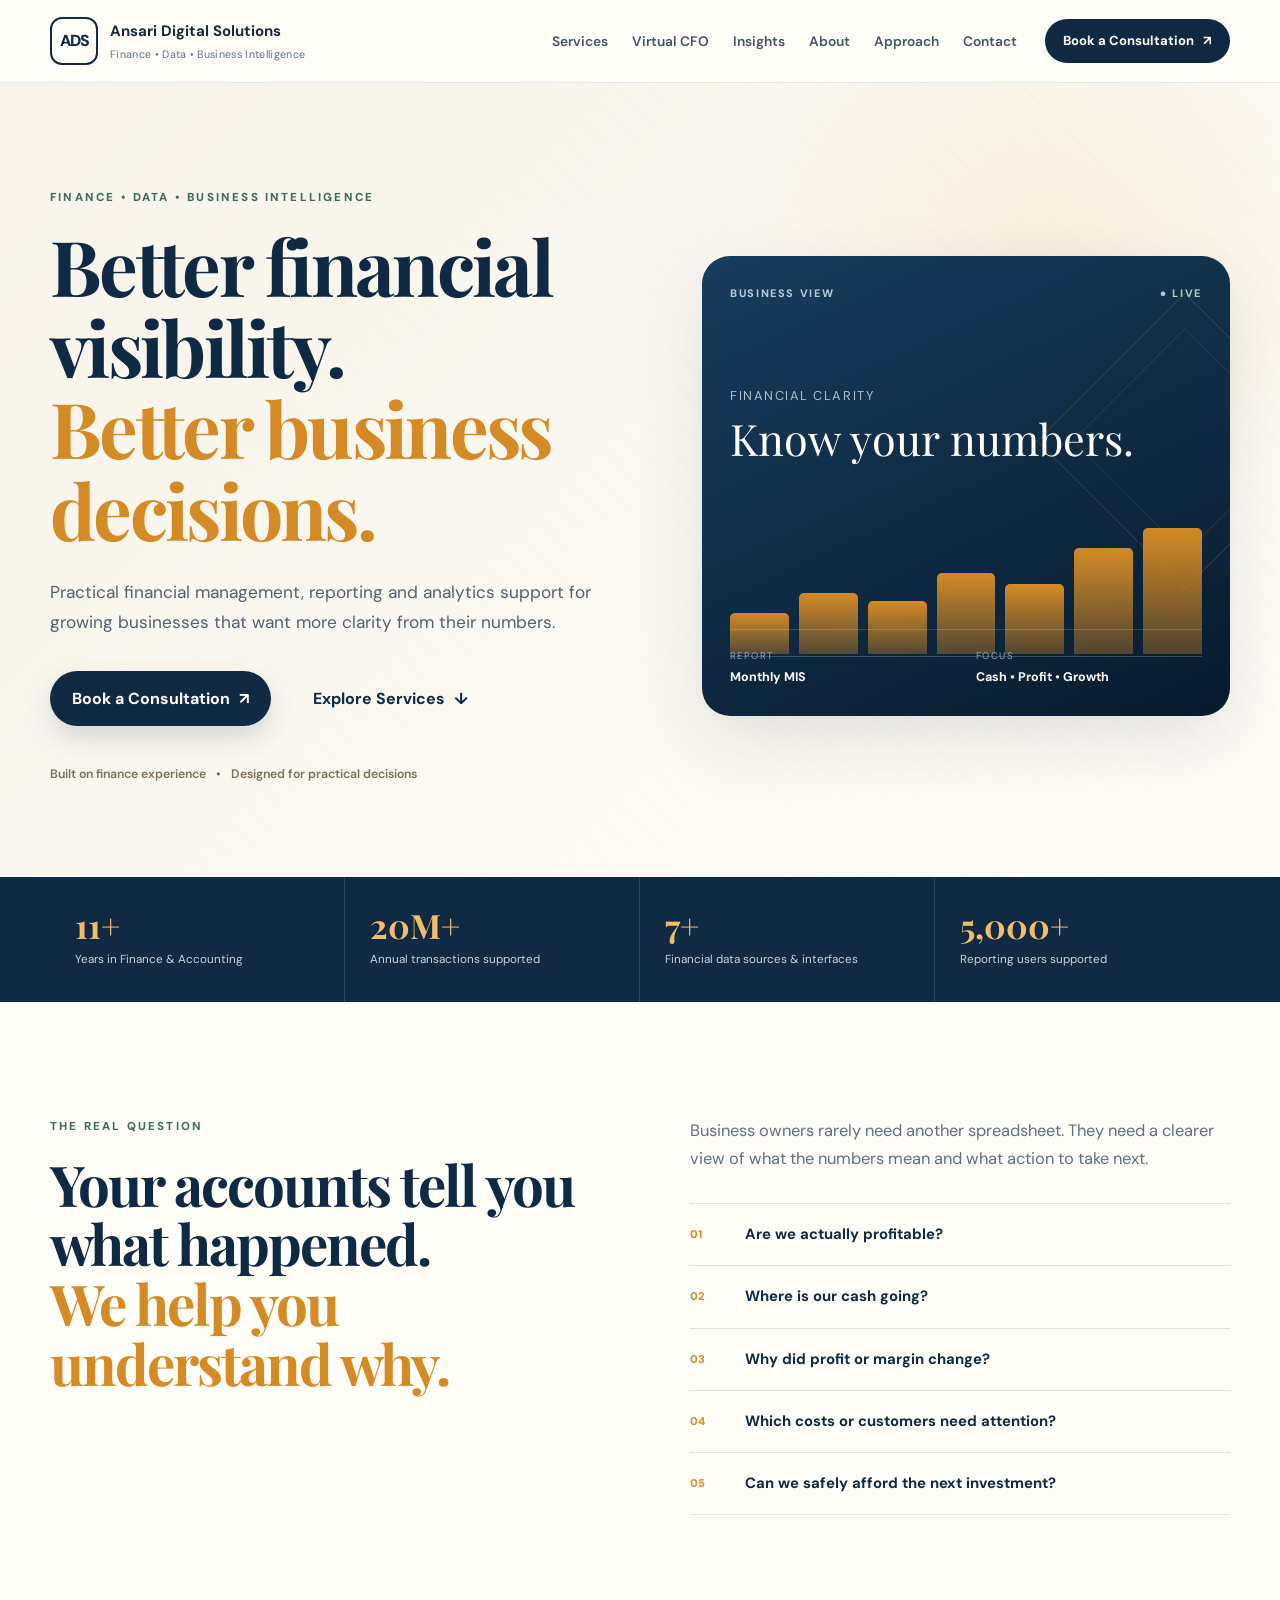
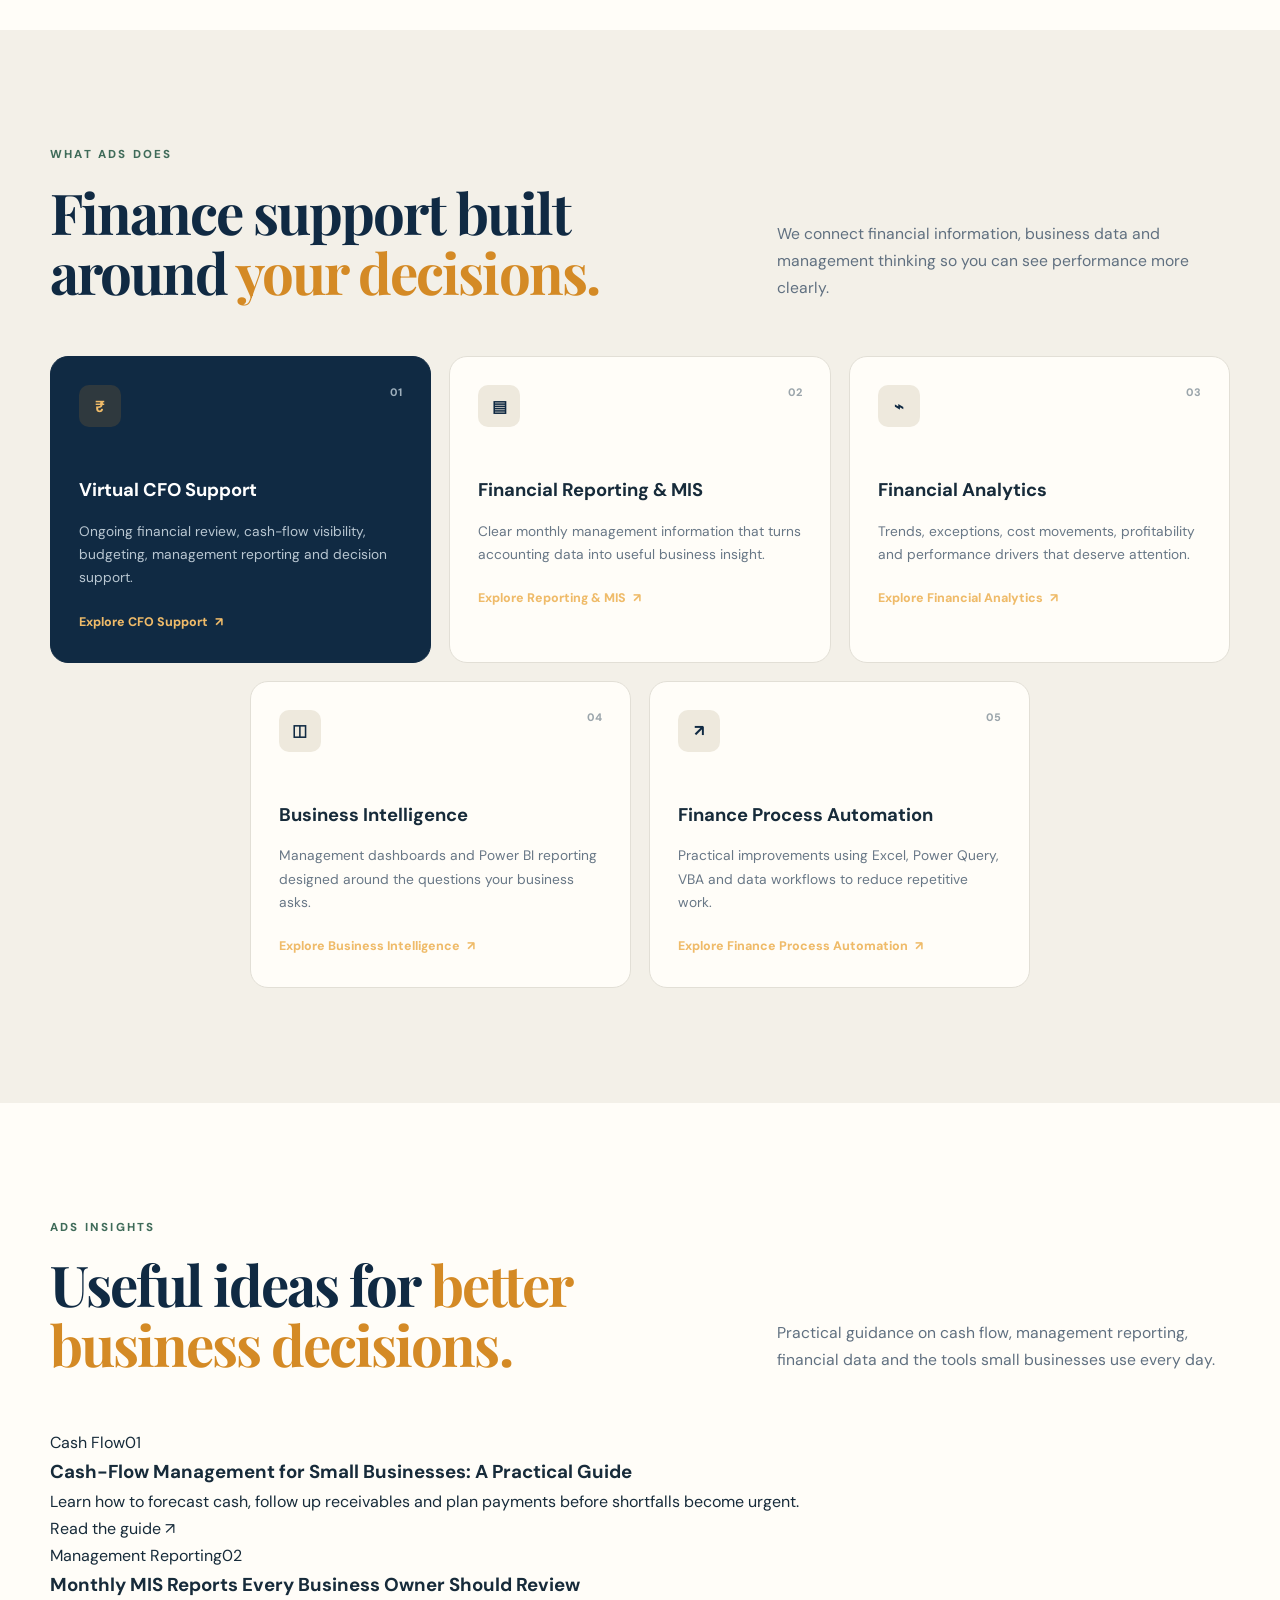
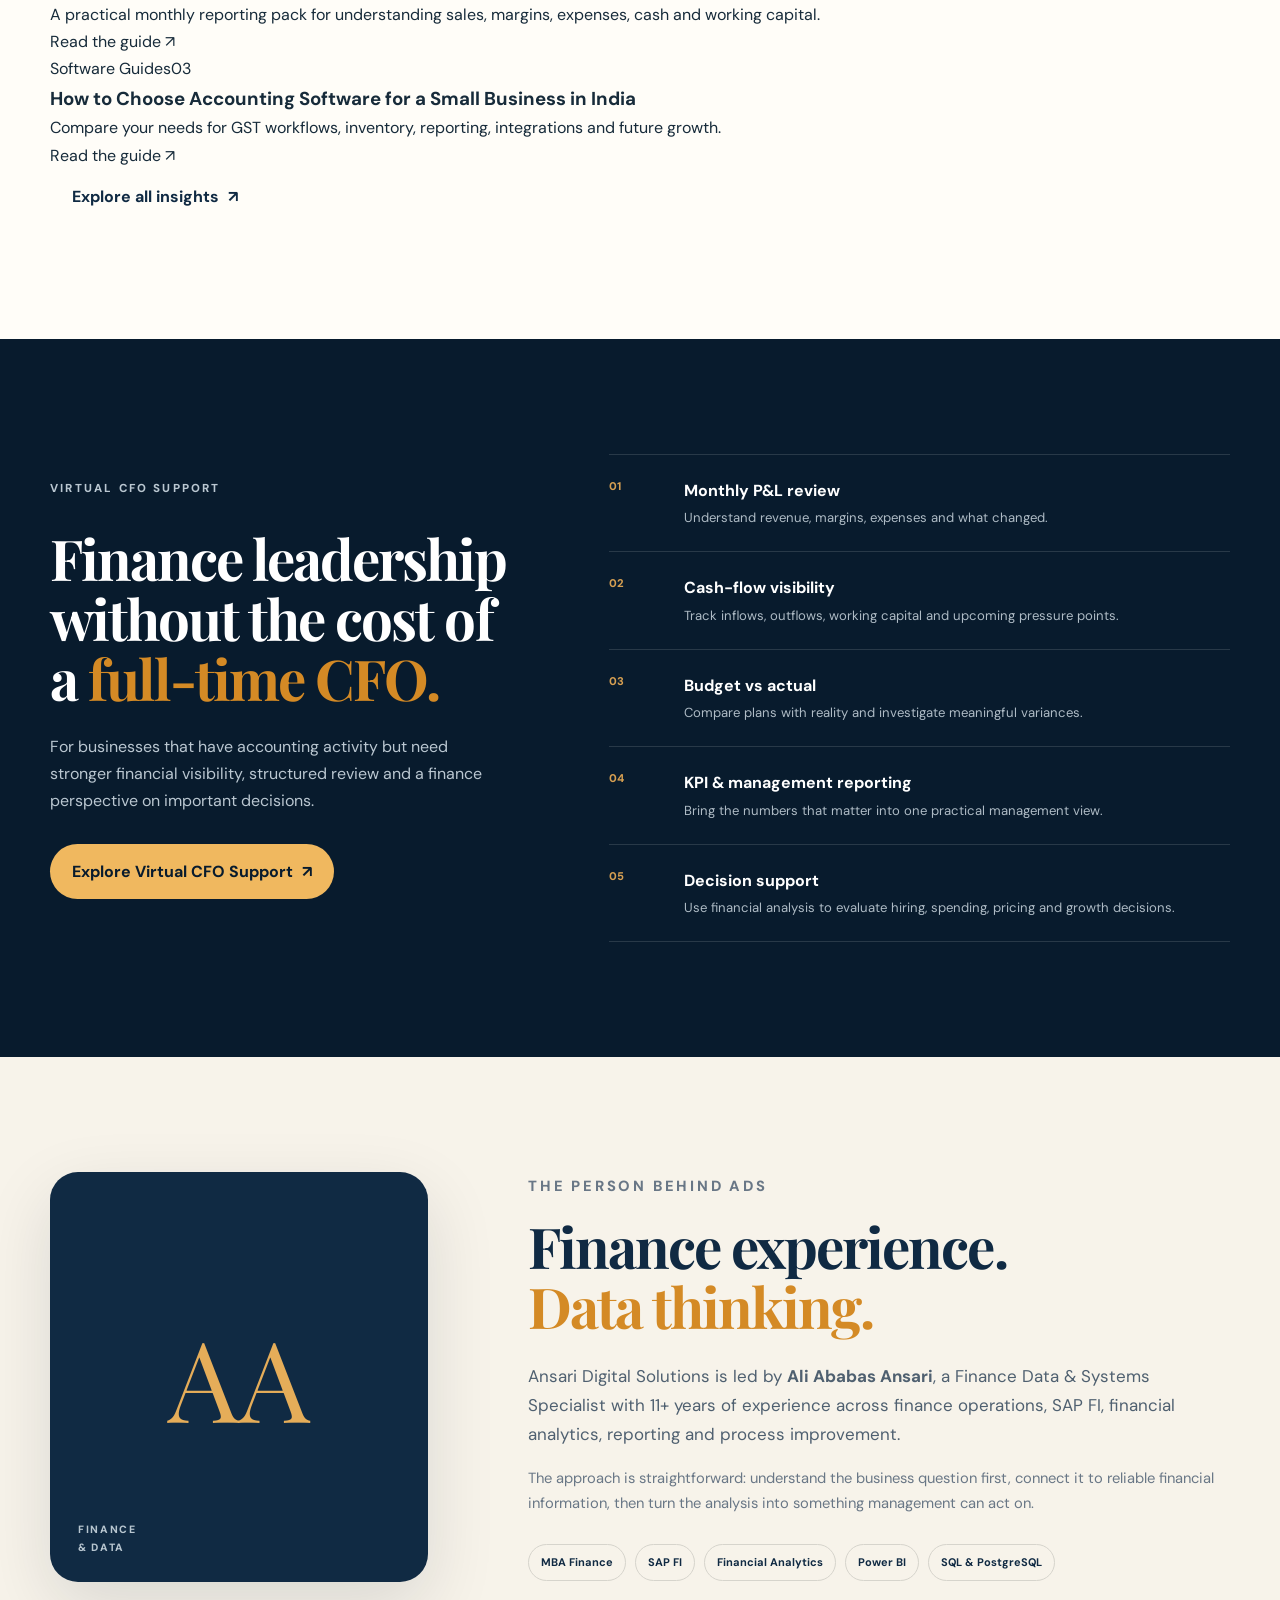
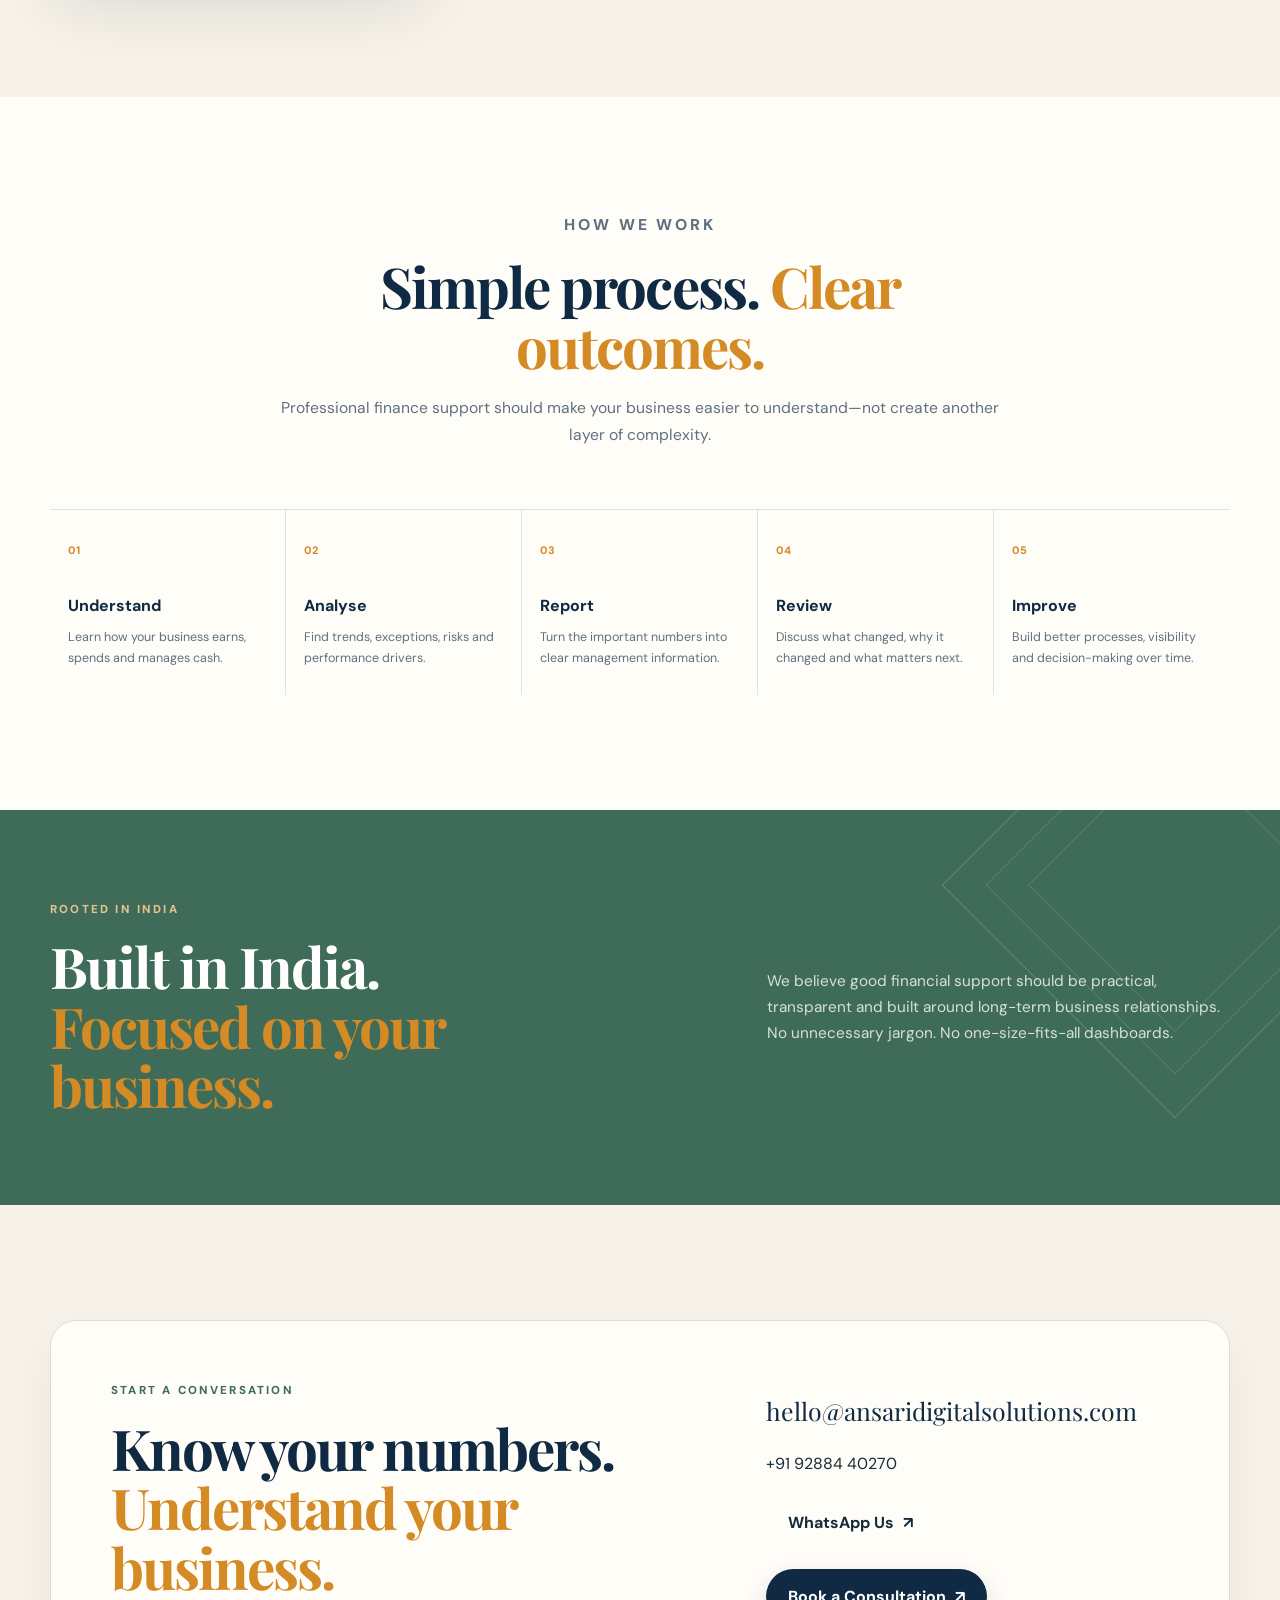
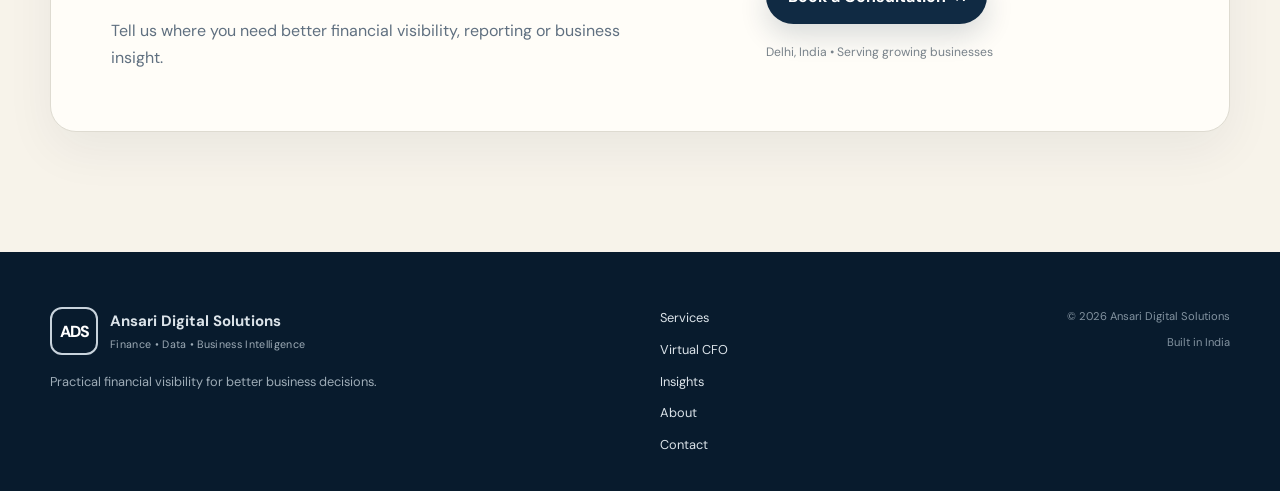
==== commit 5cef8393: "Add Insights navigation and homepage section" ====
--- a/index.html
+++ b/index.html
@@ -76,6 +76,7 @@
                 <ul class="nav-links">
                     <li><a href="#services">Services</a></li>
                     <li><a href="/services/virtual-cfo/">Virtual CFO</a></li>
+                    <li><a href="/insights/">Insights</a></li>
                     <li><a href="#about">About</a></li>
                     <li><a href="#approach">Approach</a></li>
                     <li><a href="#contact">Contact</a></li>
@@ -208,6 +209,21 @@
             </div>
         </section>
 
+        <section class="section insights-section" id="insights">
+            <div class="container">
+                <div class="section-heading">
+                    <div><p class="eyebrow">ADS INSIGHTS</p><h2>Useful ideas for <em>better business decisions.</em></h2></div>
+                    <p>Practical guidance on cash flow, management reporting, financial data and the tools small businesses use every day.</p>
+                </div>
+                <div class="insights-grid">
+                    <article class="insight-card"><div class="insight-card-meta"><span>Cash Flow</span><span>01</span></div><h3><a href="/insights/cash-flow-management-small-business/">Cash-Flow Management for Small Businesses: A Practical Guide</a></h3><p>Learn how to forecast cash, follow up receivables and plan payments before shortfalls become urgent.</p><a class="insight-read-link" href="/insights/cash-flow-management-small-business/">Read the guide <span>↗</span></a></article>
+                    <article class="insight-card"><div class="insight-card-meta"><span>Management Reporting</span><span>02</span></div><h3><a href="/insights/monthly-mis-reports-business-owners/">Monthly MIS Reports Every Business Owner Should Review</a></h3><p>A practical monthly reporting pack for understanding sales, margins, expenses, cash and working capital.</p><a class="insight-read-link" href="/insights/monthly-mis-reports-business-owners/">Read the guide <span>↗</span></a></article>
+                    <article class="insight-card"><div class="insight-card-meta"><span>Software Guides</span><span>03</span></div><h3><a href="/insights/choose-accounting-software-india/">How to Choose Accounting Software for a Small Business in India</a></h3><p>Compare your needs for GST workflows, inventory, reporting, integrations and future growth.</p><a class="insight-read-link" href="/insights/choose-accounting-software-india/">Read the guide <span>↗</span></a></article>
+                </div>
+                <div class="insights-more"><a class="button button-text" href="/insights/">Explore all insights <span>↗</span></a></div>
+            </div>
+        </section>
+
         <section class="section cfo-section" id="virtual-cfo">
             <div class="container cfo-grid">
                 <div class="cfo-intro">
@@ -306,6 +322,7 @@
             <div class="footer-links">
                 <a href="#services">Services</a>
                 <a href="/services/virtual-cfo/">Virtual CFO</a>
+                <a href="/insights/">Insights</a>
                 <a href="#about">About</a>
                 <a href="#contact">Contact</a>
             </div>
--- a/style.css
+++ b/style.css
@@ -436,3 +436,21 @@
     .service-feature-grid { grid-template-columns: 1fr; }
     .service-cta { padding: 34px 25px; }
 }
+
+
+/* Contextual service links */
+.service-related {
+    margin-top: 1.25rem;
+    color: var(--muted, #5d6570);
+    font-size: 0.95rem;
+}
+
+.service-related a {
+    color: inherit;
+    text-decoration: underline;
+    text-underline-offset: 3px;
+}
+
+.service-related a:hover {
+    color: var(--navy, #15263a);
+}
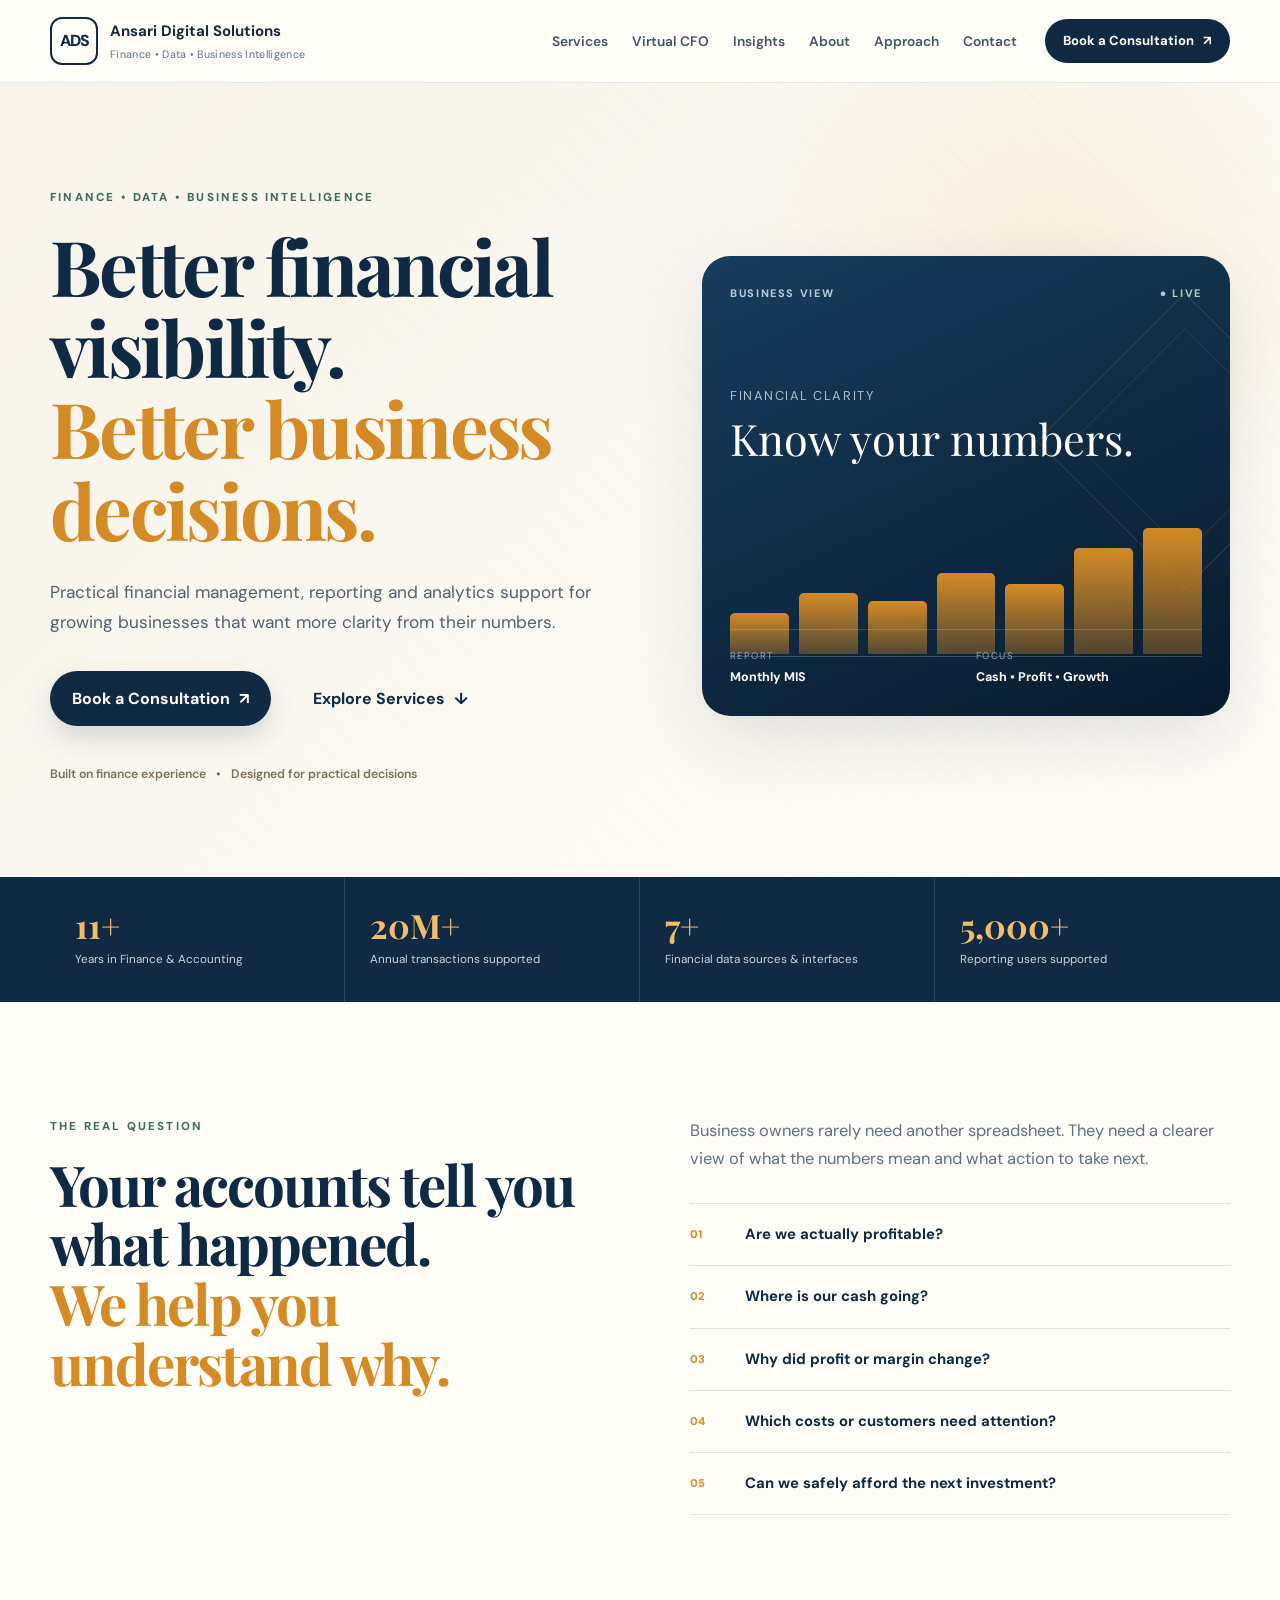
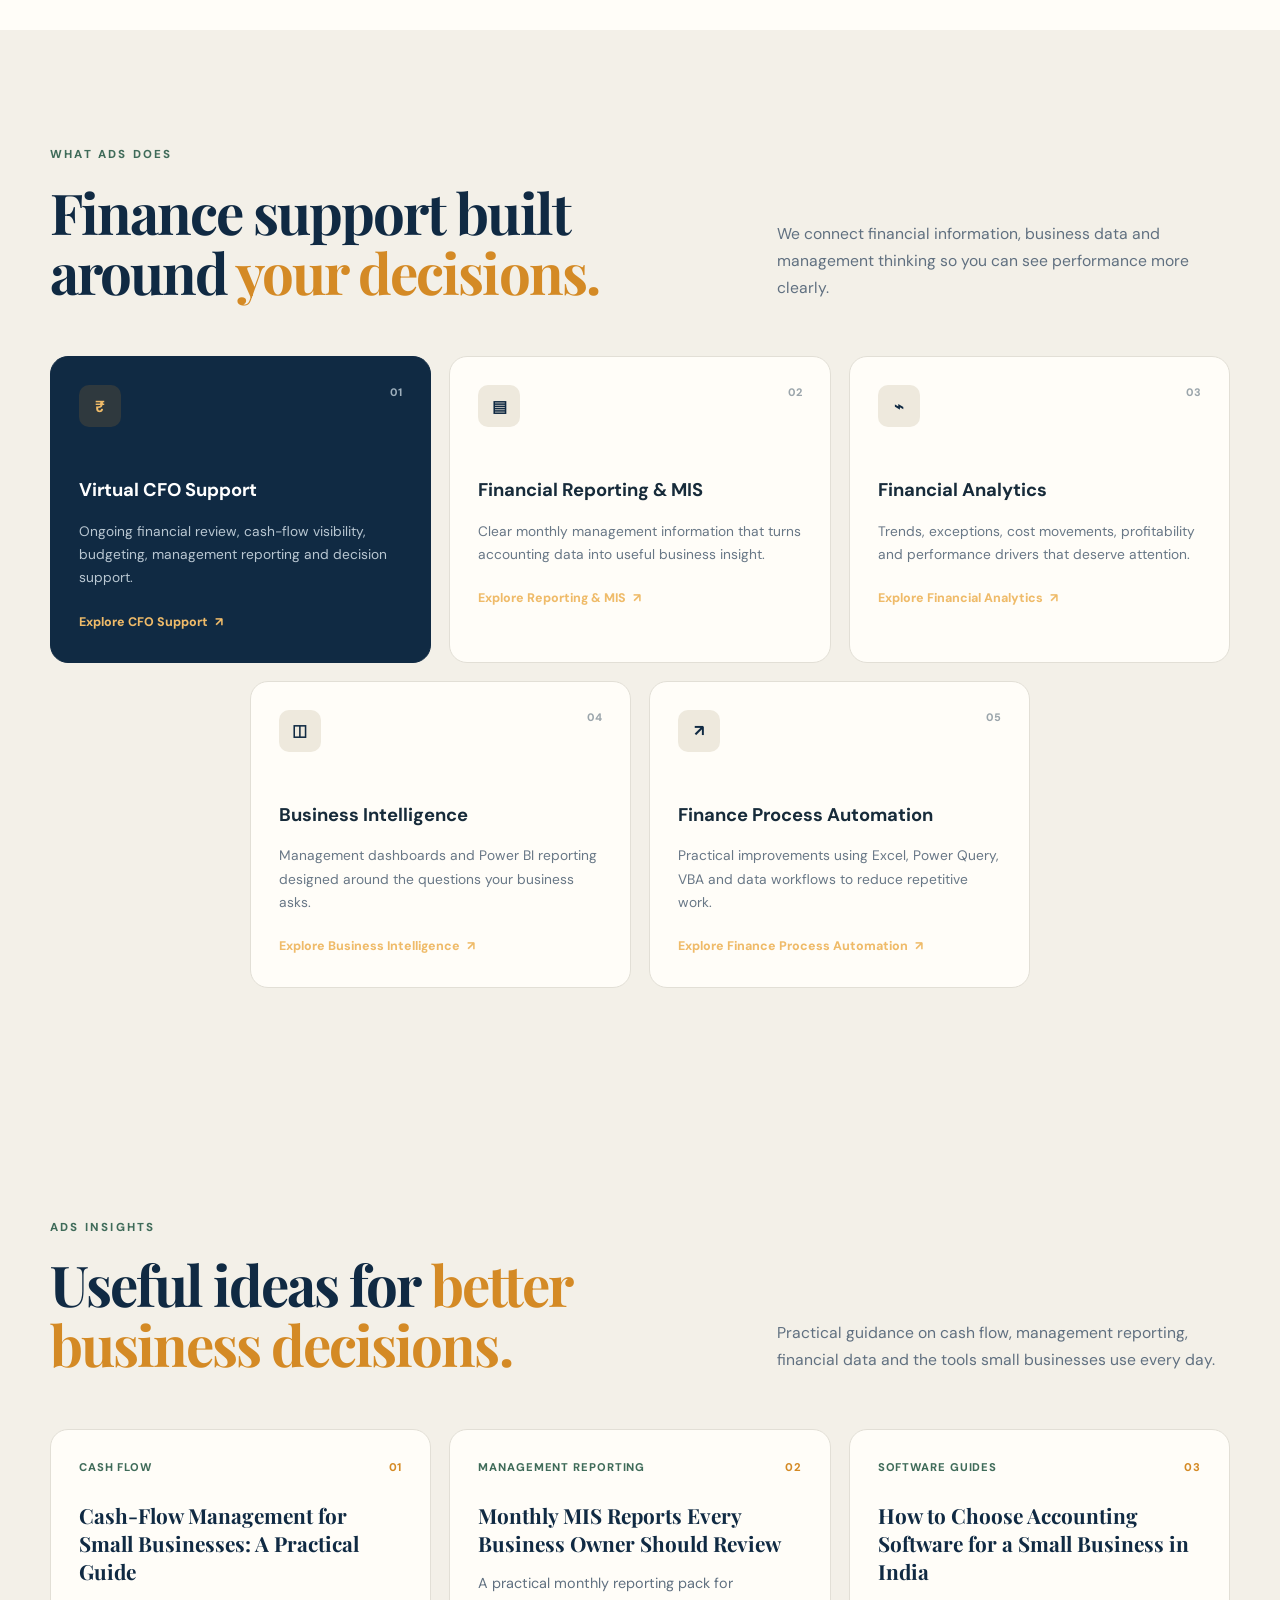
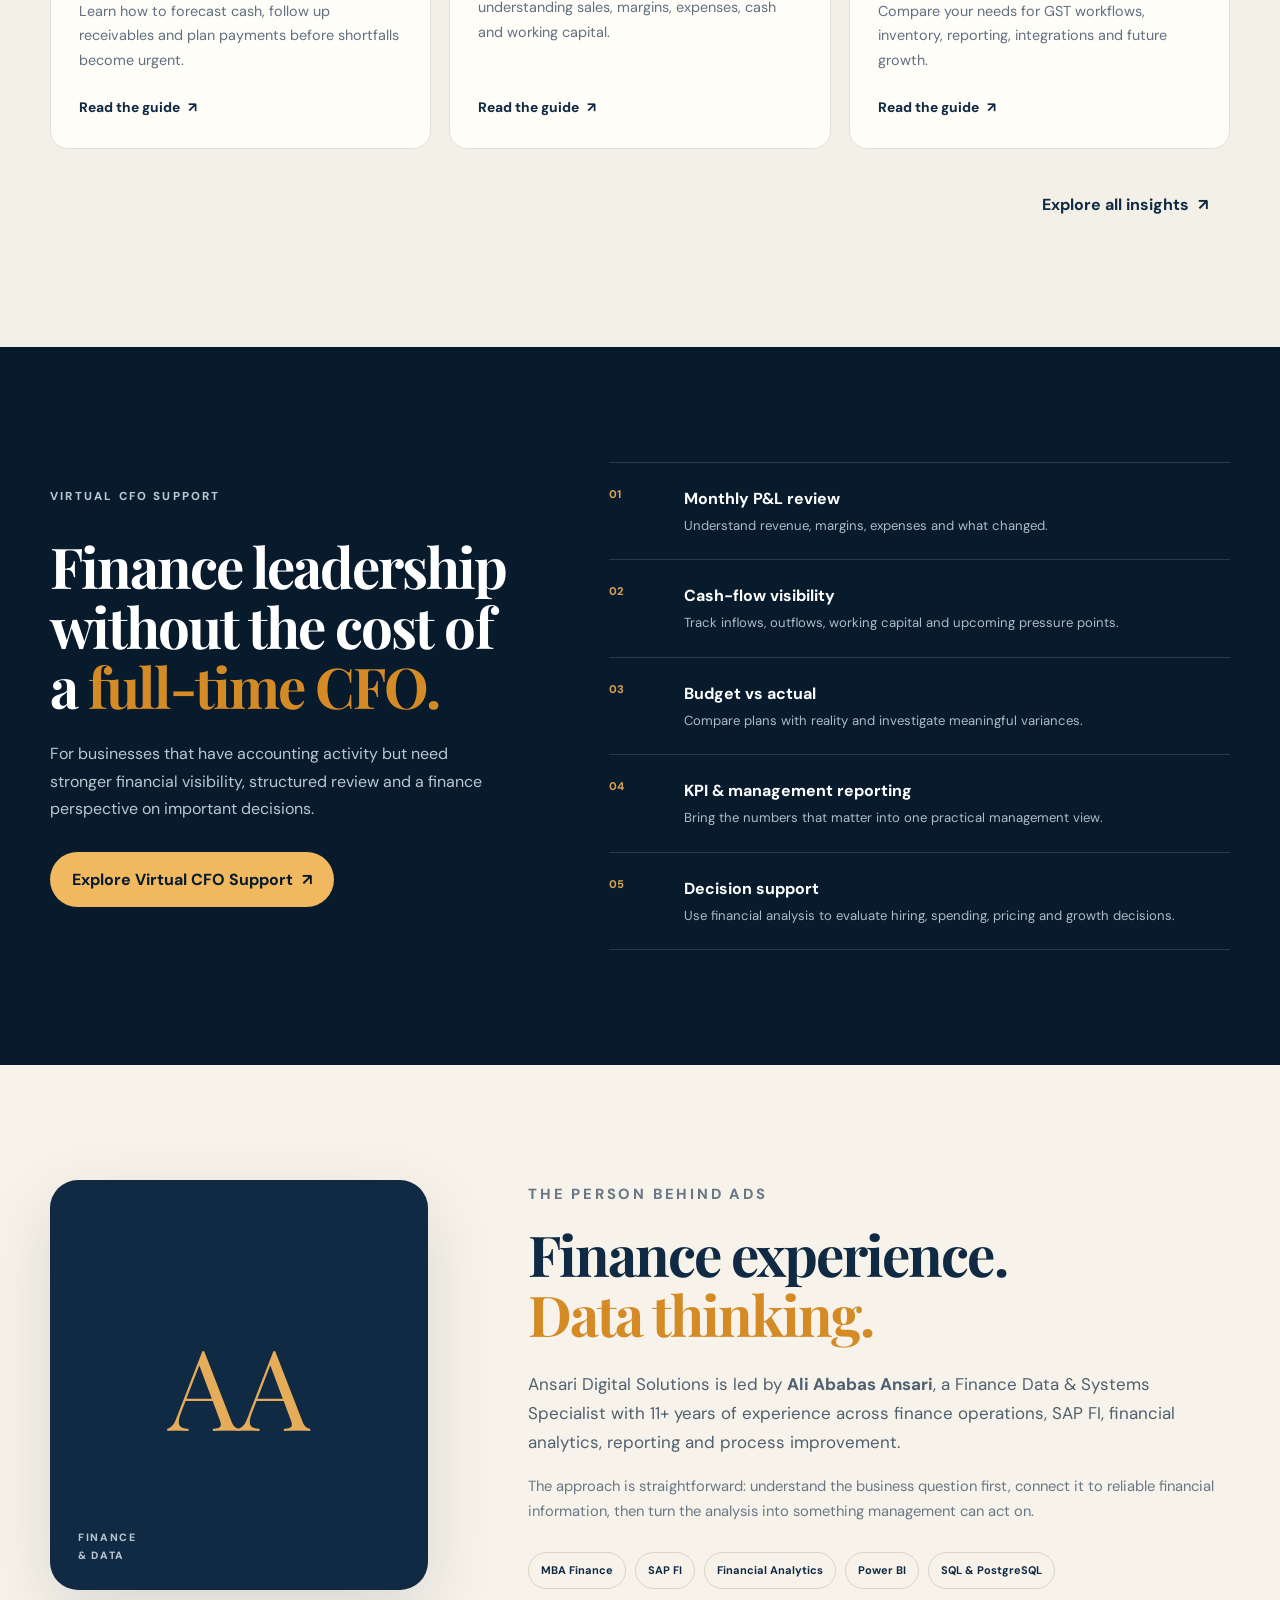
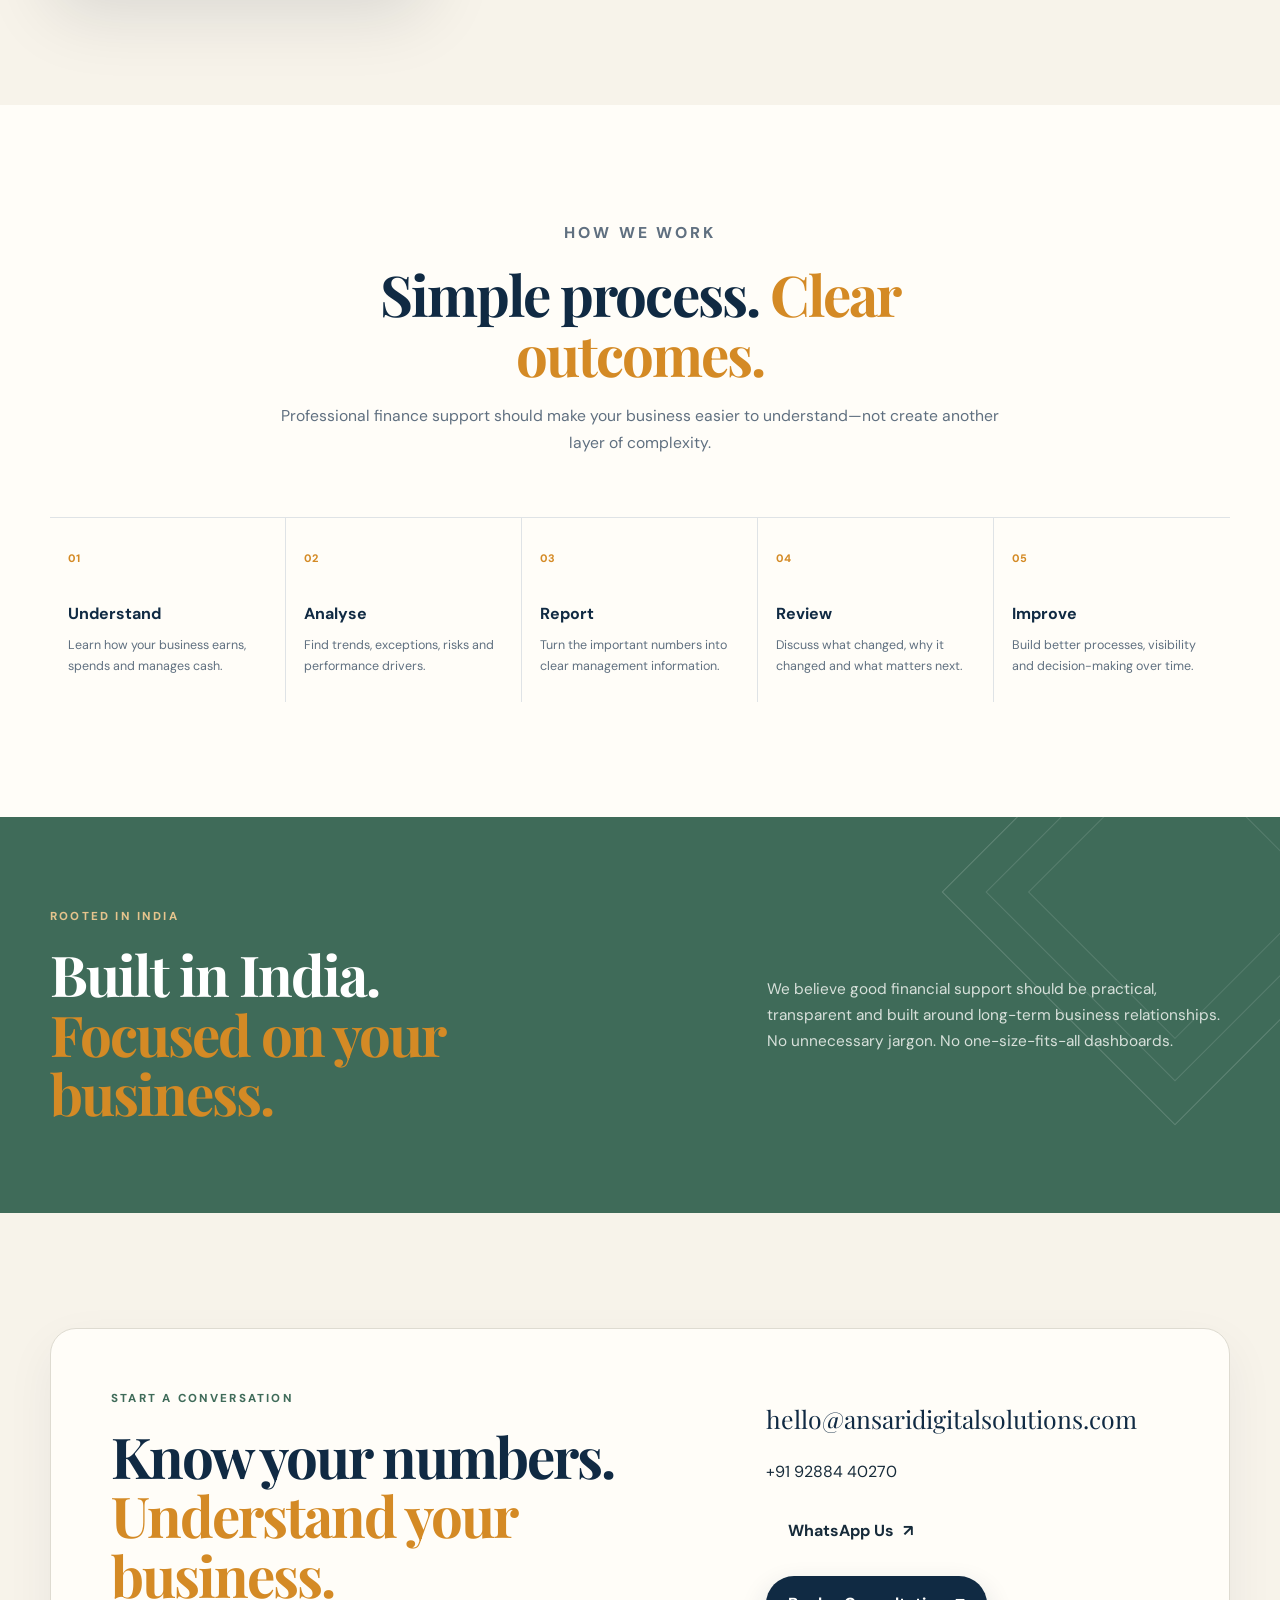
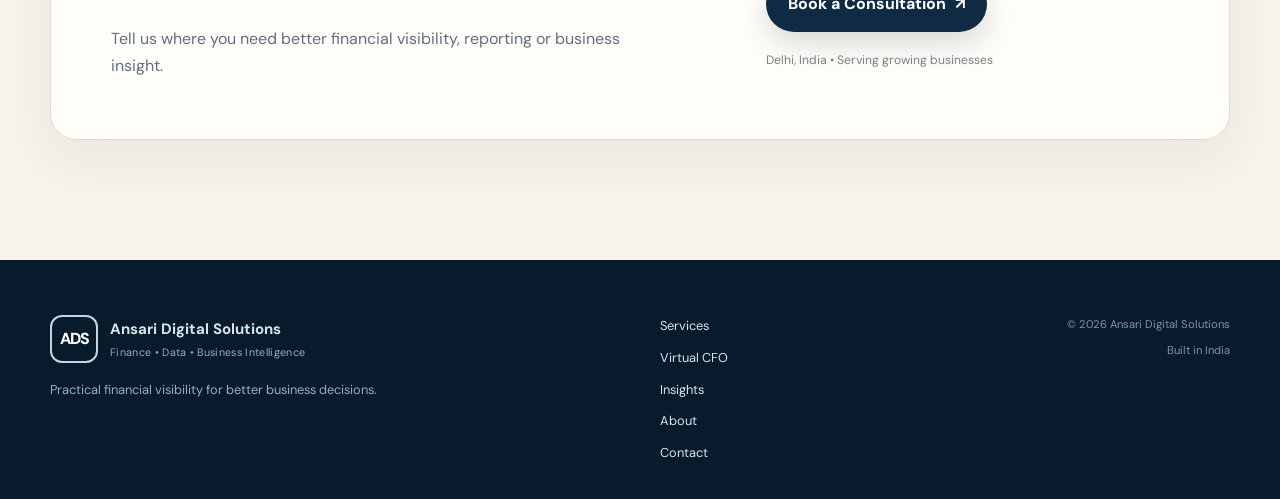
==== commit 6c020229: "Load Insights styles on homepage" ====
--- a/index.html
+++ b/index.html
@@ -27,6 +27,7 @@
     <link rel="preconnect" href="https://fonts.gstatic.com" crossorigin>
     <link href="https://fonts.googleapis.com/css2?family=DM+Sans:wght@400;500;600;700&family=Playfair+Display:wght@600;700&display=swap" rel="stylesheet">
     <link rel="stylesheet" href="style.css">
+    <link rel="stylesheet" href="/insights.css">
     <script type="application/ld+json">
     {
       "@context": "https://schema.org",
--- a/insights.css
+++ b/insights.css
@@ -0,0 +1,15 @@
+/* ADS Insights */
+.insights-section{background:#f3f0e8}.insights-grid{display:grid;grid-template-columns:repeat(3,minmax(0,1fr));gap:18px;margin-top:42px}
+.insight-card{display:flex;flex-direction:column;min-height:320px;padding:28px;border:1px solid #e2dfd6;border-radius:var(--radius,18px);background:var(--paper,#fffdf8);transition:transform .2s ease,box-shadow .2s ease}
+.insight-card:hover{transform:translateY(-3px);box-shadow:var(--shadow,0 24px 70px rgba(8,27,45,.12))}
+.insight-card-meta{display:flex;justify-content:space-between;gap:12px;margin-bottom:24px;color:var(--green,#3f6b59);font-size:.7rem;font-weight:800;letter-spacing:.08em;text-transform:uppercase}
+.insight-card-meta span:last-child{color:var(--saffron,#d48a25)}.insight-card h2,.insight-card h3{margin:0 0 14px;color:var(--navy,#102a43);font-family:"Playfair Display",Georgia,serif;font-size:1.3rem;line-height:1.35}
+.insight-card h2 a:hover,.insight-card h3 a:hover,.insight-read-link:hover{color:var(--green,#3f6b59)}.insight-card p{margin:0 0 22px;color:var(--muted,#607080);font-size:.9rem}.insight-read-link{display:inline-flex;gap:8px;margin-top:auto;color:var(--navy,#102a43);font-size:.86rem;font-weight:800}
+.insights-more{margin-top:28px;text-align:right}.insights-hero,.article-hero{padding:86px 0 66px;background:linear-gradient(135deg,var(--cream,#f7f3ea),var(--paper,#fffdf8))}
+.insights-hero h1,.article-hero h1{max-width:930px;color:var(--navy,#102a43);font-family:"Playfair Display",Georgia,serif;font-size:clamp(2.7rem,5.8vw,4.8rem);line-height:1.08;letter-spacing:-.035em}
+.insights-hero .hero-lead{max-width:780px}.article-hero .container,.insights-hero .container{max-width:1000px}.article-kicker{margin-bottom:16px;color:var(--green,#3f6b59);font-size:.75rem;font-weight:800;letter-spacing:.12em;text-transform:uppercase}
+.article-summary{max-width:820px;margin-top:22px;color:var(--muted,#607080);font-size:1.08rem}.article-meta{display:flex;flex-wrap:wrap;gap:10px 20px;margin-top:22px;color:var(--muted,#607080);font-size:.82rem}
+.article-layout{display:grid;grid-template-columns:minmax(0,760px) minmax(210px,1fr);gap:58px;align-items:start}.article-content{min-width:0;color:#334756;font-size:1.01rem}.article-content p{margin:0 0 21px}.article-content h2{margin:42px 0 15px;color:var(--navy,#102a43);font-family:"Playfair Display",Georgia,serif;font-size:clamp(1.65rem,3vw,2.15rem);line-height:1.25}.article-content h3{margin:26px 0 10px;color:var(--navy,#102a43);font-size:1.1rem}.article-content ul,.article-content ol{margin:0 0 24px 24px}.article-content li{margin-bottom:10px;padding-left:4px}.article-content a{color:var(--green,#3f6b59);text-decoration:underline;text-underline-offset:3px}
+.article-note{margin:26px 0;padding:21px 23px;border-left:4px solid var(--saffron,#d48a25);border-radius:0 12px 12px 0;background:var(--cream,#f7f3ea)}.article-aside{position:sticky;top:110px;padding:24px;border:1px solid var(--line,#dfe3e6);border-radius:var(--radius,18px);background:#fff}.article-aside h2{margin:0 0 12px;color:var(--navy,#102a43);font-size:1rem}.article-aside a{display:block;padding:10px 0;border-top:1px solid var(--line,#dfe3e6);color:var(--muted,#607080);font-size:.87rem}.article-cta{margin-top:40px;padding:28px;border-radius:var(--radius,18px);background:var(--navy,#102a43);color:#fff}.article-cta h2{margin:0 0 12px;color:#fff;font-size:1.5rem}.article-cta p{color:#d5e0e8}.article-cta .button-text{color:#fff}.article-related{margin-top:54px;padding-top:32px;border-top:1px solid var(--line,#dfe3e6)}.article-related h2{margin-bottom:14px;color:var(--navy,#102a43);font-family:"Playfair Display",Georgia,serif;font-size:1.8rem}
+@media(max-width:1000px){.insights-grid{grid-template-columns:repeat(2,minmax(0,1fr))}.article-layout{grid-template-columns:1fr;gap:30px}.article-aside{position:static;order:-1}}
+@media(max-width:650px){.insights-grid{grid-template-columns:1fr}.insight-card{min-height:0}.insights-hero,.article-hero{padding:62px 0 48px}.article-hero h1,.insights-hero h1{font-size:clamp(2.25rem,10vw,3.3rem)}.article-content{font-size:.97rem}.article-cta{padding:23px}}
